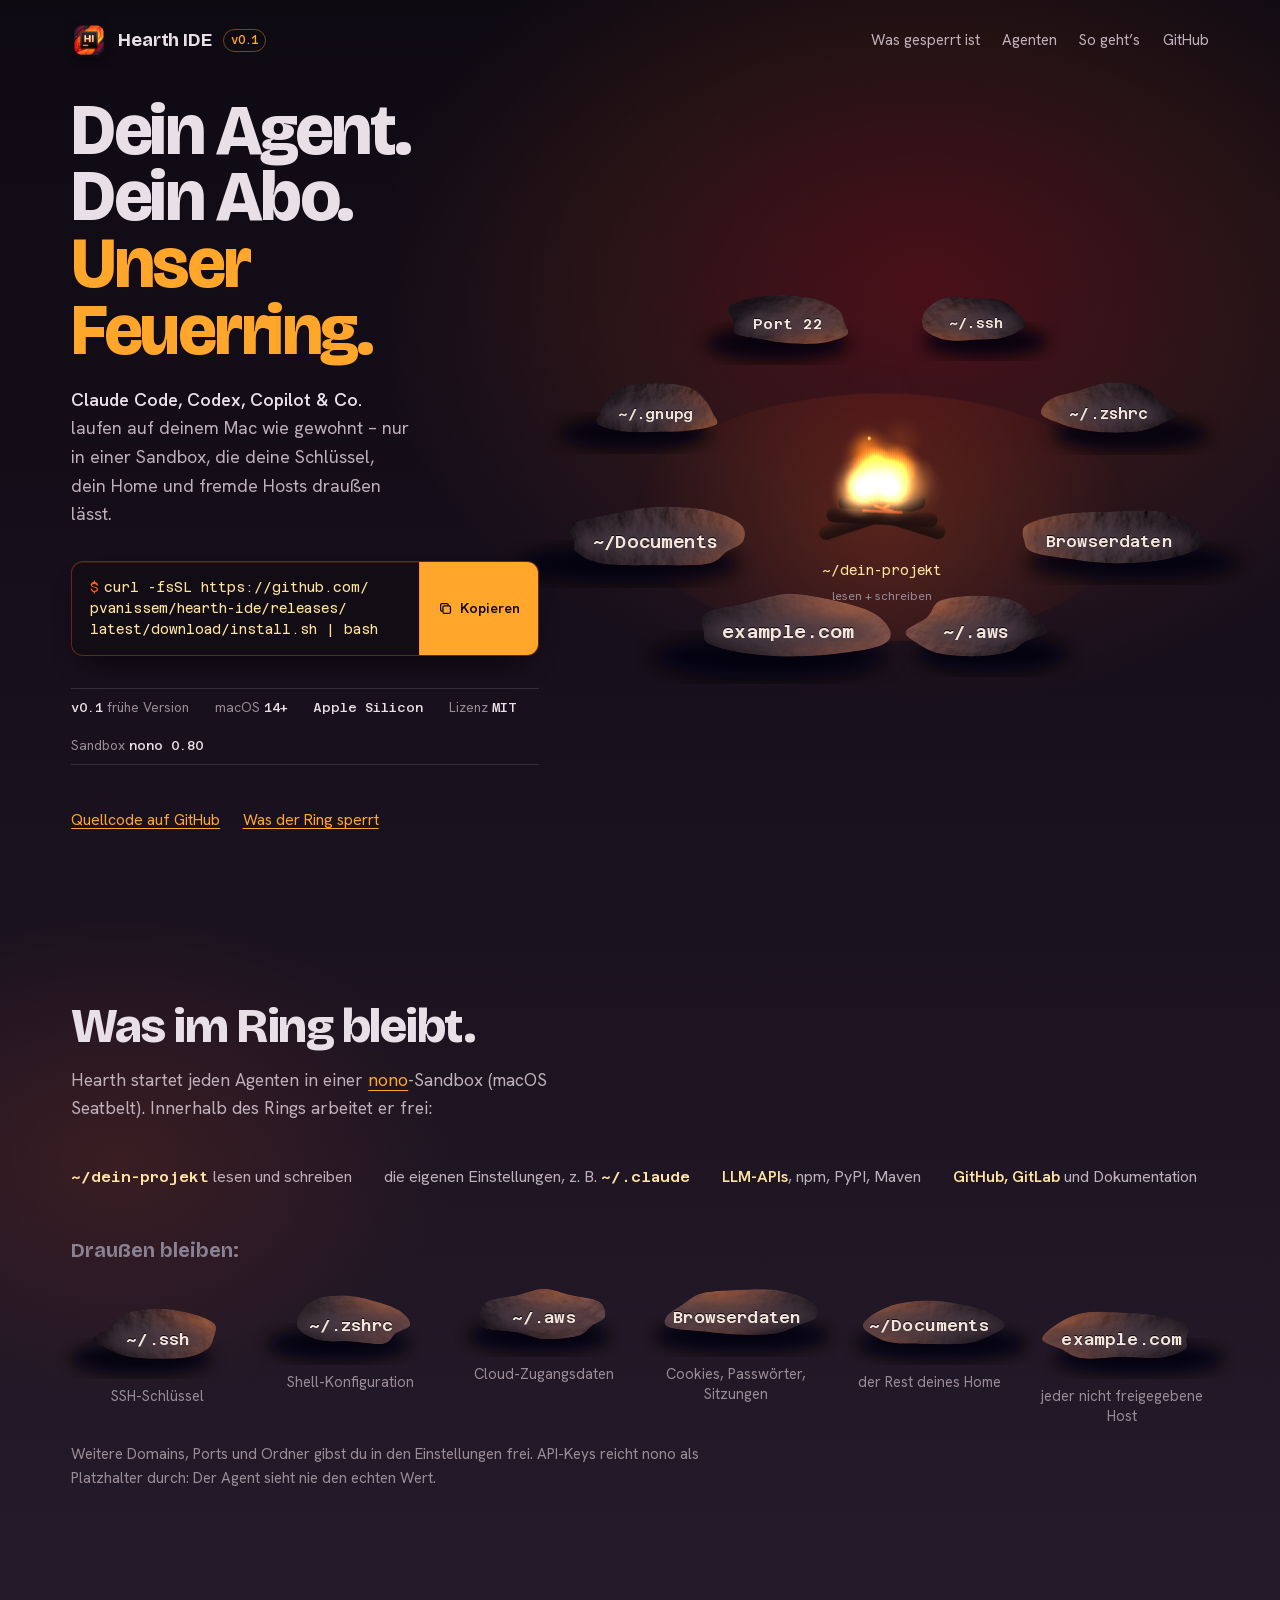
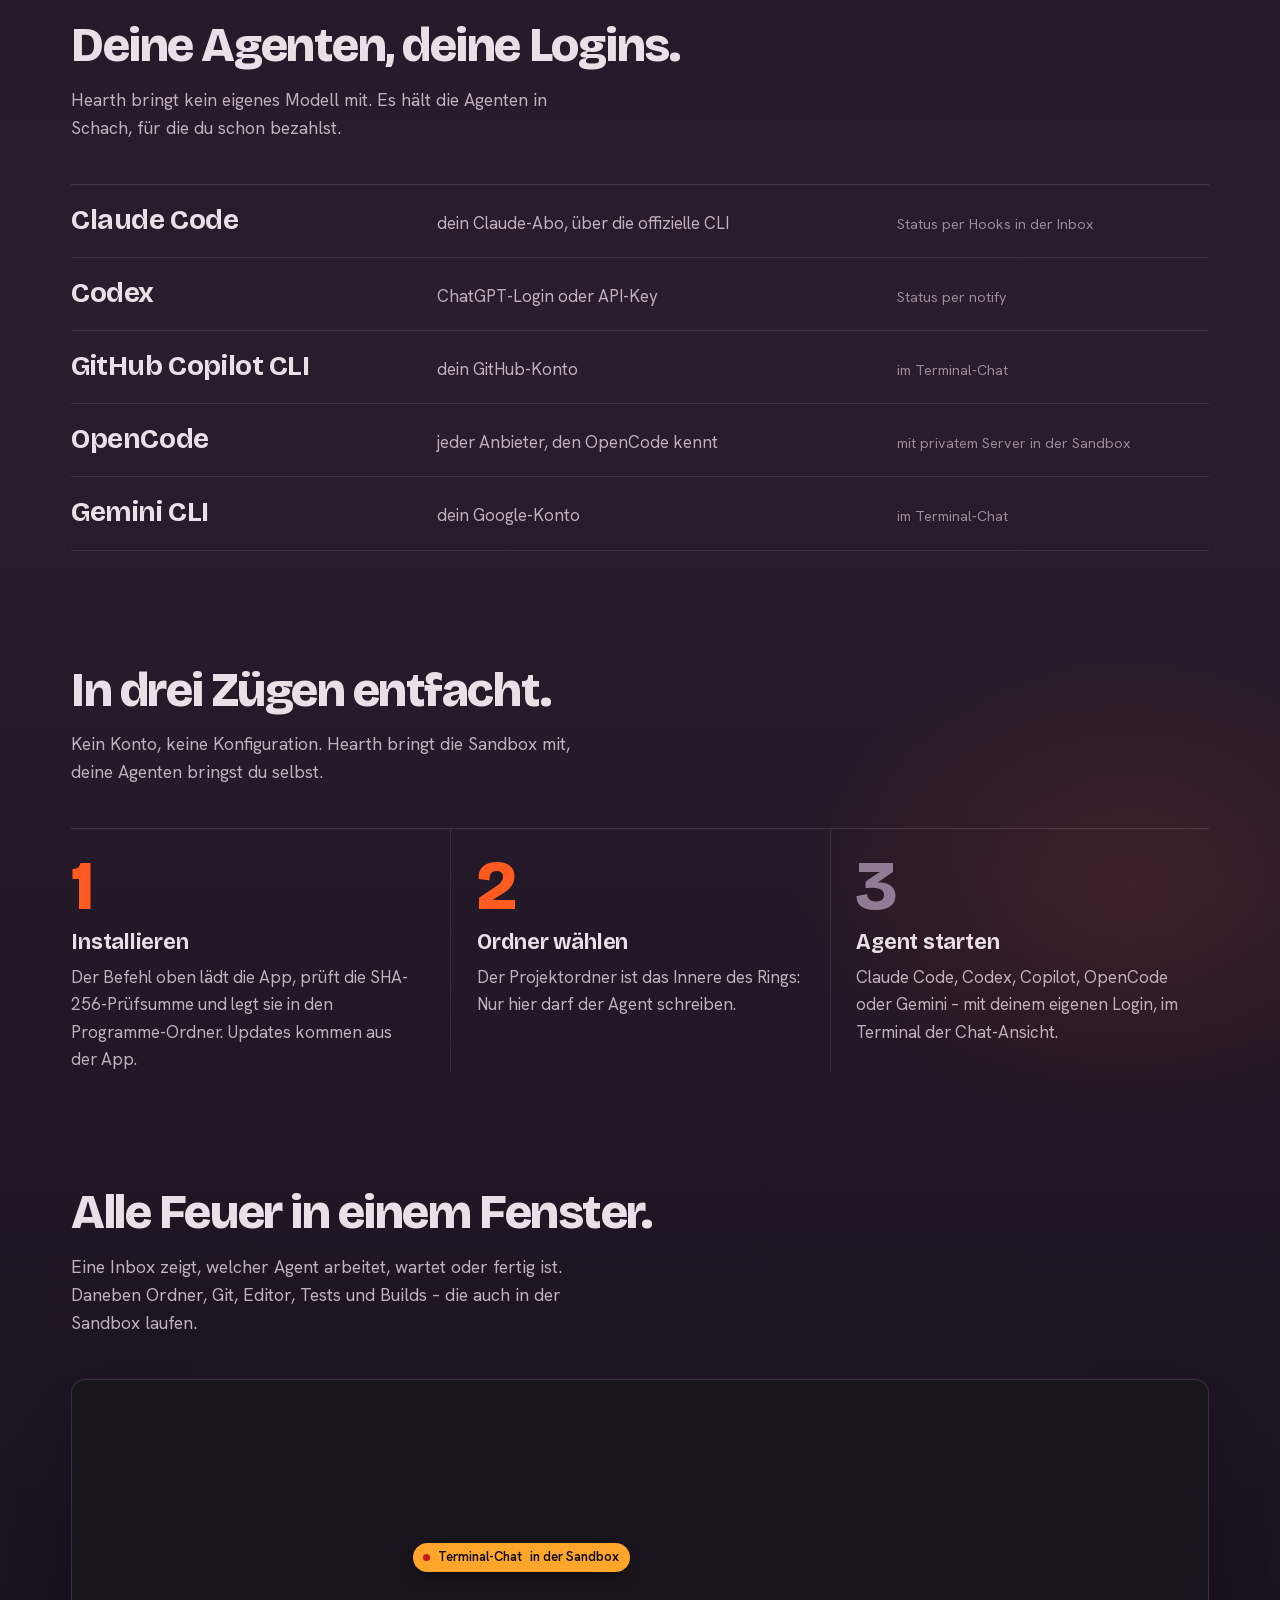
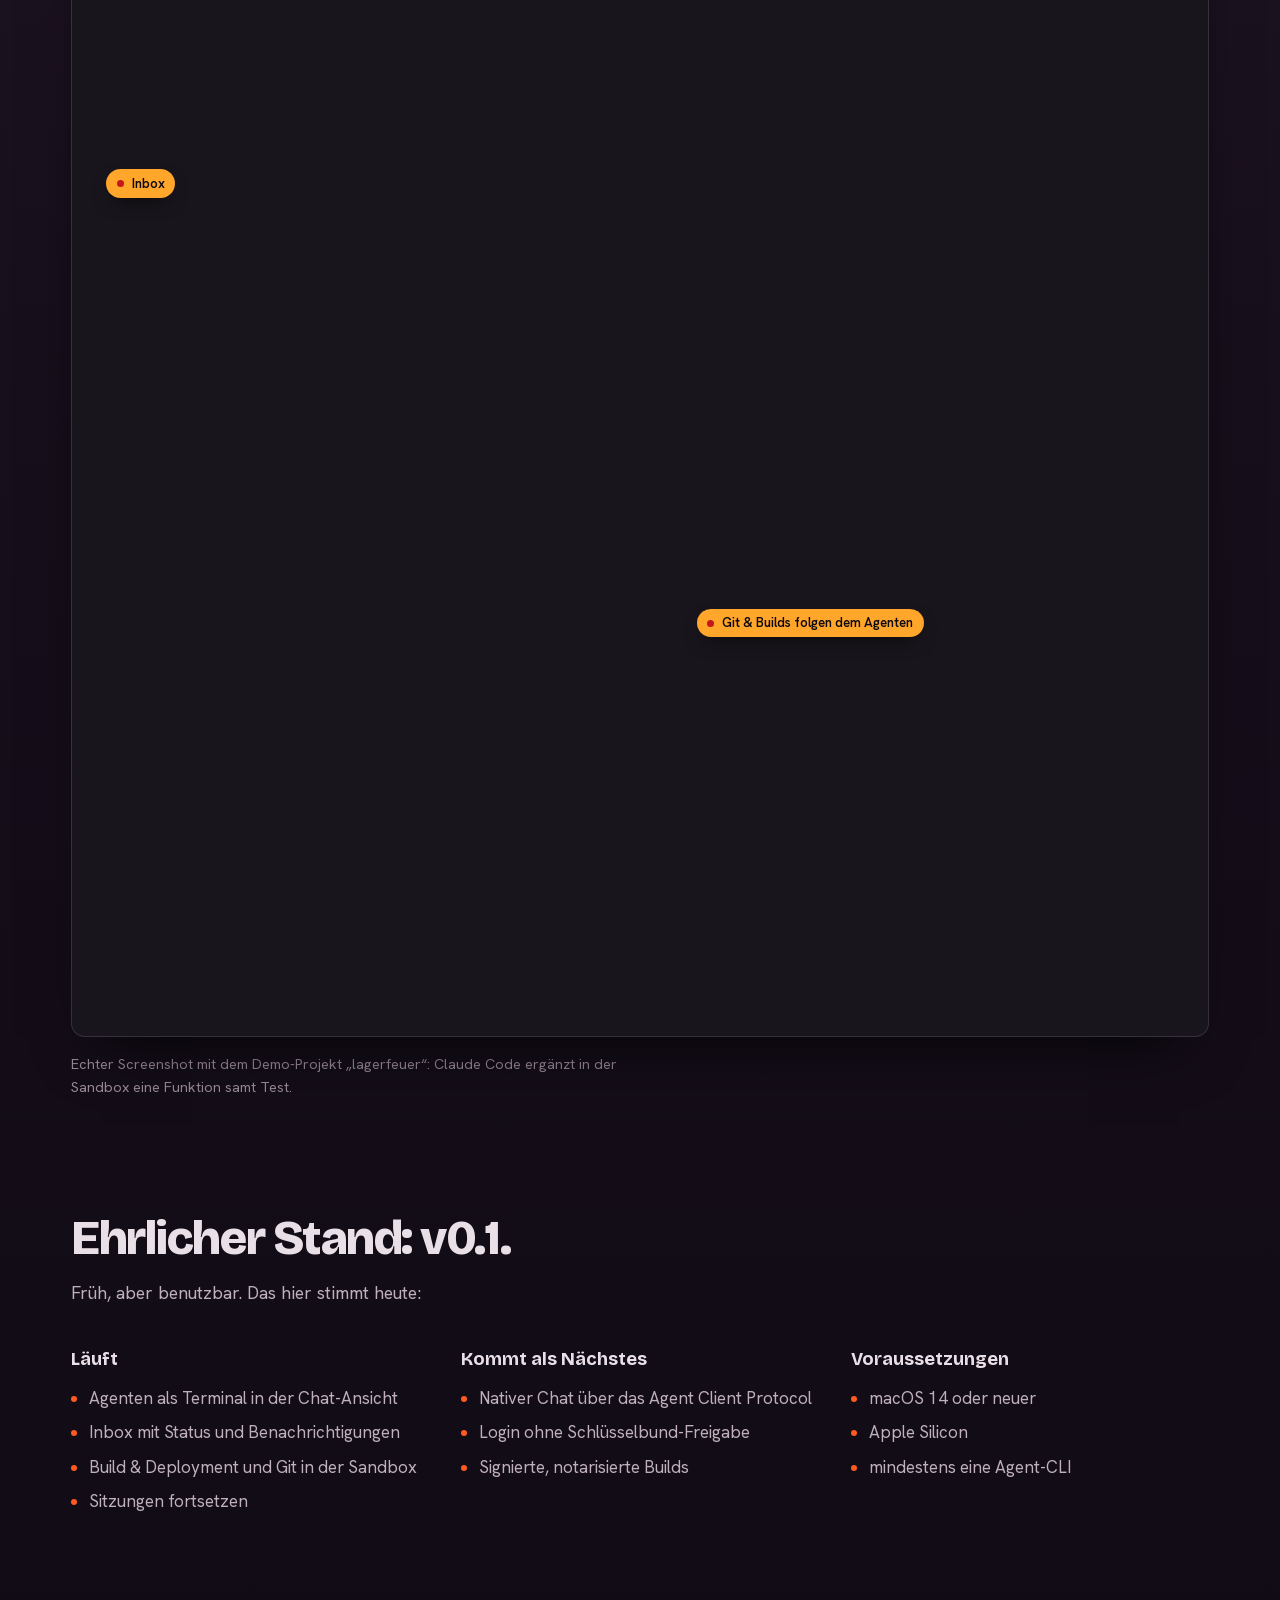
==== site/index.html @ e0c61519 "Landing page: DESIGN.md for the Feuerring world; real stone label weight, fact border without stray " ====
<!doctype html>
<html lang="de">
<head>
<meta charset="utf-8">
<meta name="viewport" content="width=device-width, initial-scale=1">
<title>Hearth IDE – Dein Agent. Dein Abo. Unser Feuerring.</title>
<meta name="description" content="Hearth IDE ist eine native macOS-App, die Claude Code, Codex, GitHub Copilot CLI, OpenCode und Gemini CLI in einer nono-Sandbox laufen lässt – mit einer Inbox für alle Sitzungen.">
<meta property="og:title" content="Hearth IDE">
<meta property="og:description" content="Dein Agent. Dein Abo. Unser Feuerring. Jede Agent-CLI in einer Sandbox auf deinem Mac.">
<meta property="og:image" content="https://pvanissem.github.io/hearth-ide/assets/hearth-app.webp">
<meta name="theme-color" content="#0e0a12">
<link rel="icon" type="image/png" href="assets/favicon.png">
<link rel="apple-touch-icon" href="assets/apple-touch-icon.png">
<link rel="preload" href="assets/fonts/bricolage-grotesque-latin.woff2" as="font" type="font/woff2" crossorigin>
<link rel="stylesheet" href="assets/fonts.css">
<style>
:root {
  --night: #0e0a12;
  --night-2: #170f1c;
  --plum: #2a1e2e;
  --crimson: #c4161c;
  --ember: #ff5a1f;
  --flame: #ffa62b;
  --core: #ffe3a1;
  --ash: #e9dfe6;
  --ash-2: #bfb0bb;
  --ash-3: #9a8b97;
  --cold: #8a8194;
  --flicker: 1;
  --display: "Bricolage Grotesque", "Avenir Next", sans-serif;
  --body: "Hanken Grotesk", "Avenir Next", sans-serif;
  --mono: "Azeret Mono", ui-monospace, "SF Mono", monospace;
  --gutter: clamp(1rem, 4vw, 3.5rem);
  --ease: cubic-bezier(.16, 1, .3, 1);
}
* { box-sizing: border-box; }
html { background: var(--night); color: var(--ash); scrollbar-color: #3b3140 var(--night); overflow-x: clip; }
body {
  margin: 0;
  font: 400 1.0625rem/1.6 var(--body);
  background: linear-gradient(var(--night), var(--night-2) 40rem, var(--plum) 120rem, var(--night-2) 220rem, var(--night));
  -webkit-font-smoothing: antialiased;
  text-rendering: optimizeLegibility;
  overflow-x: clip;
}
::selection { background: var(--ember); color: var(--night); }
:focus-visible { outline: 2px solid var(--flame); outline-offset: 3px; border-radius: 4px; }
a { color: var(--flame); text-decoration-thickness: 1px; text-underline-offset: .2em; }
a:hover { color: var(--core); }
code, kbd, .mono { font-family: var(--mono); font-variant-ligatures: none; }
code { font-size: .92em; }
img { max-width: 100%; display: block; }
.sr-only { position: absolute; width: 1px; height: 1px; overflow: hidden; clip: rect(0 0 0 0); white-space: nowrap; }
.wrap { position: relative; width: min(1240px, 100%); margin: 0 auto; padding: 0 var(--gutter); }

/* firelight: the only light source; its glow flickers with the fire (--flicker is set by the canvas loop) */
.firelight { position: absolute; pointer-events: none; z-index: 0; border-radius: 50%;
  background: radial-gradient(closest-side, rgba(196, 22, 28, .32), rgba(255, 90, 31, .1) 55%, transparent);
  opacity: calc(.75 + .25 * var(--flicker)); }
.firelight.hero-light { width: 70rem; height: 52rem; right: -14rem; top: -8rem; }
.ember-light { position: absolute; pointer-events: none; z-index: 0; width: 42rem; height: 30rem; border-radius: 50%;
  background: radial-gradient(closest-side, rgba(255, 90, 31, .12), transparent);
  animation: smoulder 5.5s ease-in-out infinite alternate; }
@keyframes smoulder { 0% { opacity: .55; } 40% { opacity: .9; } 55% { opacity: .7; } 100% { opacity: 1; } }

/* ---------- Top ---------- */
.top { position: relative; z-index: 2; display: flex; align-items: center; justify-content: space-between; padding-top: 1.4rem; }
.mark { display: flex; align-items: center; gap: .7rem; color: var(--ash); text-decoration: none; font: 700 1.15rem/1 var(--display); letter-spacing: -.01em; }
.mark img { width: 36px; height: 36px; border-radius: 9px; box-shadow: 0 4px 10px -4px rgba(0, 0, 0, .8); }
.version { font: 500 .72rem/1 var(--mono); color: var(--flame); border: 1px solid rgba(255, 166, 43, .4); padding: .3rem .45rem; border-radius: 999px; }
.top nav { display: flex; gap: 1.4rem; font-size: .95rem; }
.top nav a { color: var(--ash-2); text-decoration: none; }
.top nav a:hover { color: var(--ash); }

/* ---------- Hero ---------- */
.hero { position: relative; z-index: 1; display: grid; grid-template-columns: minmax(0, 5fr) minmax(0, 7fr); align-items: center; gap: 1rem; min-height: min(92vh, 860px); padding-block: 1.5rem 2.5rem; }
.pitch { position: relative; z-index: 2; }
h1 { font: 800 clamp(2.7rem, 5.6vw, 5.4rem)/.93 var(--display); font-variation-settings: "opsz" 96; letter-spacing: -.035em; margin: 0 0 1.4rem; text-wrap: balance; }
h1 .lit { color: var(--flame); }
.lede { font-size: clamp(1.05rem, 1.4vw, 1.2rem); color: var(--ash-2); max-width: 34ch; margin: 0 0 2rem; }
.lede strong { color: var(--ash); font-weight: 600; }

.install { position: relative; display: flex; align-items: stretch; max-width: 36rem; border-radius: 12px; background: #120c15; border: 1px solid rgba(255, 90, 31, .35); box-shadow: 0 16px 30px -16px rgba(0, 0, 0, .9), inset 0 1px 0 rgba(255, 166, 43, .12); }
.install code { flex: 1; min-width: 0; white-space: normal; overflow-wrap: break-word; padding: .95rem 1.1rem; color: var(--core); font-size: .84rem; line-height: 1.55; }
.install code .prompt { color: var(--ember); user-select: none; margin-right: .6ch; }
.copy { flex: none; display: inline-flex; align-items: center; gap: .45rem; cursor: pointer; border: 0; border-left: 1px solid rgba(255, 90, 31, .3); border-radius: 0 11px 11px 0; padding: 0 1.1rem; font: 600 .9rem var(--body); color: var(--night); background: var(--flame); transition: background .25s var(--ease); }
.copy:hover { background: var(--core); }
.copy svg { width: 1.05em; height: 1.05em; }
.copy[data-state="done"] { background: #ffd27a; }
.copy-status { position: absolute; left: 0; top: calc(100% + .55rem); font-size: .85rem; color: var(--ash-3); }
.pitch-links { display: flex; flex-wrap: wrap; gap: 1.4rem; margin-top: 2.6rem; font-size: .98rem; }

.facts { display: flex; flex-wrap: wrap; column-gap: 1.6rem; margin: 2rem 0 0; padding: 0; list-style: none; border-top: 1px solid rgba(233, 223, 230, .14); border-bottom: 1px solid rgba(233, 223, 230, .14); max-width: 36rem; }
.facts li { font: 400 .86rem/1 var(--body); color: var(--ash-3); padding: .75rem 0; white-space: nowrap; }
.facts b { font: 500 .8rem/1 var(--mono); font-variant-ligatures: none; color: var(--ash); }

/* ---------- The ring ---------- */
.ring { position: relative; width: 100%; aspect-ratio: 1 / .86; }
.ring canvas { position: absolute; inset: 0; width: 100%; height: 100%; -webkit-mask-image: linear-gradient(transparent 0, #000 22%); mask-image: linear-gradient(transparent 0, #000 22%); }
.ring svg.stones { position: absolute; inset: 0; width: 100%; height: 100%; overflow: visible; }
.stone { cursor: help; }
.stone .heat { opacity: calc(.35 + .4 * var(--flicker)); }
.stone .hitglow { opacity: 0; transition: opacity .7s var(--ease); }
.stone.hit .hitglow { opacity: 1; transition-duration: .08s; }
[data-stone-holder]:focus-visible .rock { stroke: var(--flame); stroke-width: 3; }
[data-stone-holder] { outline: none; }
.cut { font-family: var(--mono); font-weight: 600; font-variant-ligatures: none; letter-spacing: .01em; pointer-events: none; }
.cut .lip { fill: #f4e6dc; }
.cut .recess { fill: #0c0708; opacity: .9; }
.agent-name { position: absolute; left: 50%; top: 30%; transform: translate(-50%, -50%); font: 600 clamp(1.05rem, 1.9vw, 1.45rem)/1 var(--mono); font-variant-ligatures: none; color: var(--core); pointer-events: none; white-space: nowrap; transition: opacity .4s var(--ease), filter .4s var(--ease); }
.agent-name.swap { opacity: 0; filter: blur(6px); }
.inside-label { position: absolute; left: 50%; top: 67%; transform: translateX(-50%); text-align: center; pointer-events: none; }
.inside-label code { display: block; font-size: .82rem; color: var(--core); }
.inside-label span { font-size: .78rem; color: var(--ash-3); }
.rule-tip { position: absolute; z-index: 3; pointer-events: none; left: 50%; bottom: -1.6rem; transform: translateX(-50%); width: min(21rem, 92%); padding: .6rem .8rem; border-radius: 9px; font-size: .86rem; line-height: 1.4; color: var(--ash); background: #1d1420; border: 1px solid rgba(255, 90, 31, .45); box-shadow: 0 12px 30px -12px rgba(0, 0, 0, .8); opacity: 0; transition: opacity .25s var(--ease); }
.rule-tip.show { opacity: 1; }
.rule-tip b { display: block; color: var(--flame); font: 600 .74rem/1.3 var(--mono); font-variant-ligatures: none; margin-bottom: .25rem; }

/* ---------- Sections ---------- */
section { position: relative; padding-block: clamp(4rem, 9vw, 8rem) 0; }
section > * { position: relative; z-index: 1; }
h2 { font: 800 clamp(2rem, 3.8vw, 3.4rem)/1 var(--display); letter-spacing: -.03em; margin: 0 0 1rem; text-wrap: balance; }
.section-lede { color: var(--ash-2); max-width: 52ch; margin: 0 0 2.6rem; font-size: 1.1rem; }

/* inside the ring vs. the stones that keep things out */
.inside { display: flex; flex-wrap: wrap; gap: .6rem 2rem; margin: 0 0 3rem; padding: 0; list-style: none; }
.inside li { font-size: 1rem; color: var(--ash-2); }
.inside li code, .inside li strong { color: var(--core); font-weight: 600; }
.outside-title { font: 700 1.25rem/1.2 var(--display); color: var(--cold); margin: 0 0 1.2rem; }
.arc { list-style: none; margin: 0; padding: 0; display: grid; grid-template-columns: repeat(6, minmax(0, 1fr)); gap: 1rem 1.2rem; }
.arc li { text-align: center; transform: translateY(calc(var(--lift, 0) * 1rem)); }
.arc svg { width: 100%; height: auto; overflow: visible; }
.arc p { margin: 0; font-size: .92rem; color: var(--ash-3); line-height: 1.35; }
.side-note { margin-top: 2.4rem; color: var(--ash-3); font-size: .95rem; max-width: 70ch; }

/* agents roster */
.roster { list-style: none; margin: 0; padding: 0; border-top: 1px solid rgba(233, 223, 230, .14); }
.roster li { display: grid; grid-template-columns: minmax(10rem, 1.1fr) minmax(0, 1.4fr) minmax(0, 1fr); gap: 1.4rem; align-items: baseline; padding: 1.25rem 0; border-bottom: 1px solid rgba(233, 223, 230, .1); }
.roster .who { font: 700 clamp(1.3rem, 2.2vw, 1.8rem)/1.1 var(--display); letter-spacing: -.015em; transition: color .3s var(--ease); }
.roster .login { color: var(--ash-2); }
.roster .how { font-size: .9rem; color: var(--ash-3); }
.roster li:hover .who { color: var(--flame); }

/* three strokes: each number ignites in turn */
.strokes { list-style: none; margin: 0; padding: 0; display: grid; grid-template-columns: repeat(3, minmax(0, 1fr)); border-top: 1px solid rgba(233, 223, 230, .14); }
.strokes li { position: relative; padding: 1.8rem 1.6rem 0 0; }
.strokes li + li { padding-left: 1.6rem; border-left: 1px solid rgba(233, 223, 230, .1); }
.strokes .n { display: block; font: 800 4.4rem/.8 var(--display); color: #8f7d95; margin-bottom: 1rem; }
.strokes li.on .n { color: var(--ember); animation: ignite .9s steps(1, end); }
@keyframes ignite { 0% { color: #8f7d95; } 12% { color: var(--flame); } 22% { color: #8f7d95; } 34% { color: var(--core); } 46% { color: var(--crimson); } 60% { color: var(--flame); } 100% { color: var(--ember); } }
.strokes h3 { font: 700 1.35rem/1.2 var(--display); margin: 0 0 .5rem; letter-spacing: -.01em; }
.strokes p { margin: 0; color: var(--ash-2); max-width: 34ch; }

/* the app at work */
.shot { margin: 0; }
.shot-frame { position: relative; border-radius: 14px; overflow: hidden; border: 1px solid rgba(233, 223, 230, .14); box-shadow: 0 30px 60px -30px rgba(0, 0, 0, .95); background: #19151c; }
.shot-frame img { width: 100%; height: auto; }
.pin { position: absolute; display: flex; align-items: center; gap: .5rem; font: 600 .82rem/1.2 var(--body); color: var(--night); background: var(--flame); padding: .4rem .65rem; border-radius: 999px; box-shadow: 0 8px 20px -8px rgba(0, 0, 0, .8); white-space: nowrap; }
.pin::before { content: ""; width: 7px; height: 7px; border-radius: 50%; background: var(--crimson); }
.pin.inbox { left: 3%; top: 31%; }
.pin.chat { left: 30%; top: 13%; }
.pin.inspector { left: 55%; top: 66%; }
.shot figcaption { margin-top: 1rem; font-size: .9rem; color: var(--ash-3); max-width: 70ch; }

/* honest status */
.status { display: grid; grid-template-columns: repeat(3, minmax(0, 1fr)); gap: 2rem; }
.status h3 { font: 700 1.15rem/1.2 var(--display); margin: 0 0 .9rem; }
.status ul { margin: 0; padding-left: 1.1rem; color: var(--ash-2); }
.status li { margin-bottom: .45rem; }
.status li::marker { color: var(--ember); }

/* close: the last fire */
.close { text-align: center; padding-block: clamp(5rem, 10vw, 9rem) clamp(3rem, 6vw, 5rem); }
.embers { position: relative; width: 132px; height: 132px; margin: 0 auto 1.6rem; }
.embers::before { content: ""; position: absolute; inset: -40px; border-radius: 50%; background: radial-gradient(closest-side, rgba(255, 90, 31, .45), rgba(196, 22, 28, .15) 60%, transparent); animation: smoulder 2.6s ease-in-out infinite alternate; }
.embers.flare::before { animation: flare 1.2s var(--ease); }
@keyframes flare { 0% { opacity: 1; transform: scale(1); } 25% { opacity: 1; transform: scale(1.45); } 100% { opacity: .8; transform: scale(1); } }
.embers img { position: relative; width: 96px; height: 96px; margin: 18px; border-radius: 22px; box-shadow: 0 14px 30px -12px rgba(0, 0, 0, .9); }
.close h2 { margin-bottom: 1.6rem; }
.close .install { margin: 0 auto; text-align: left; }
.close .pitch-links { justify-content: center; }
footer { border-top: 1px solid rgba(233, 223, 230, .1); padding-block: 2rem 3rem; font-size: .88rem; color: var(--ash-3); display: flex; flex-wrap: wrap; gap: .4rem 1.6rem; justify-content: space-between; }
footer a { color: var(--ash-2); }

@media (max-width: 960px) {
  .hero { grid-template-columns: minmax(0, 1fr); min-height: 0; padding-top: .5rem; }
  .ring { order: -1; width: 100%; max-width: 560px; margin: 0 auto 4.5rem; }
  .rule-tip { bottom: -4.2rem; }
  .lede { max-width: 46ch; }
  .arc { grid-template-columns: repeat(3, minmax(0, 1fr)); }
  .arc li { transform: none; }
  .strokes { grid-template-columns: 1fr; }
  .strokes li, .strokes li + li { padding: 1.6rem 0; border-left: 0; border-bottom: 1px solid rgba(233, 223, 230, .1); }
  .status { grid-template-columns: 1fr; }
  .roster li { grid-template-columns: 1fr; gap: .3rem; }
}
@media (max-width: 560px) {
  .top nav a:not(.gh) { display: none; }
  .copy .copy-text { display: none; }
  .inside-label span { display: none; }
  .arc { grid-template-columns: repeat(2, minmax(0, 1fr)); }
  .pin.inspector { display: none; }
  .pin.inbox { left: 4%; top: 30%; }
  .pin.chat { left: 50%; top: 9%; }
  .pin .long { display: none; }
}
@media (prefers-reduced-motion: reduce) {
  *, *::before, *::after { transition-duration: .01ms !important; animation: none !important; }
}
</style>
</head>
<body>
<div class="wrap">
  <div class="firelight hero-light" aria-hidden="true"></div>
  <header class="top">
    <a class="mark" href="./" aria-label="Hearth IDE – Startseite">
      <img src="assets/hearth-icon.webp" alt="" width="36" height="36">
      Hearth IDE <span class="version">v0.1</span>
    </a>
    <nav aria-label="Seitenbereiche">
      <a href="#ring">Was gesperrt ist</a>
      <a href="#agenten">Agenten</a>
      <a href="#so-gehts">So geht’s</a>
      <a class="gh" href="https://github.com/pvanissem/hearth-ide">GitHub</a>
    </nav>
  </header>

  <main>
    <div class="hero">
      <div class="pitch">
        <h1>Dein Agent. Dein Abo. <span class="lit">Unser Feuerring.</span></h1>
        <p class="lede"><strong>Claude Code, Codex, Copilot &amp; Co.</strong> laufen auf deinem Mac wie gewohnt – nur in einer Sandbox, die deine Schlüssel, dein Home und fremde Hosts draußen lässt.</p>

        <div class="install" data-install>
          <code><span class="prompt">$</span><span data-cmd>curl -fsSL https://<wbr>github.com/<wbr>pvanissem/<wbr>hearth-ide/<wbr>releases/<wbr>latest/<wbr>download/<wbr>install.sh <wbr>| bash</span></code>
          <button class="copy" type="button" data-copy aria-label="Installationsbefehl kopieren">
            <svg viewBox="0 0 20 20" fill="none" stroke="currentColor" stroke-width="1.7" aria-hidden="true"><rect x="6.5" y="6.5" width="10" height="10" rx="2"/><path d="M13.5 6.5V5a1.5 1.5 0 0 0-1.5-1.5H5A1.5 1.5 0 0 0 3.5 5v7A1.5 1.5 0 0 0 5 13.5h1.5"/></svg>
            <span class="copy-text">Kopieren</span>
          </button>
          <span class="copy-status" role="status" aria-live="polite"></span>
        </div>

        <ul class="facts" aria-label="Eckdaten">
          <li><b>v0.1</b> frühe Version</li>
          <li>macOS <b>14+</b></li>
          <li><b>Apple Silicon</b></li>
          <li>Lizenz <b>MIT</b></li>
          <li>Sandbox <b>nono 0.80</b></li>
        </ul>

        <div class="pitch-links">
          <a href="https://github.com/pvanissem/hearth-ide">Quellcode auf GitHub</a>
          <a href="#ring">Was der Ring sperrt</a>
        </div>
      </div>

      <div class="ring" data-ring aria-label="Ein Steinring aus Sandbox-Regeln um das Feuer des Agenten. Jeder Stein ist eine Sperre.">
        <canvas data-fire aria-hidden="true"></canvas>
        <svg class="stones" data-stones viewBox="0 0 1000 860" role="list"></svg>
        <div class="agent-name" data-agent aria-hidden="true">claude</div>
        <div class="inside-label"><code>~/dein-projekt</code><span>lesen + schreiben</span></div>
        <div class="rule-tip" data-tip aria-hidden="true"></div>
      </div>
    </div>

    <section id="ring" aria-labelledby="ring-h">
      <div class="ember-light" style="left:-18rem;top:2rem" aria-hidden="true"></div>
      <h2 id="ring-h">Was im Ring bleibt.</h2>
      <p class="section-lede">Hearth startet jeden Agenten in einer <a href="https://nono.sh">nono</a>-Sandbox (macOS Seatbelt). Innerhalb des Rings arbeitet er frei:</p>
      <ul class="inside">
        <li><code>~/dein-projekt</code> lesen und schreiben</li>
        <li>die eigenen Einstellungen, z. B. <code>~/.claude</code></li>
        <li><strong>LLM-APIs</strong>, npm, PyPI, Maven</li>
        <li><strong>GitHub, GitLab</strong> und Dokumentation</li>
      </ul>
      <h3 class="outside-title">Draußen bleiben:</h3>
      <ul class="arc" data-arc>
        <li style="--lift:1.4" data-stone="~/.ssh"><p>SSH-Schlüssel</p></li>
        <li style="--lift:.5" data-stone="~/.zshrc"><p>Shell-Konfiguration</p></li>
        <li style="--lift:0" data-stone="~/.aws"><p>Cloud-Zugangsdaten</p></li>
        <li style="--lift:0" data-stone="Browserdaten"><p>Cookies, Passwörter, Sitzungen</p></li>
        <li style="--lift:.5" data-stone="~/Documents"><p>der Rest deines Home</p></li>
        <li style="--lift:1.4" data-stone="example.com"><p>jeder nicht freigegebene Host</p></li>
      </ul>
      <p class="side-note">Weitere Domains, Ports und Ordner gibst du in den Einstellungen frei. API-Keys reicht nono als Platzhalter durch: Der Agent sieht nie den echten Wert.</p>
    </section>

    <section id="agenten" aria-labelledby="agenten-h">
      <h2 id="agenten-h">Deine Agenten, deine Logins.</h2>
      <p class="section-lede">Hearth bringt kein eigenes Modell mit. Es hält die Agenten in Schach, für die du schon bezahlst.</p>
      <ul class="roster">
        <li><span class="who">Claude Code</span><span class="login">dein Claude-Abo, über die offizielle CLI</span><span class="how">Status per Hooks in der Inbox</span></li>
        <li><span class="who">Codex</span><span class="login">ChatGPT-Login oder API-Key</span><span class="how">Status per notify</span></li>
        <li><span class="who">GitHub Copilot CLI</span><span class="login">dein GitHub-Konto</span><span class="how">im Terminal-Chat</span></li>
        <li><span class="who">OpenCode</span><span class="login">jeder Anbieter, den OpenCode kennt</span><span class="how">mit privatem Server in der Sandbox</span></li>
        <li><span class="who">Gemini CLI</span><span class="login">dein Google-Konto</span><span class="how">im Terminal-Chat</span></li>
      </ul>
    </section>

    <section id="so-gehts" aria-labelledby="so-gehts-h">
      <div class="ember-light" style="right:-16rem;top:6rem" aria-hidden="true"></div>
      <h2 id="so-gehts-h">In drei Zügen entfacht.</h2>
      <p class="section-lede">Kein Konto, keine Konfiguration. Hearth bringt die Sandbox mit, deine Agenten bringst du selbst.</p>
      <ol class="strokes" data-strokes>
        <li><span class="n" aria-hidden="true">1</span><h3>Installieren</h3><p>Der Befehl oben lädt die App, prüft die SHA-256-Prüfsumme und legt sie in den Programme-Ordner. Updates kommen aus der App.</p></li>
        <li><span class="n" aria-hidden="true">2</span><h3>Ordner wählen</h3><p>Der Projektordner ist das Innere des Rings: Nur hier darf der Agent schreiben.</p></li>
        <li><span class="n" aria-hidden="true">3</span><h3>Agent starten</h3><p>Claude Code, Codex, Copilot, OpenCode oder Gemini – mit deinem eigenen Login, im Terminal der Chat-Ansicht.</p></li>
      </ol>
    </section>

    <section aria-labelledby="app-h">
      <h2 id="app-h">Alle Feuer in einem Fenster.</h2>
      <p class="section-lede">Eine Inbox zeigt, welcher Agent arbeitet, wartet oder fertig ist. Daneben Ordner, Git, Editor, Tests und Builds – die auch in der Sandbox laufen.</p>
      <figure class="shot">
        <div class="shot-frame">
          <picture>
            <source media="(max-width: 560px)" srcset="assets/hearth-app-phone.webp" width="1000" height="1106">
            <img src="assets/hearth-app.webp" width="2400" height="1326" loading="lazy" decoding="async"
                 alt="Hearth IDE: links die Inbox mit einer fertigen Claude-Code-Sitzung, daneben der Terminal-Chat mit Sandbox-Abzeichen, rechts Verzeichnis, Git mit zwei Änderungen und Build &amp; Deployment.">
          </picture>
          <span class="pin inbox">Inbox</span>
          <span class="pin chat">Terminal-Chat<span class="long"> in der Sandbox</span></span>
          <span class="pin inspector">Git &amp; Builds folgen dem Agenten</span>
        </div>
        <figcaption>Echter Screenshot mit dem Demo-Projekt „lagerfeuer“: Claude Code ergänzt in der Sandbox eine Funktion samt Test.</figcaption>
      </figure>
    </section>

    <section aria-labelledby="stand-h">
      <h2 id="stand-h">Ehrlicher Stand: v0.1.</h2>
      <p class="section-lede">Früh, aber benutzbar. Das hier stimmt heute:</p>
      <div class="status">
        <div>
          <h3>Läuft</h3>
          <ul>
            <li>Agenten als Terminal in der Chat-Ansicht</li>
            <li>Inbox mit Status und Benachrichtigungen</li>
            <li>Build &amp; Deployment und Git in der Sandbox</li>
            <li>Sitzungen fortsetzen</li>
          </ul>
        </div>
        <div>
          <h3>Kommt als Nächstes</h3>
          <ul>
            <li>Nativer Chat über das Agent Client Protocol</li>
            <li>Login ohne Schlüsselbund-Freigabe</li>
            <li>Signierte, notarisierte Builds</li>
          </ul>
        </div>
        <div>
          <h3>Voraussetzungen</h3>
          <ul>
            <li>macOS 14 oder neuer</li>
            <li>Apple Silicon</li>
            <li>mindestens eine Agent-CLI</li>
          </ul>
        </div>
      </div>
    </section>

    <section class="close" aria-labelledby="close-h">
      <div class="embers"><img src="assets/hearth-icon.webp" alt="" width="96" height="96" loading="lazy"></div>
      <h2 id="close-h">Zünd ihn an.</h2>
      <div class="install" data-install>
        <code><span class="prompt">$</span><span data-cmd>curl -fsSL https://<wbr>github.com/<wbr>pvanissem/<wbr>hearth-ide/<wbr>releases/<wbr>latest/<wbr>download/<wbr>install.sh <wbr>| bash</span></code>
        <button class="copy" type="button" data-copy aria-label="Installationsbefehl kopieren">
          <svg viewBox="0 0 20 20" fill="none" stroke="currentColor" stroke-width="1.7" aria-hidden="true"><rect x="6.5" y="6.5" width="10" height="10" rx="2"/><path d="M13.5 6.5V5a1.5 1.5 0 0 0-1.5-1.5H5A1.5 1.5 0 0 0 3.5 5v7A1.5 1.5 0 0 0 5 13.5h1.5"/></svg>
          <span class="copy-text">Kopieren</span>
        </button>
        <span class="copy-status" role="status" aria-live="polite"></span>
      </div>
      <div class="pitch-links">
        <a href="https://github.com/pvanissem/hearth-ide/releases/latest">Release-Notizen</a>
        <a href="https://github.com/pvanissem/hearth-ide">Quellcode</a>
      </div>
    </section>
  </main>

  <footer>
    <span>Hearth IDE · MIT-Lizenz · kein Konto, keine Telemetrie</span>
    <span>Sandbox: <a href="https://github.com/nolabs-ai/nono">nono</a> (Apache-2.0)</span>
  </footer>
</div>

<script>
(() => {
  const reduce = matchMedia("(prefers-reduced-motion: reduce)").matches;
  const NS = "http://www.w3.org/2000/svg";
  const root = document.documentElement;

  /* ---------- copy install command ---------- */
  document.querySelectorAll("[data-install]").forEach((box) => {
    const btn = box.querySelector("[data-copy]");
    const cmd = box.querySelector("[data-cmd]");
    const text = cmd.textContent;
    const status = box.querySelector(".copy-status");
    const label = btn.querySelector(".copy-text");
    btn.addEventListener("click", async () => {
      let ok = false;
      try { await navigator.clipboard.writeText(text); ok = true; }
      catch {
        const range = document.createRange(); range.selectNodeContents(cmd);
        const sel = getSelection(); sel.removeAllRanges(); sel.addRange(range);
        try { ok = document.execCommand("copy"); } catch { ok = false; }
      }
      btn.dataset.state = ok ? "done" : "";
      const embers = box.closest(".close")?.querySelector(".embers");
      if (ok && embers && !reduce) { embers.classList.remove("flare"); void embers.offsetWidth; embers.classList.add("flare"); }
      label.textContent = ok ? "Kopiert" : "Kopieren";
      status.textContent = ok ? "Im Terminal einfügen und Enter drücken." : "Kopieren nicht möglich – der Befehl ist markiert, mit ⌘C kopieren.";
      clearTimeout(btn._t);
      btn._t = setTimeout(() => { btn.dataset.state = ""; label.textContent = "Kopieren"; status.textContent = ""; }, 3200);
    });
  });

  /* ---------- field stones: a noise surface lit only by the fire ---------- */
  let stoneId = 0;
  const rand = (seed, i) => ((Math.sin(seed * 91.7 + i * 37.3) * 43758.5453) % 1 + 1) % 1;
  function outline(w, h, seed) {
    const n = 12, pts = [];
    for (let i = 0; i < n; i++) {
      const a = (i / n) * Math.PI * 2;
      const j = 0.74 + 0.26 * rand(seed, i);
      const flat = Math.sin(a) > 0.25 ? 0.7 : 1;            // flat resting underside
      pts.push([Math.cos(a) * w / 2 * j, Math.sin(a) * h / 2 * j * flat]);
    }
    let d = `M${pts[0][0].toFixed(1)},${pts[0][1].toFixed(1)}`;
    for (let i = 0; i < n; i++) {
      const p0 = pts[(i - 1 + n) % n], p1 = pts[i], p2 = pts[(i + 1) % n], p3 = pts[(i + 2) % n];
      d += ` C${(p1[0] + (p2[0] - p0[0]) / 6).toFixed(1)},${(p1[1] + (p2[1] - p0[1]) / 6).toFixed(1)} ${(p2[0] - (p3[0] - p1[0]) / 6).toFixed(1)},${(p2[1] - (p3[1] - p1[1]) / 6).toFixed(1)} ${p2[0].toFixed(1)},${p2[1].toFixed(1)}`;
    }
    return d + "Z";
  }
  // (lx, ly): the fire's position relative to the stone's centre
  function stone(parent, { w, h, seed, label, lx, ly, font }) {
    const id = "st" + (stoneId++);
    const d = outline(w, h, seed);
    const len = Math.hypot(lx, ly) || 1, ux = lx / len, uy = ly / len;
    const g = document.createElementNS(NS, "g");
    g.setAttribute("class", "stone");
    g.innerHTML = `
      <defs>
        <filter id="${id}f" x="-10%" y="-20%" width="120%" height="140%" primitiveUnits="userSpaceOnUse">
          <feTurbulence type="fractalNoise" baseFrequency="${(0.03 + rand(seed, 3) * .015).toFixed(3)}" numOctaves="5" seed="${seed}" result="n"/>
          <feDiffuseLighting in="n" surfaceScale="${(1.4 + rand(seed, 5) * .8).toFixed(1)}" diffuseConstant="1.15" lighting-color="#efe0d6" result="lit">
            <fePointLight x="${lx.toFixed(0)}" y="${ly.toFixed(0)}" z="${(h * .9).toFixed(0)}"/>
          </feDiffuseLighting>
          <feComposite in="lit" in2="SourceGraphic" operator="arithmetic" k1="1.15" k2="0" k3="0" k4="0" result="tex"/>
          <feComposite in="tex" in2="SourceAlpha" operator="in"/>
        </filter>
        <linearGradient id="${id}shade" gradientUnits="userSpaceOnUse" x1="${(ux * w * .5).toFixed(0)}" y1="${(uy * h * .5).toFixed(0)}" x2="${(-ux * w * .5).toFixed(0)}" y2="${(-uy * h * .5).toFixed(0)}">
          <stop offset="0" stop-color="#0e0a12" stop-opacity="0"/><stop offset=".55" stop-color="#0e0a12" stop-opacity=".25"/><stop offset="1" stop-color="#0e0a12" stop-opacity=".78"/>
        </linearGradient>
        <radialGradient id="${id}heat" gradientUnits="userSpaceOnUse" cx="${(ux * w * .45).toFixed(0)}" cy="${(uy * h * .45).toFixed(0)}" r="${(w * .6).toFixed(0)}">
          <stop offset="0" stop-color="#ff7a2a" stop-opacity=".5"/><stop offset=".7" stop-color="#ff5a1f" stop-opacity="0"/>
        </radialGradient>
        <radialGradient id="${id}hit"><stop offset="0" stop-color="#ffa62b" stop-opacity=".9"/><stop offset=".6" stop-color="#ff5a1f" stop-opacity=".3"/><stop offset="1" stop-color="#c4161c" stop-opacity="0"/></radialGradient>
        <filter id="${id}blur"><feGaussianBlur stdDeviation="${(h * .12).toFixed(1)}"/></filter>
        <filter id="${id}soft" x="-30%" y="-60%" width="160%" height="220%"><feGaussianBlur stdDeviation="${(font * .45).toFixed(1)}"/></filter>
        <clipPath id="${id}clip"><path d="${d}"/></clipPath>
      </defs>
      <ellipse class="hitglow" rx="${(w * .72).toFixed(0)}" ry="${(h * .9).toFixed(0)}" fill="url(#${id}hit)"/>
      <ellipse cx="${(-ux * h * .35).toFixed(1)}" cy="${(h * .3).toFixed(1)}" rx="${(w * .52).toFixed(0)}" ry="${(h * .26).toFixed(0)}" fill="#050307" opacity=".85" filter="url(#${id}blur)"/>
      <path class="rock" d="${d}" fill="#7a6470" filter="url(#${id}f)"/>
      <g clip-path="url(#${id}clip)">
        <rect x="${-w}" y="${-h}" width="${w * 2}" height="${h * 2}" fill="url(#${id}shade)"/>
        <rect class="heat" x="${-w}" y="${-h}" width="${w * 2}" height="${h * 2}" fill="url(#${id}heat)"/>
      </g>
      <ellipse clip-path="url(#${id}clip)" rx="${(label.length * font * .36 + font).toFixed(1)}" ry="${(font * .85).toFixed(1)}" fill="#4a3a44" opacity=".82" filter="url(#${id}soft)"/>
      <g class="cut" font-size="${font.toFixed(1)}" text-anchor="middle">
        <text class="recess" y="${(font * .36 - 1.4).toFixed(1)}">${label}</text>
        <text class="lip" y="${(font * .36).toFixed(1)}">${label}</text>
      </g>`;
    parent.appendChild(g);
    return g;
  }

  /* ---------- the ring (real sandbox rules) ---------- */
  const STONES = [
    ["~/.ssh", "filesystem deny: ~/.ssh", "Deine SSH-Schlüssel bleiben draußen."],
    ["~/.zshrc", "filesystem deny: Shell-Configs", "Deine Shell-Konfiguration bleibt draußen."],
    ["Browserdaten", "filesystem deny: Browser-Profile", "Cookies, Passwörter und Sitzungen bleiben draußen."],
    ["~/.aws", "filesystem deny: Credentials", "Deine Cloud-Zugangsdaten bleiben draußen."],
    ["example.com", "network: nur Allowlist", "Nicht freigegebene Hosts bleiben unerreichbar."],
    ["~/Documents", "kein Lese- oder Schreibrecht", "Der Rest deines Home bleibt draußen."],
    ["~/.gnupg", "filesystem deny: Schlüssel", "Deine GPG-Schlüssel bleiben draußen."],
    ["Port 22", "network: nur über den Proxy", "Direkte Verbindungen sind gesperrt."],
  ];
  const ring = document.querySelector("[data-ring]");
  const svg = document.querySelector("[data-stones]");
  const tip = document.querySelector("[data-tip]");
  const cx = 500, cy = 450, rx = 375, ry = 255, fireX = 500, fireY = 450 + 860 * .05;

  const ringStones = STONES.map(([label, rule, line], i) => {
    const a = -Math.PI / 2 + (i + .5) / STONES.length * Math.PI * 2;
    const x = cx + Math.cos(a) * rx, y = cy + Math.sin(a) * ry;
    const depth = (Math.sin(a) + 1) / 2;
    const s = (0.84 + depth * 0.3) * (0.92 + rand(i + 11, 1) * .16);
    const w = Math.max(210, label.length * 18.5 + 104) * s, h = (100 + rand(i + 3, 2) * 18) * s;
    const holder = document.createElementNS(NS, "g");
    holder.setAttribute("transform", `translate(${x.toFixed(1)} ${y.toFixed(1)})`);
    holder.setAttribute("tabindex", "0");
    holder.setAttribute("role", "listitem");
    holder.setAttribute("aria-label", `${label}: ${line}`);
    holder.setAttribute("data-stone-holder", "");
    const g = stone(holder, { w, h, seed: i + 2, label, lx: fireX - x, ly: fireY - y, font: 25 * s });
    const st = { holder, g, x, y, w, h, label, rule, line, depth };
    holder.addEventListener("mouseenter", () => { g.classList.add("hit"); showTip(st, true); });
    holder.addEventListener("focus", () => { g.classList.add("hit"); showTip(st, true); });
    holder.addEventListener("mouseleave", () => { g.classList.remove("hit"); hideTip(); });
    holder.addEventListener("blur", () => { g.classList.remove("hit"); hideTip(); });
    return st;
  });
  ringStones.slice().sort((a, b) => a.depth - b.depth).forEach((s) => svg.appendChild(s.holder));

  let tipTimer;
  function showTip(st, sticky) {
    tip.innerHTML = `<b>${st.rule}</b>${st.line}`;
    tip.classList.add("show");
    clearTimeout(tipTimer);
    if (!sticky) tipTimer = setTimeout(hideTip, 1700);
  }
  function hideTip() { tip.classList.remove("show"); }

  /* ---------- the stones that stay outside (below the hero) ---------- */
  document.querySelectorAll("[data-arc] li").forEach((li, i, all) => {
    const label = li.dataset.stone;
    const w = Math.min(312, Math.max(250, label.length * 19 + 92)), h = 118;
    const v = document.createElementNS(NS, "svg");
    v.setAttribute("viewBox", "-160 -66 320 138");
    v.setAttribute("aria-hidden", "true");
    // the fire sits above the middle of the arc: light falls in from that side
    const mid = (all.length - 1) / 2, off = (i - mid) / mid;
    stone(v, { w, h, seed: i + 21, label, lx: -off * 260, ly: -220, font: 30 });
    li.prepend(v);
    li.querySelector("p").insertAdjacentHTML("afterbegin", `<span class="sr-only">${label}: </span>`);
  });

  /* ---------- agent names in the fire ---------- */
  const agentEl = document.querySelector("[data-agent]");
  const AGENTS = ["claude", "codex", "copilot", "opencode", "gemini"];
  let ai = 0;
  if (!reduce) setInterval(() => {
    agentEl.classList.add("swap");
    setTimeout(() => { ai = (ai + 1) % AGENTS.length; agentEl.textContent = AGENTS[ai]; agentEl.classList.remove("swap"); }, 400);
  }, 2600);

  /* ---------- fire, smoke and sparks ---------- */
  const canvas = document.querySelector("[data-fire]");
  const ctx = canvas.getContext("2d");
  let W = 0, H = 0, visible = true, raf = 0;
  function resize() {
    const r = canvas.getBoundingClientRect(), dpr = Math.min(devicePixelRatio || 1, 2);
    W = r.width; H = r.height; canvas.width = W * dpr; canvas.height = H * dpr;
    ctx.setTransform(dpr, 0, 0, dpr, 0, 0);
  }
  resize();
  addEventListener("resize", resize);

  const flames = [], sparks = [], smoke = [];
  const fx = () => W * 0.5, fy = () => H * (fireY / 860);
  function drawLogs() {
    const x = fx(), y = fy() + H * .02, L = W * .17, T = W * .022;
    [[-0.32, -1], [0.3, 1], [0.05, 0]].forEach(([rot, side]) => {
      ctx.save(); ctx.translate(x + side * W * .015, y); ctx.rotate(rot);
      const g = ctx.createLinearGradient(0, -T, 0, T);
      g.addColorStop(0, "#5a2a1c"); g.addColorStop(.5, "#2a1512"); g.addColorStop(1, "#120a0c");
      ctx.fillStyle = g; ctx.beginPath(); ctx.roundRect(-L / 2, -T / 2, L, T, T / 2); ctx.fill();
      ctx.fillStyle = "rgba(255,90,31,.55)"; ctx.fillRect(-L * .18, -T * .5, L * .36, T * .18);
      ctx.restore();
    });
  }
  function spawnFlame() {
    // tongues: particles born along a few wandering columns, drawn together into a tip
    const column = (Math.random() * 5 | 0) - 2;
    flames.push({ x: fx() + column * W * .018 + (Math.random() - .5) * W * .03, y: fy() - H * .01,
      vx: -column * .06 + (Math.random() - .5) * .25, vy: -(1.6 + Math.random() * 2.2), life: 0,
      max: 40 + Math.random() * 42, r: W * (0.02 + Math.random() * 0.03), wob: Math.random() * 6 });
  }
  function spawnSpark(target) {
    const s = { x: fx() + (Math.random() - .5) * W * .05, y: fy() - H * .08, life: 0, max: 140 + Math.random() * 80, target: null };
    if (target) {
      s.target = target;
      const k = W / 1000, dx = target.x * k - s.x, dy = target.y * k - s.y, t = 60 + Math.random() * 30;
      s.vx = dx / t; s.vy = dy / t - 1.2; s.g = 2.4 / t;
    } else { s.vx = (Math.random() - .5) * 1.2; s.vy = -(1.5 + Math.random() * 1.8); s.g = 0; }
    sparks.push(s);
  }
  function drawStatic() {
    ctx.clearRect(0, 0, W, H); drawLogs();
    const g = ctx.createRadialGradient(fx(), fy() - H * .06, 0, fx(), fy() - H * .06, W * .14);
    g.addColorStop(0, "rgba(255,190,110,.7)"); g.addColorStop(.4, "rgba(255,110,35,.45)"); g.addColorStop(1, "rgba(196,22,28,0)");
    ctx.fillStyle = g; ctx.beginPath(); ctx.arc(fx(), fy() - H * .06, W * .14, 0, Math.PI * 2); ctx.fill();
  }

  let frame = 0, flick = 1;
  function tick() {
    raf = 0;
    if (!visible) return;
    frame++;
    ctx.clearRect(0, 0, W, H);
    // the fire's light wanders; the page's firelight and the stones' heat follow it
    flick += ((0.75 + Math.random() * .5) - flick) * .18;
    if (frame % 3 === 0) root.style.setProperty("--flicker", flick.toFixed(2));
    const floor = ctx.createRadialGradient(fx(), fy() + H * .02, 0, fx(), fy() + H * .02, W * .38);
    floor.addColorStop(0, `rgba(255,90,31,${(.22 * flick).toFixed(3)})`); floor.addColorStop(1, "rgba(255,90,31,0)");
    ctx.fillStyle = floor; ctx.beginPath(); ctx.ellipse(fx(), fy() + H * .02, W * .38, H * .22, 0, 0, Math.PI * 2); ctx.fill();

    for (let i = 0; i < 6; i++) spawnFlame();
    if (frame % 4 === 0) smoke.push({ x: fx() + (Math.random() - .5) * W * .04, y: fy() - H * .2, vx: (Math.random() - .5) * .3, vy: -(.5 + Math.random() * .5), life: 0, max: 160, r: W * .03 });
    if (frame % 9 === 0) spawnSpark(null);
    if (frame % 70 === 0) spawnSpark(ringStones[(Math.random() * ringStones.length) | 0]);

    // smoke drifts up and fades into the night
    for (let i = smoke.length - 1; i >= 0; i--) {
      const p = smoke[i]; p.life++; p.x += p.vx + Math.sin(p.life * .03) * .25; p.y += p.vy; p.r += .25;
      const t = p.life / p.max; if (t >= 1) { smoke.splice(i, 1); continue; }
      const g = ctx.createRadialGradient(p.x, p.y, 0, p.x, p.y, p.r);
      const fade = Math.min(1, Math.max(0, (p.y - H * .12) / (H * .25)));
      g.addColorStop(0, `rgba(104,70,74,${(.12 * Math.sin(t * Math.PI) * fade).toFixed(3)})`); g.addColorStop(1, "rgba(104,70,74,0)");
      ctx.fillStyle = g; ctx.beginPath(); ctx.arc(p.x, p.y, p.r, 0, Math.PI * 2); ctx.fill();
    }
    drawLogs();
    ctx.globalCompositeOperation = "lighter";
    for (let i = flames.length - 1; i >= 0; i--) {
      const p = flames[i];
      p.life++; p.x += p.vx + Math.sin((p.life + p.wob) * .2) * .45; p.y += p.vy;
      p.vx += (fx() - p.x) * .0016;
      const t = p.life / p.max;
      if (t >= 1) { flames.splice(i, 1); continue; }
      const rad = p.r * (1 - t * .8);
      const col = t < .15 ? [255, 200, 120] : t < .4 ? [255, 140, 38] : t < .7 ? [240, 72, 26] : [150, 18, 32];
      const g = ctx.createRadialGradient(p.x, p.y, 0, p.x, p.y, rad);
      g.addColorStop(0, `rgba(${col},${((1 - t) * .19).toFixed(3)})`); g.addColorStop(1, `rgba(${col},0)`);
      ctx.fillStyle = g; ctx.beginPath(); ctx.arc(p.x, p.y, rad, 0, Math.PI * 2); ctx.fill();
    }
    for (let i = sparks.length - 1; i >= 0; i--) {
      const s = sparks[i];
      s.life++; s.vy += s.g; s.x += s.vx + (s.target ? 0 : Math.sin(s.life * .08) * .4); s.y += s.vy;
      let dead = s.life > s.max;
      if (s.target) {
        const k = W / 1000, dx = s.target.x * k - s.x, dy = s.target.y * k - s.y;
        if (dx * dx + dy * dy < (22 * k) ** 2 || s.life > 120) {
          dead = true;
          s.target.g.classList.add("hit"); showTip(s.target, false);
          const tg = s.target.g; setTimeout(() => tg.classList.remove("hit"), 700);
          for (let j = 0; j < 7; j++) sparks.push({ x: s.x, y: s.y, vx: (Math.random() - .5) * 2.4, vy: -Math.random() * 1.6, g: .06, life: 0, max: 22 + Math.random() * 12, target: null, ember: true });
        }
      }
      if (dead) { sparks.splice(i, 1); continue; }
      const t = s.life / s.max;
      ctx.fillStyle = `rgba(255,${s.ember ? 120 : 190},${s.ember ? 40 : 90},${s.target ? .95 : (1 - t) * .9})`;
      ctx.beginPath(); ctx.arc(s.x, s.y, s.target ? 2.4 : 1.6, 0, Math.PI * 2); ctx.fill();
    }
    ctx.globalCompositeOperation = "source-over";
    raf = requestAnimationFrame(tick);
  }

  if (reduce) drawStatic();
  else {
    new IntersectionObserver(([e]) => { visible = e.isIntersecting; if (visible && !raf) raf = requestAnimationFrame(tick); }).observe(ring);
    document.addEventListener("visibilitychange", () => { visible = !document.hidden; if (visible && !raf) raf = requestAnimationFrame(tick); });
    raf = requestAnimationFrame(tick);
  }

  /* ---------- three strokes ignite in order ---------- */
  const strokes = [...document.querySelectorAll("[data-strokes] li")];
  if (reduce) strokes.forEach((li) => li.classList.add("on"));
  else new IntersectionObserver((entries, obs) => {
    if (!entries.some((e) => e.isIntersecting)) return;
    strokes.forEach((li, i) => setTimeout(() => li.classList.add("on"), 250 + i * 750));
    obs.disconnect();
  }, { threshold: .4 }).observe(document.querySelector("[data-strokes]"));
})();
</script>
</body>
</html>
---- site/assets/fonts.css ----
/* Self-hosted Google Fonts (SIL Open Font License): Bricolage Grotesque, Hanken Grotesk, Azeret Mono */
@font-face {
  font-family: 'Bricolage Grotesque';
  font-style: normal;
  font-weight: 400 800;
  font-stretch: 100%;
  font-display: swap;
  src: url(fonts/bricolage-grotesque-latin-ext.woff2) format('woff2');
  unicode-range: U+0100-02BA, U+02BD-02C5, U+02C7-02CC, U+02CE-02D7, U+02DD-02FF, U+0304, U+0308, U+0329, U+1D00-1DBF, U+1E00-1E9F, U+1EF2-1EFF, U+2020, U+20A0-20AB, U+20AD-20C4, U+2113, U+2C60-2C7F, U+A720-A7FF;
}
@font-face {
  font-family: 'Bricolage Grotesque';
  font-style: normal;
  font-weight: 400 800;
  font-stretch: 100%;
  font-display: swap;
  src: url(fonts/bricolage-grotesque-latin.woff2) format('woff2');
  unicode-range: U+0000-00FF, U+0131, U+0152-0153, U+02BB-02BC, U+02C6, U+02DA, U+02DC, U+0304, U+0308, U+0329, U+2000-206F, U+20AC, U+2122, U+2191, U+2193, U+2212, U+2215, U+FEFF, U+FFFD;
}
@font-face {
  font-family: 'Hanken Grotesk';
  font-style: normal;
  font-weight: 400 600;
  font-display: swap;
  src: url(fonts/hanken-grotesk-latin-ext.woff2) format('woff2');
  unicode-range: U+0100-02BA, U+02BD-02C5, U+02C7-02CC, U+02CE-02D7, U+02DD-02FF, U+0304, U+0308, U+0329, U+1D00-1DBF, U+1E00-1E9F, U+1EF2-1EFF, U+2020, U+20A0-20AB, U+20AD-20C4, U+2113, U+2C60-2C7F, U+A720-A7FF;
}
@font-face {
  font-family: 'Hanken Grotesk';
  font-style: normal;
  font-weight: 400 600;
  font-display: swap;
  src: url(fonts/hanken-grotesk-latin.woff2) format('woff2');
  unicode-range: U+0000-00FF, U+0131, U+0152-0153, U+02BB-02BC, U+02C6, U+02DA, U+02DC, U+0304, U+0308, U+0329, U+2000-206F, U+20AC, U+2122, U+2191, U+2193, U+2212, U+2215, U+FEFF, U+FFFD;
}
@font-face {
  font-family: 'Azeret Mono';
  font-style: normal;
  font-weight: 400 600;
  font-display: swap;
  src: url(fonts/azeret-mono-latin-ext.woff2) format('woff2');
  unicode-range: U+0100-02BA, U+02BD-02C5, U+02C7-02CC, U+02CE-02D7, U+02DD-02FF, U+0304, U+0308, U+0329, U+1D00-1DBF, U+1E00-1E9F, U+1EF2-1EFF, U+2020, U+20A0-20AB, U+20AD-20C4, U+2113, U+2C60-2C7F, U+A720-A7FF;
}
@font-face {
  font-family: 'Azeret Mono';
  font-style: normal;
  font-weight: 400 600;
  font-display: swap;
  src: url(fonts/azeret-mono-latin.woff2) format('woff2');
  unicode-range: U+0000-00FF, U+0131, U+0152-0153, U+02BB-02BC, U+02C6, U+02DA, U+02DC, U+0304, U+0308, U+0329, U+2000-206F, U+20AC, U+2122, U+2191, U+2193, U+2212, U+2215, U+FEFF, U+FFFD;
}
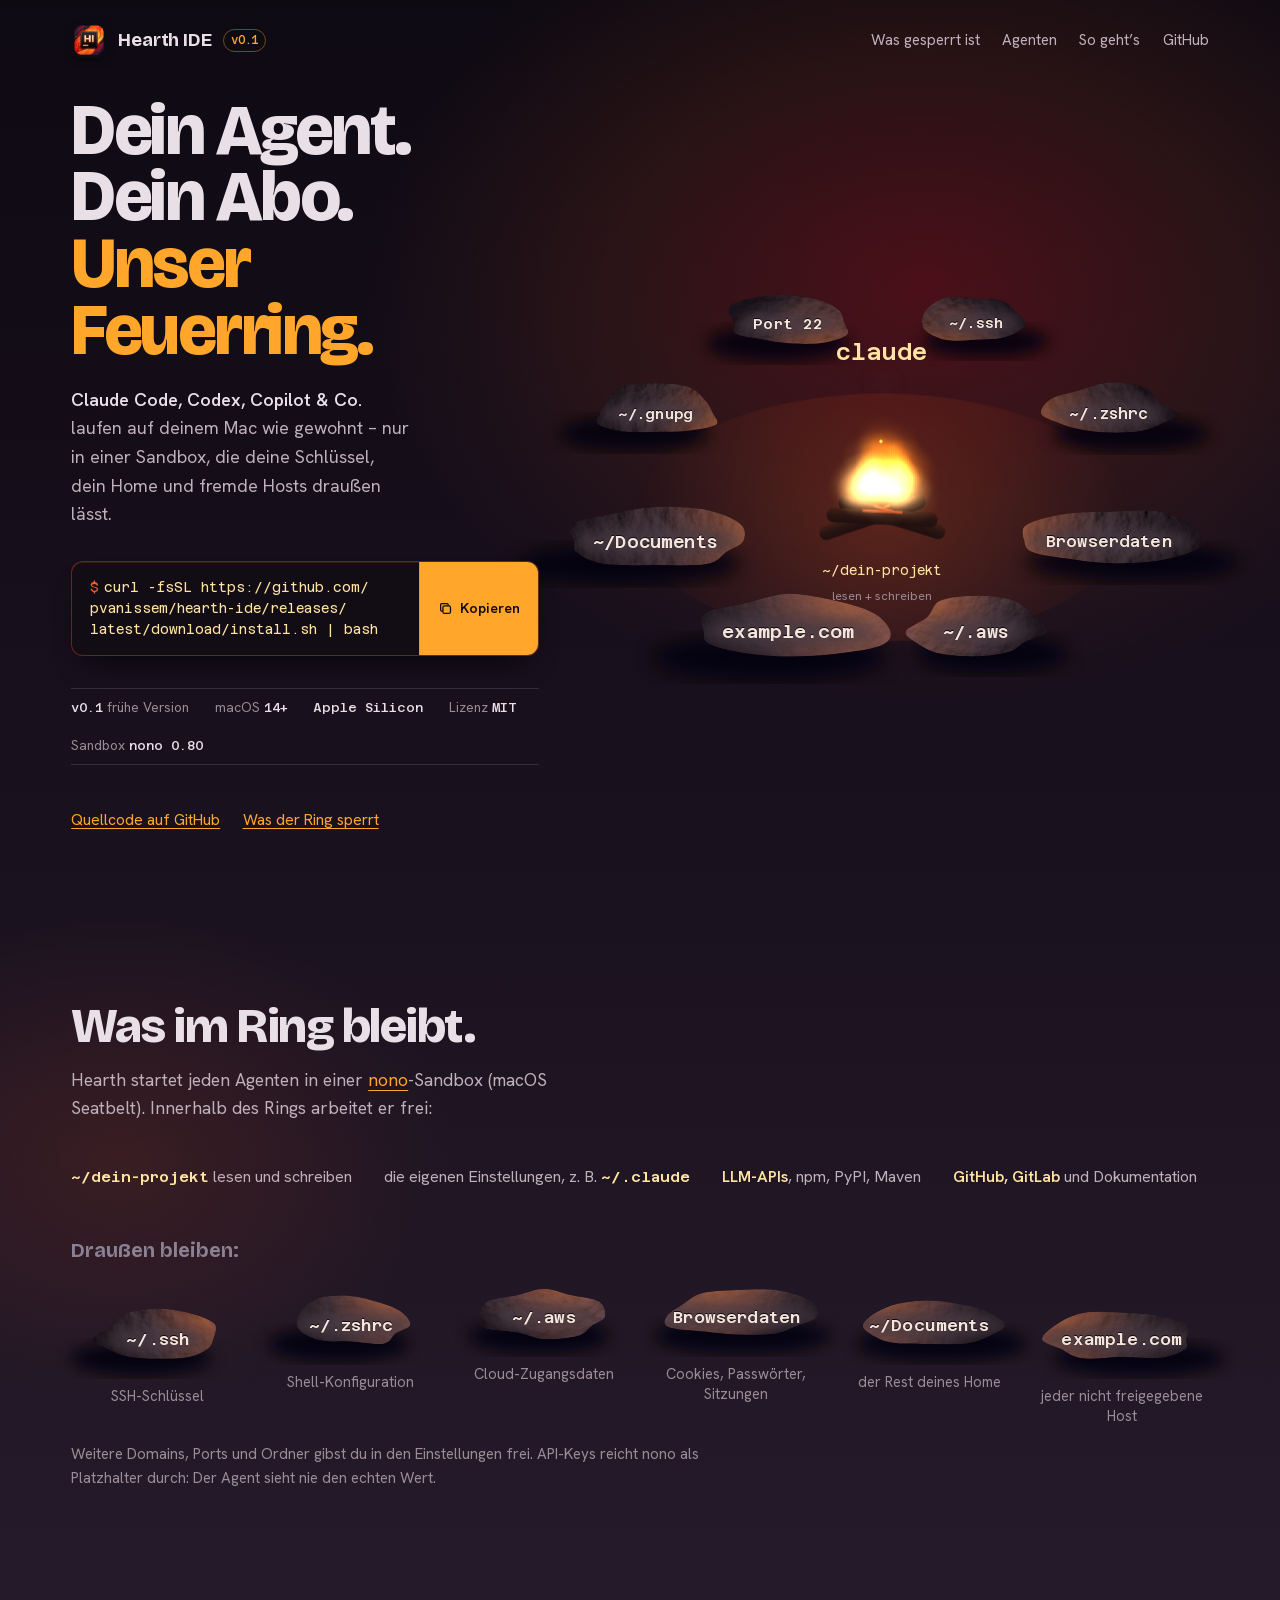
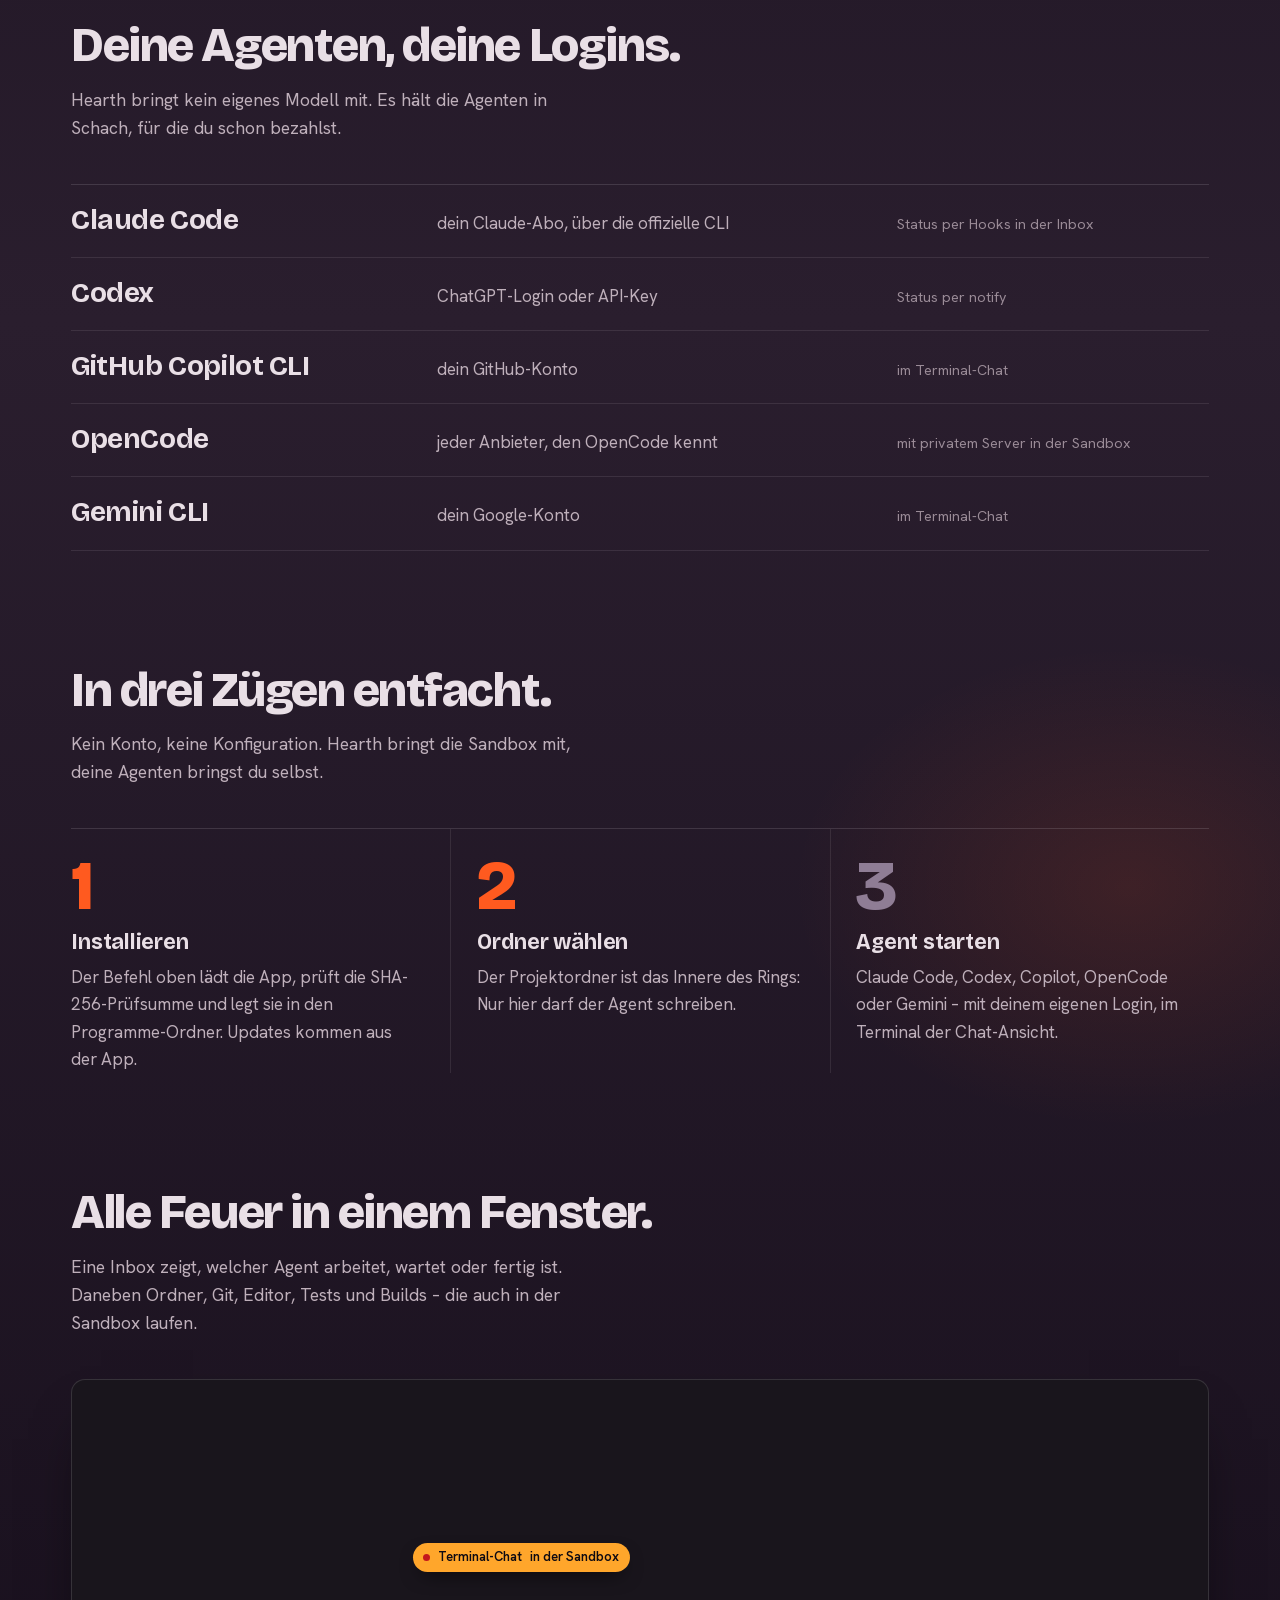
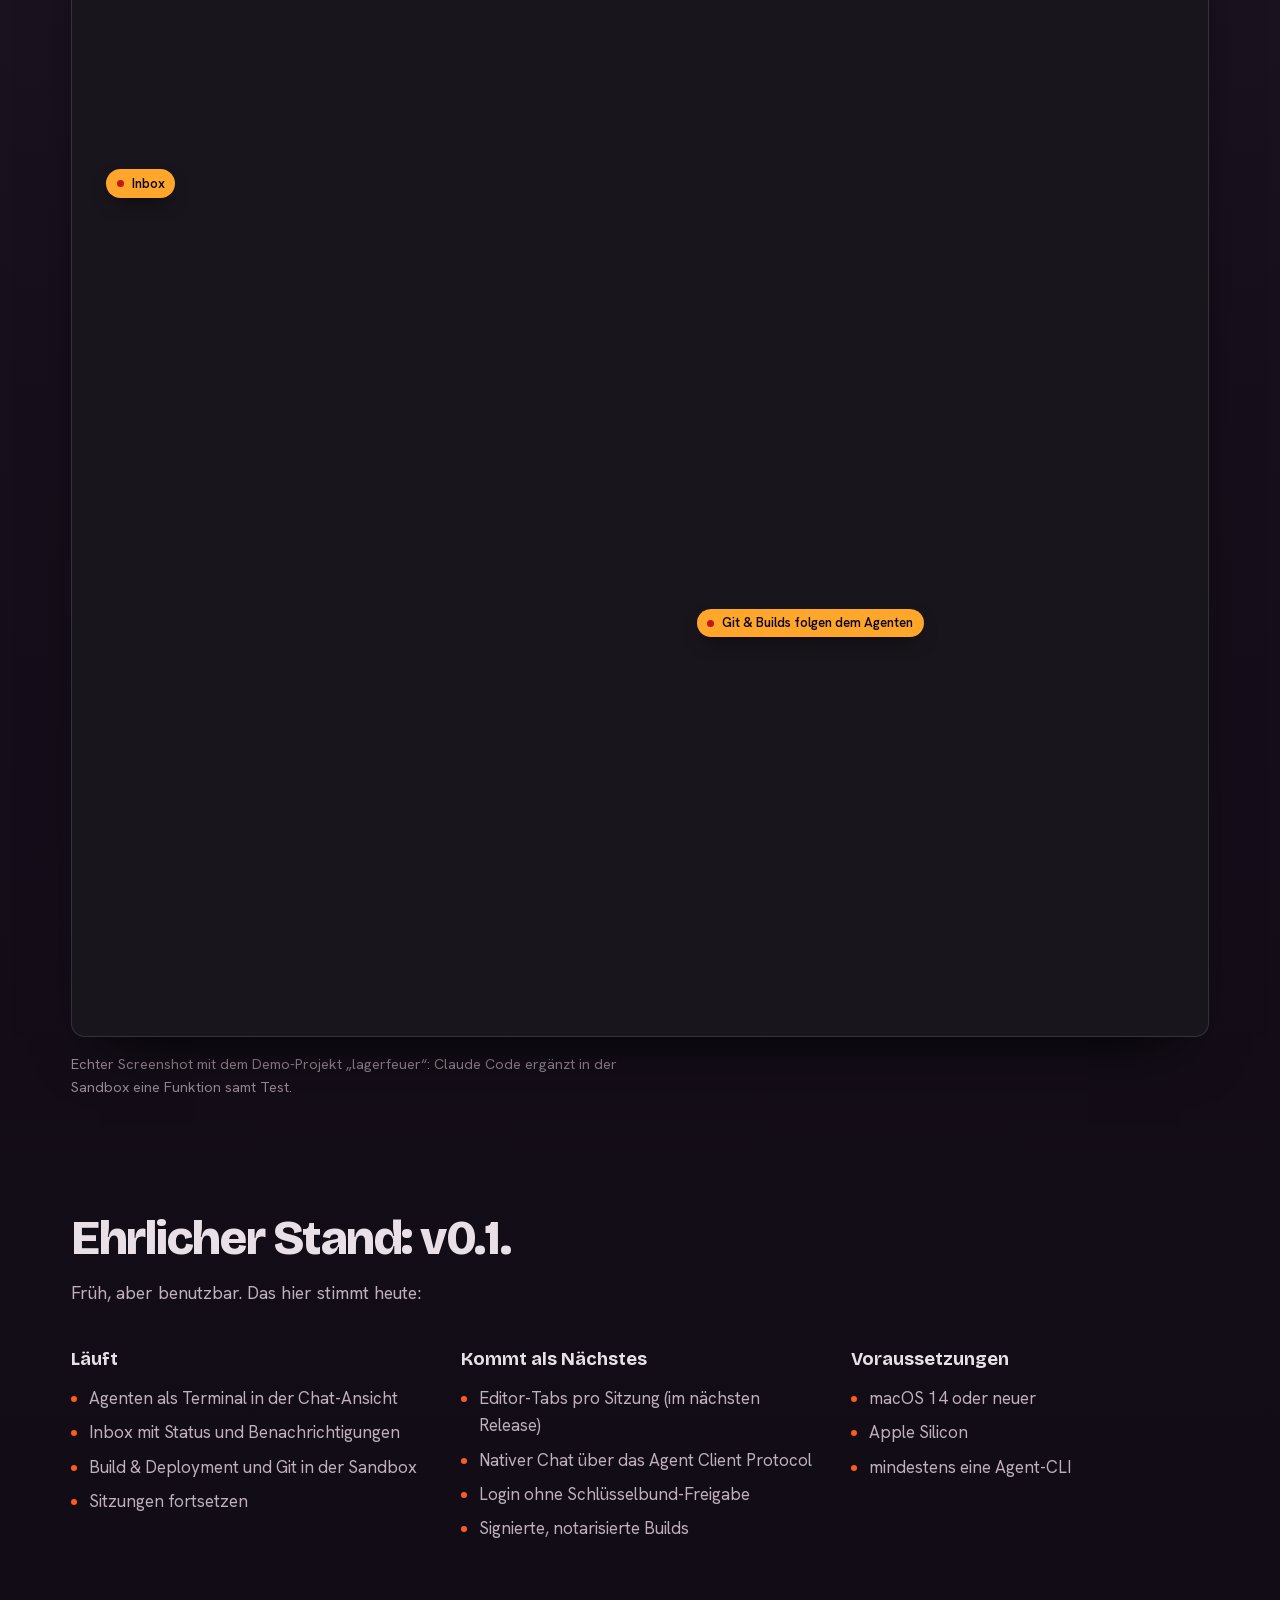
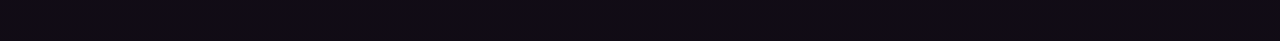
==== commit acb1477c: "Landing page: Changelog verlinken, Editor-Tabs pro Sitzung als nächstes Release Co-Authored-By: Clau" ====
--- a/site/index.html
+++ b/site/index.html
@@ -342,6 +342,7 @@
         <div>
           <h3>Kommt als Nächstes</h3>
           <ul>
+            <li>Editor-Tabs pro Sitzung (im nächsten Release)</li>
             <li>Nativer Chat über das Agent Client Protocol</li>
             <li>Login ohne Schlüsselbund-Freigabe</li>
             <li>Signierte, notarisierte Builds</li>
@@ -371,6 +372,7 @@
       </div>
       <div class="pitch-links">
         <a href="https://github.com/pvanissem/hearth-ide/releases/latest">Release-Notizen</a>
+        <a href="https://github.com/pvanissem/hearth-ide/blob/main/CHANGELOG.md">Änderungen</a>
         <a href="https://github.com/pvanissem/hearth-ide">Quellcode</a>
       </div>
     </section>
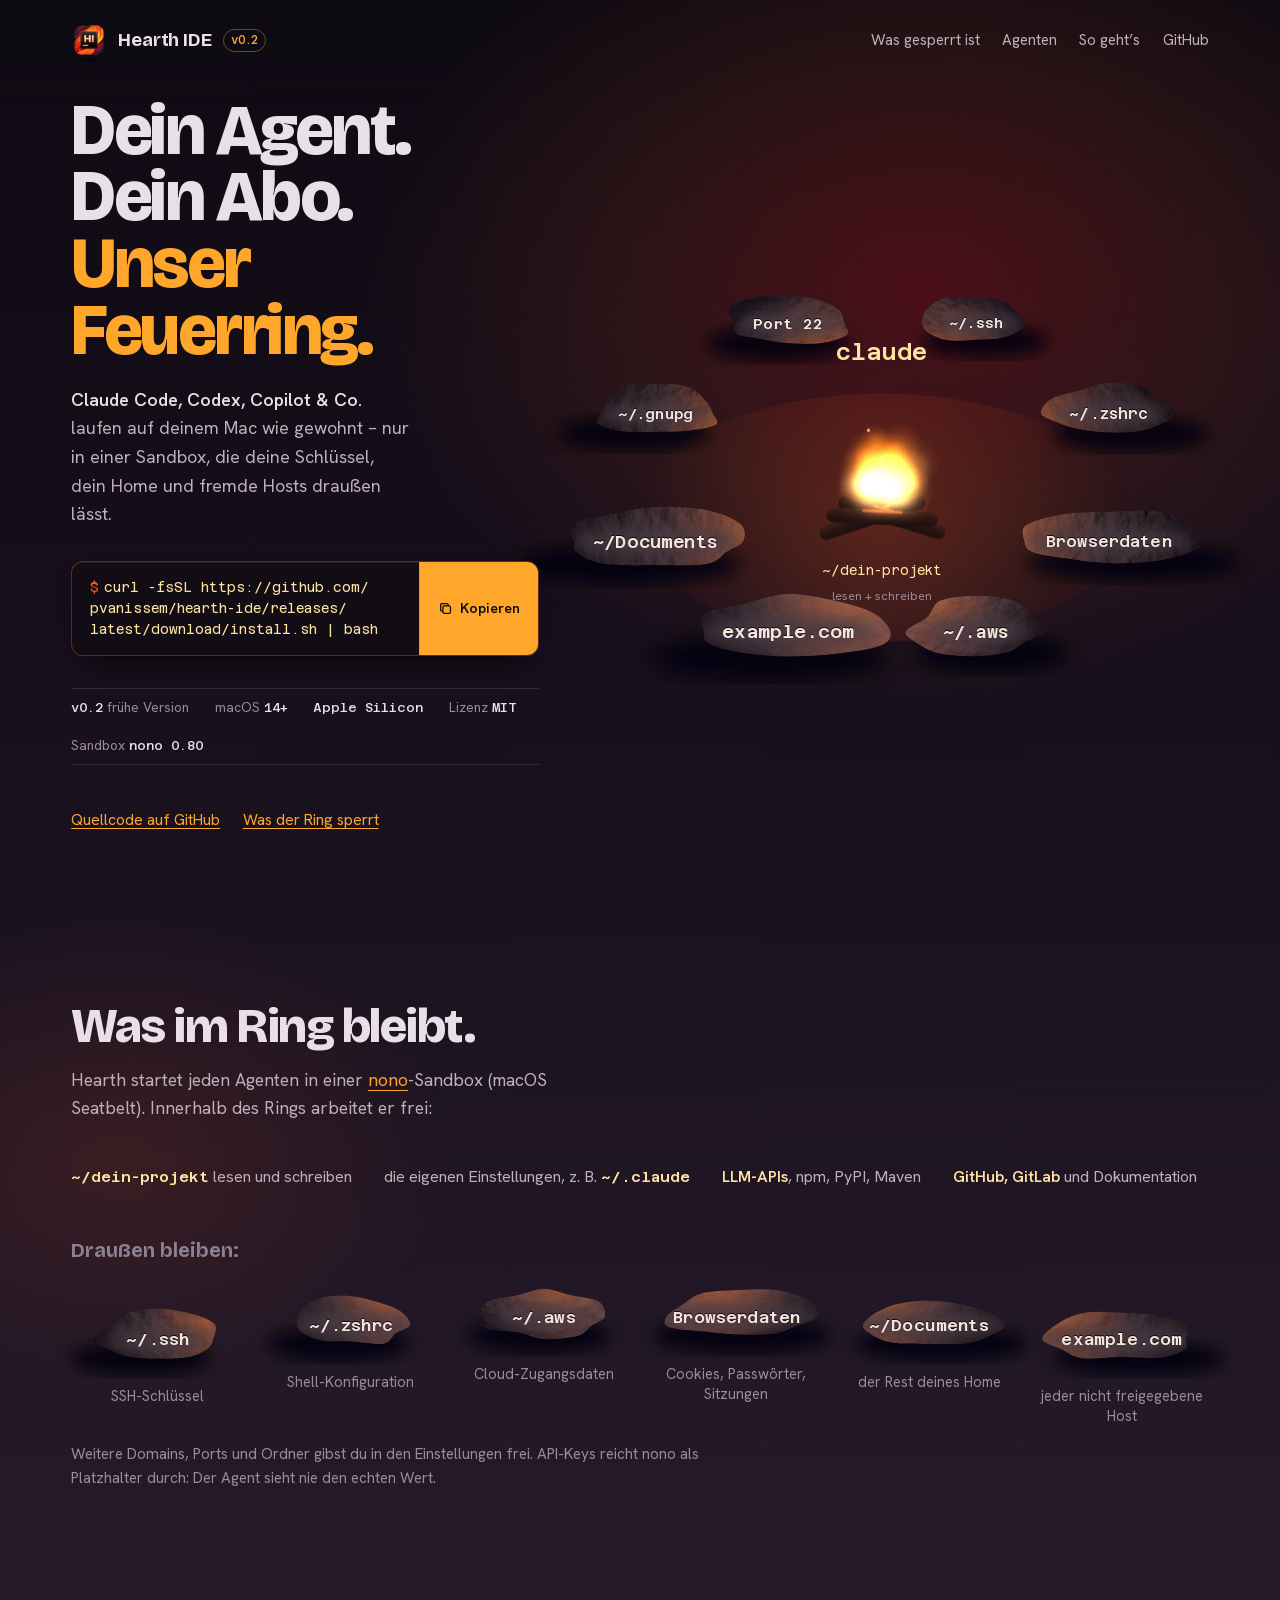
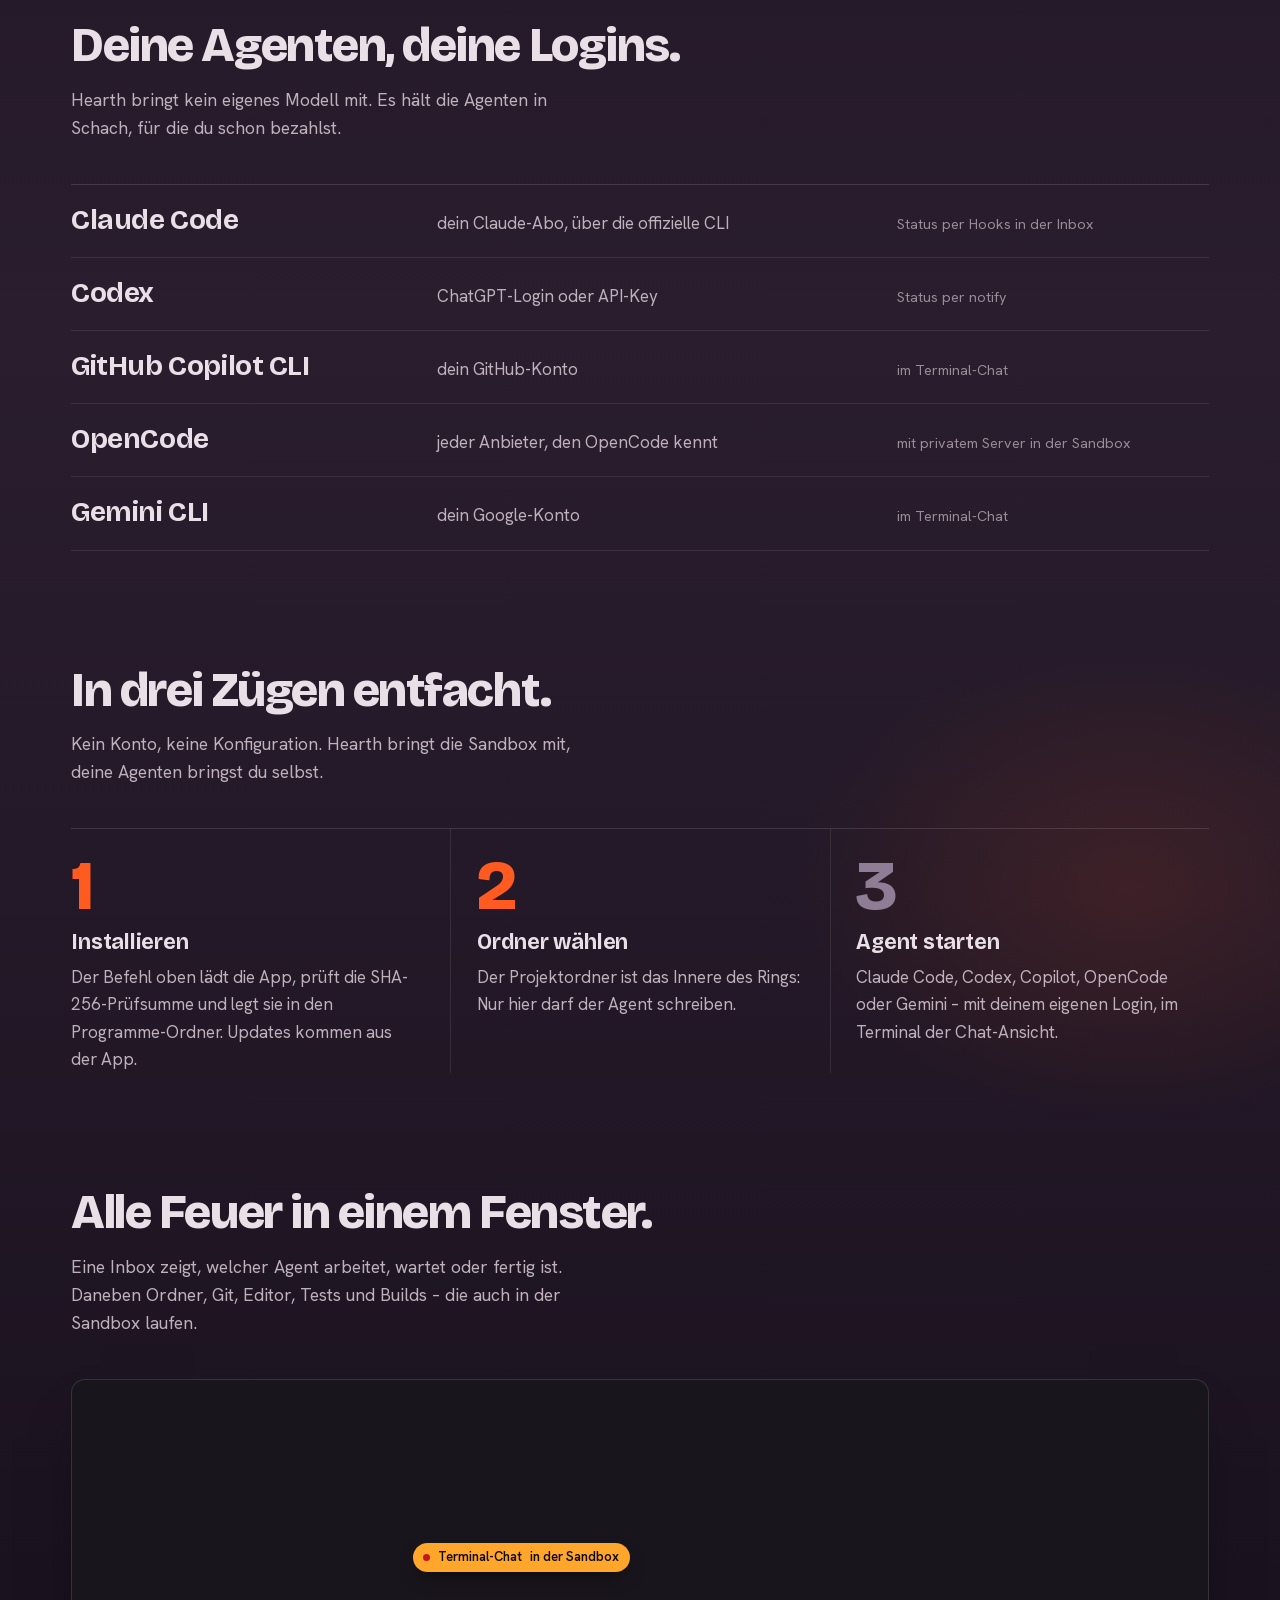
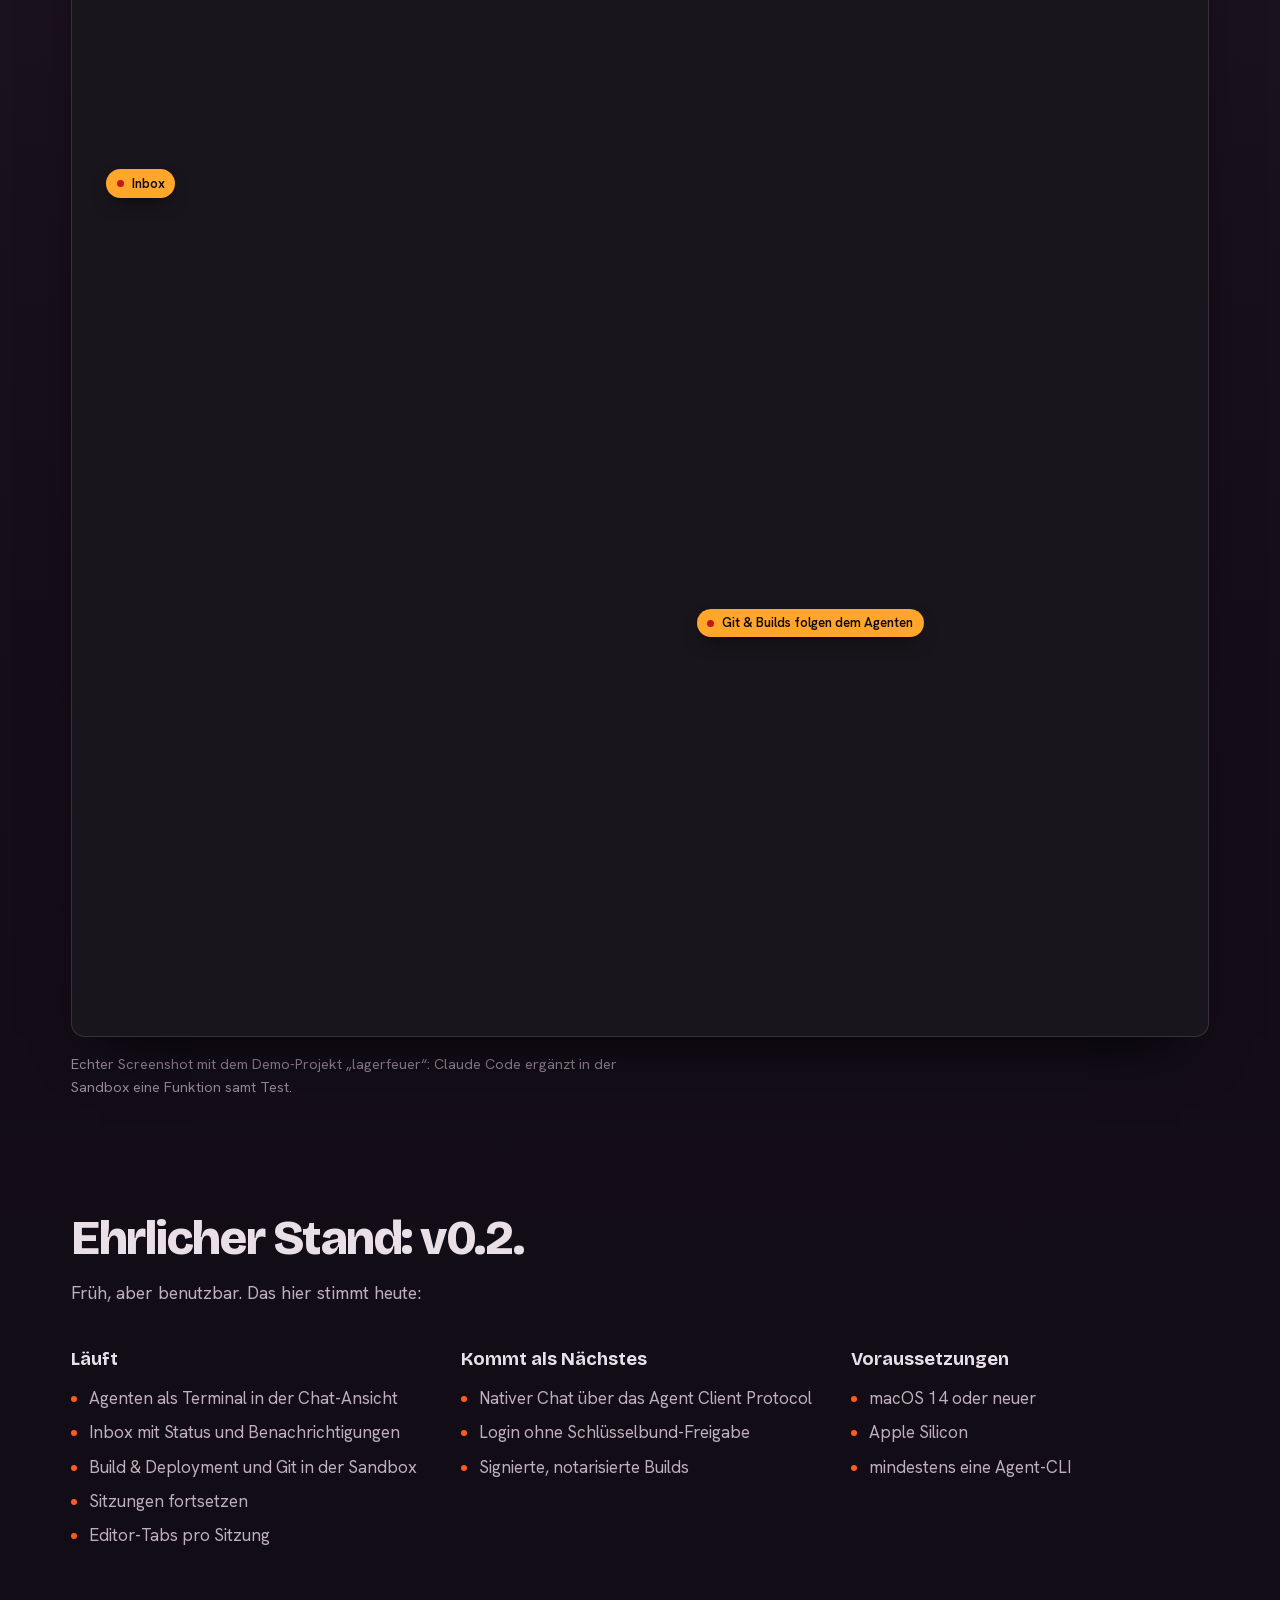
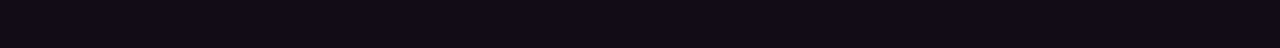
==== commit 4afe1cf1: "Landing page: Stand v0.2, Editor-Tabs pro Sitzung unter Läuft Co-Authored-By: Claude Opus 5.5 <norep" ====
--- a/site/index.html
+++ b/site/index.html
@@ -215,7 +215,7 @@
   <header class="top">
     <a class="mark" href="./" aria-label="Hearth IDE – Startseite">
       <img src="assets/hearth-icon.webp" alt="" width="36" height="36">
-      Hearth IDE <span class="version">v0.1</span>
+      Hearth IDE <span class="version">v0.2</span>
     </a>
     <nav aria-label="Seitenbereiche">
       <a href="#ring">Was gesperrt ist</a>
@@ -241,7 +241,7 @@
         </div>
 
         <ul class="facts" aria-label="Eckdaten">
-          <li><b>v0.1</b> frühe Version</li>
+          <li><b>v0.2</b> frühe Version</li>
           <li>macOS <b>14+</b></li>
           <li><b>Apple Silicon</b></li>
           <li>Lizenz <b>MIT</b></li>
@@ -327,7 +327,7 @@
     </section>
 
     <section aria-labelledby="stand-h">
-      <h2 id="stand-h">Ehrlicher Stand: v0.1.</h2>
+      <h2 id="stand-h">Ehrlicher Stand: v0.2.</h2>
       <p class="section-lede">Früh, aber benutzbar. Das hier stimmt heute:</p>
       <div class="status">
         <div>
@@ -337,12 +337,12 @@
             <li>Inbox mit Status und Benachrichtigungen</li>
             <li>Build &amp; Deployment und Git in der Sandbox</li>
             <li>Sitzungen fortsetzen</li>
+            <li>Editor-Tabs pro Sitzung</li>
           </ul>
         </div>
         <div>
           <h3>Kommt als Nächstes</h3>
           <ul>
-            <li>Editor-Tabs pro Sitzung (im nächsten Release)</li>
             <li>Nativer Chat über das Agent Client Protocol</li>
             <li>Login ohne Schlüsselbund-Freigabe</li>
             <li>Signierte, notarisierte Builds</li>
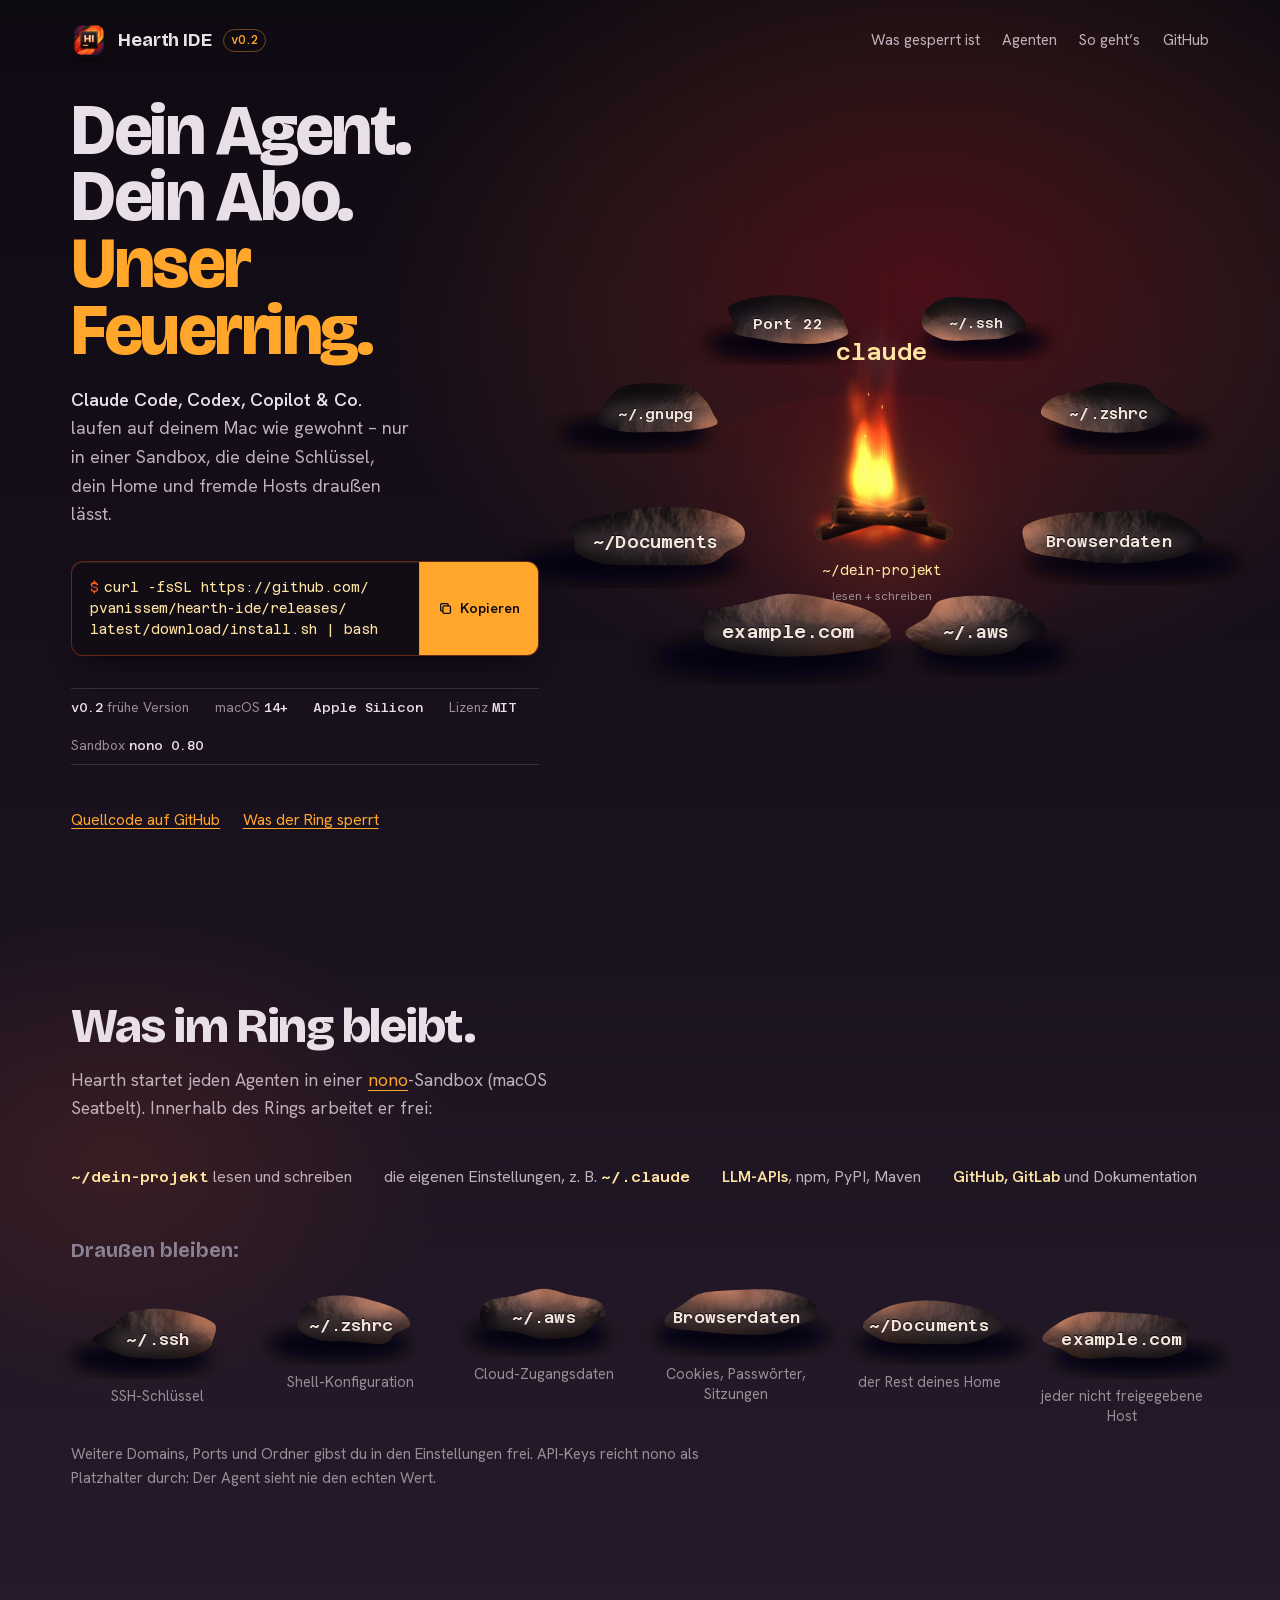
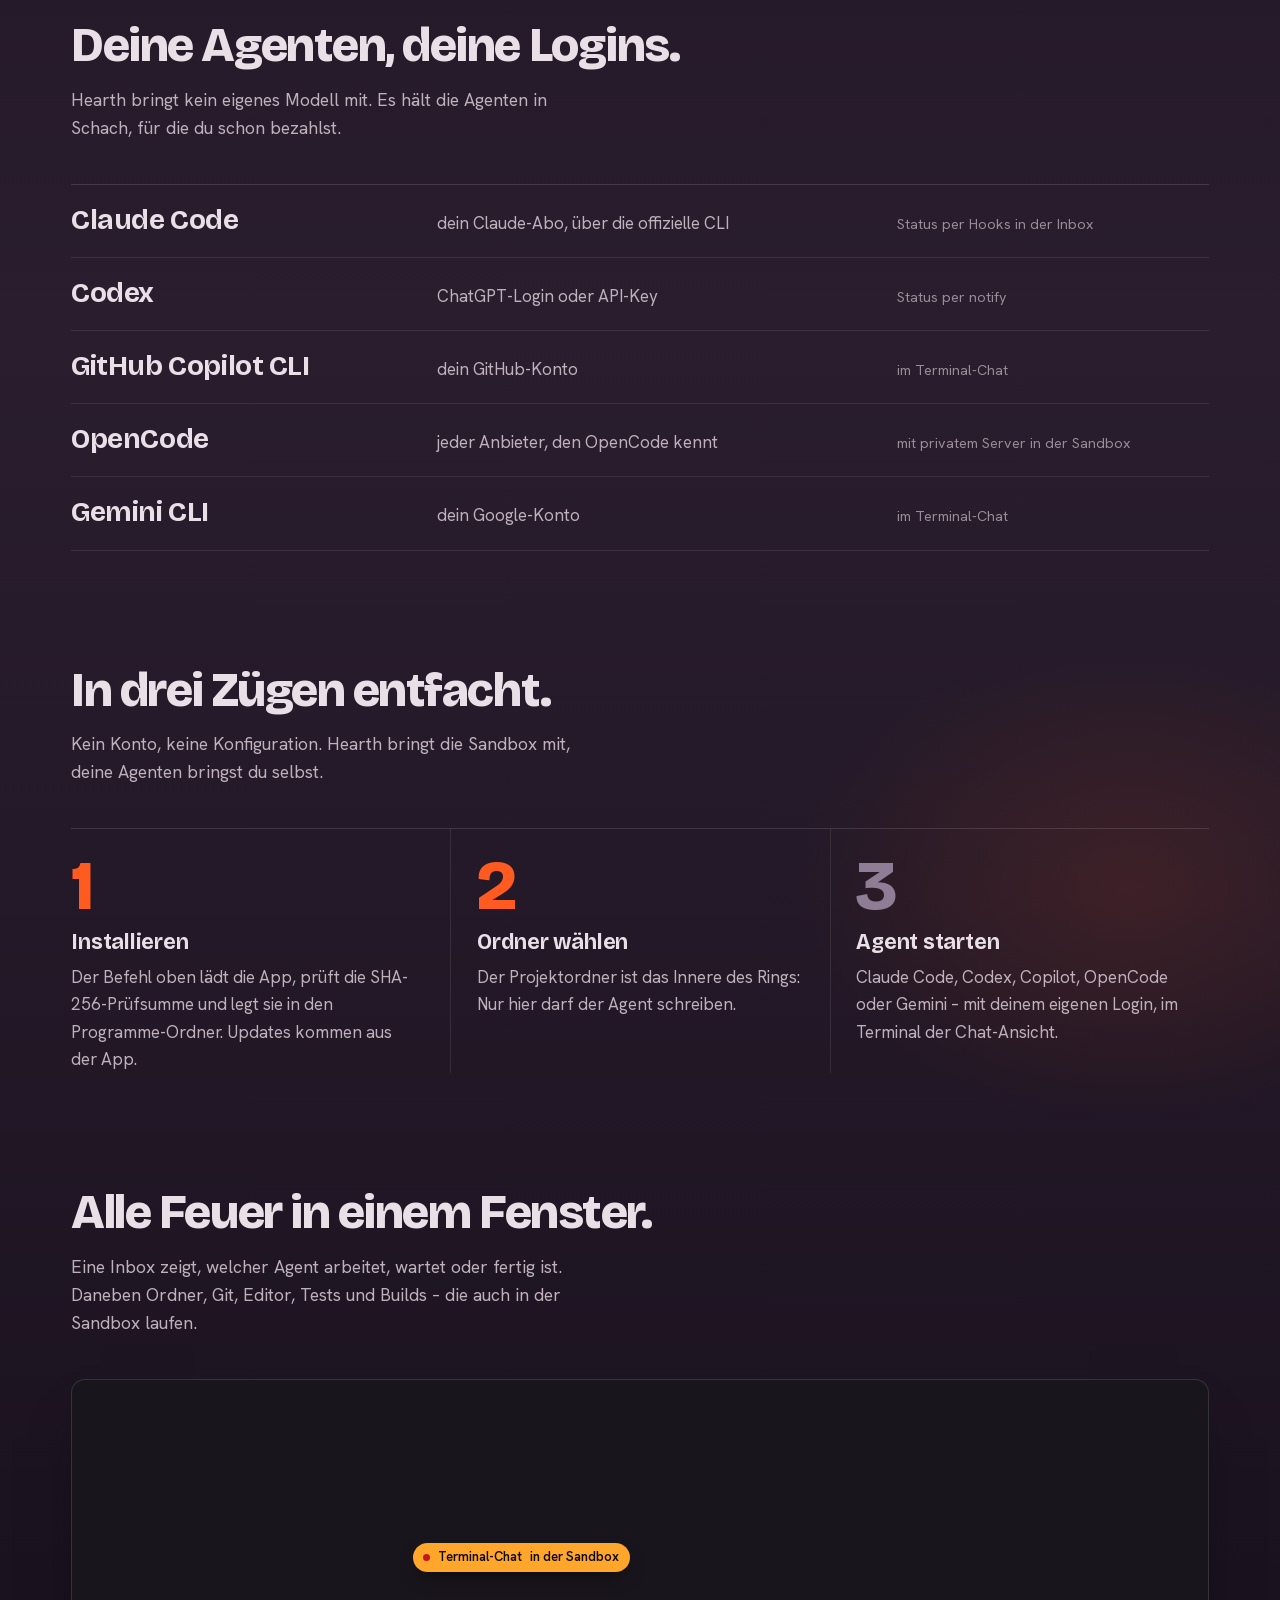
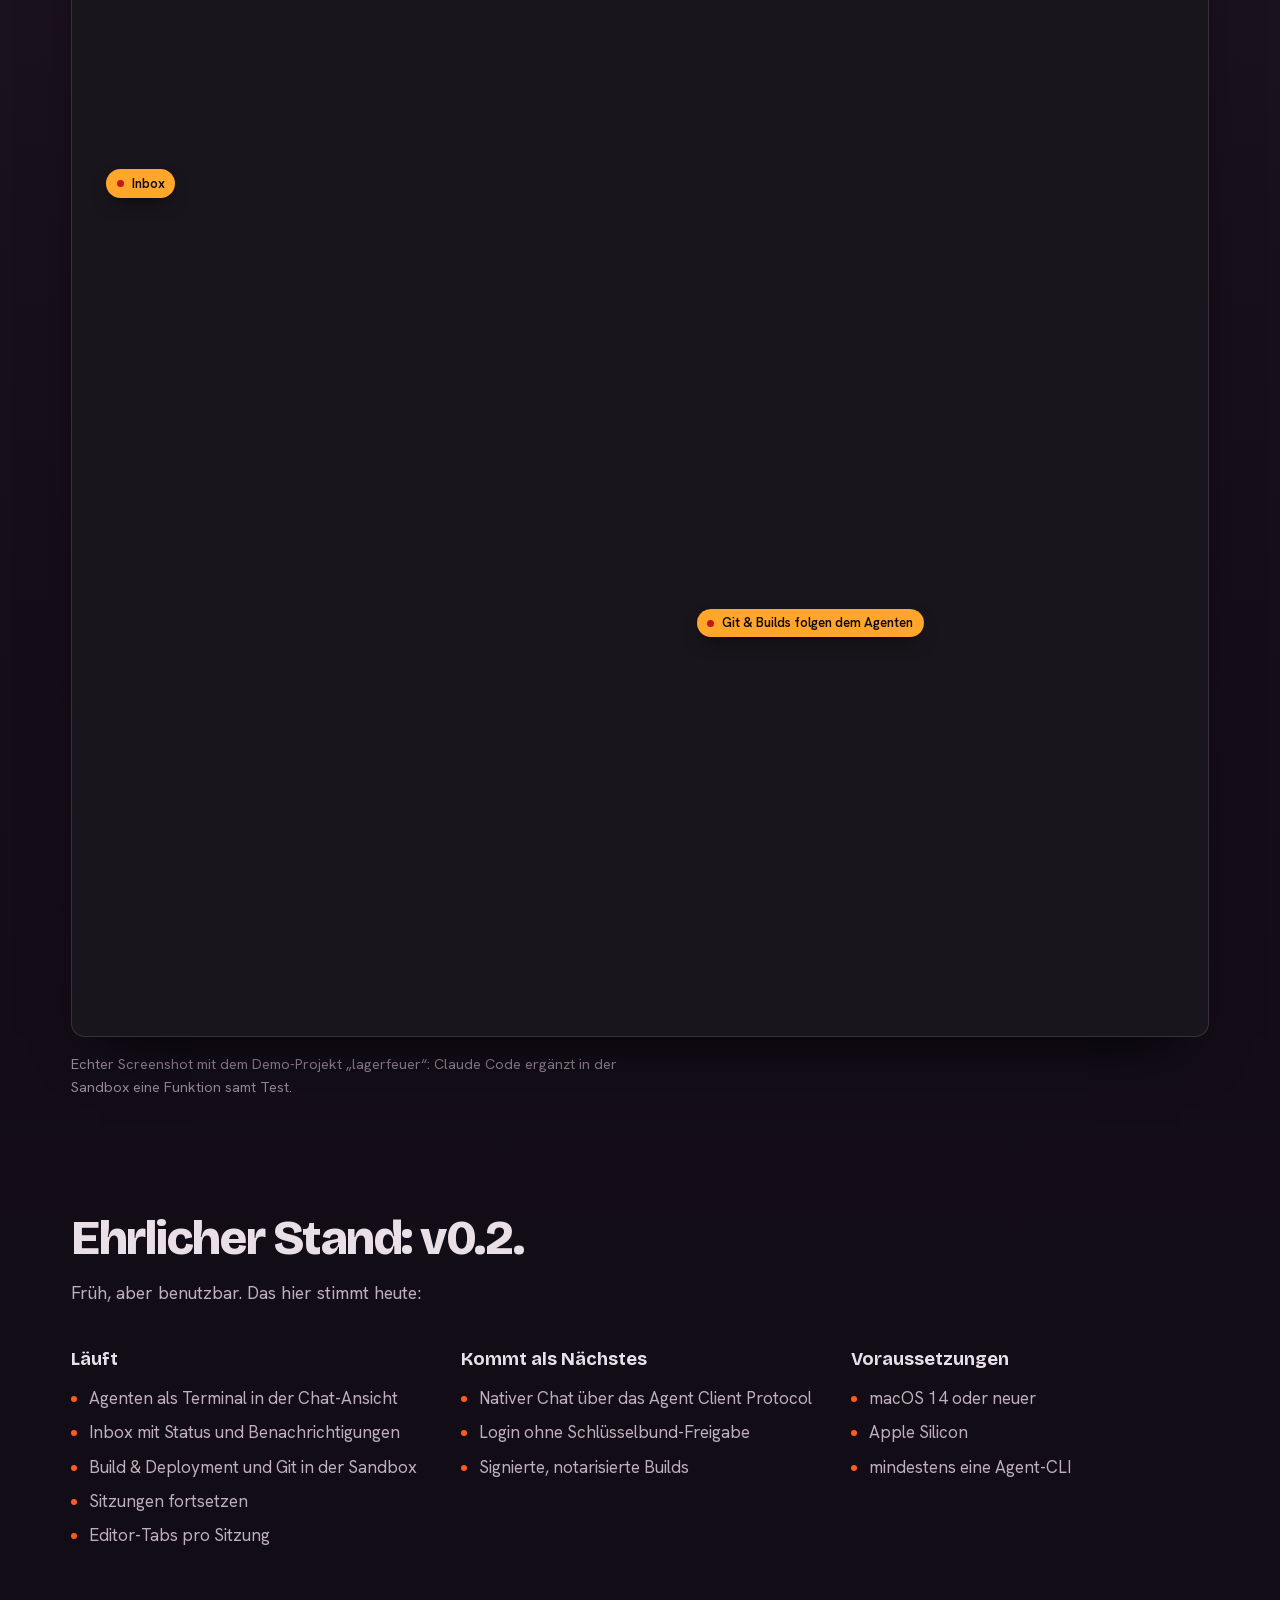
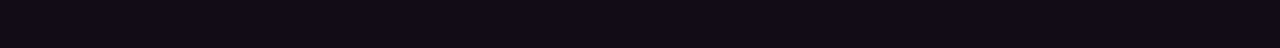
==== commit 294297a1: "Landing page: ruhigere Hinweise, realistischeres Feuer und Steine Funken treffen die Steine nur noch" ====
--- a/site/index.html
+++ b/site/index.html
@@ -438,23 +438,35 @@
     const id = "st" + (stoneId++);
     const d = outline(w, h, seed);
     const len = Math.hypot(lx, ly) || 1, ux = lx / len, uy = ly / len;
+    const relief = (h * (.42 + rand(seed, 5) * .08)).toFixed(1);
+    const light = `<fePointLight x="${lx.toFixed(0)}" y="${ly.toFixed(0)}" z="${(h * 1.25).toFixed(0)}"/>`;
     const g = document.createElementNS(NS, "g");
     g.setAttribute("class", "stone");
     g.innerHTML = `
       <defs>
-        <filter id="${id}f" x="-10%" y="-20%" width="120%" height="140%" primitiveUnits="userSpaceOnUse">
-          <feTurbulence type="fractalNoise" baseFrequency="${(0.03 + rand(seed, 3) * .015).toFixed(3)}" numOctaves="5" seed="${seed}" result="n"/>
-          <feDiffuseLighting in="n" surfaceScale="${(1.4 + rand(seed, 5) * .8).toFixed(1)}" diffuseConstant="1.15" lighting-color="#efe0d6" result="lit">
-            <fePointLight x="${lx.toFixed(0)}" y="${ly.toFixed(0)}" z="${(h * .9).toFixed(0)}"/>
-          </feDiffuseLighting>
-          <feComposite in="lit" in2="SourceGraphic" operator="arithmetic" k1="1.15" k2="0" k3="0" k4="0" result="tex"/>
-          <feComposite in="tex" in2="SourceAlpha" operator="in"/>
+        <filter id="${id}f" x="-15%" y="-25%" width="130%" height="150%" primitiveUnits="userSpaceOnUse" color-interpolation-filters="sRGB">
+          <!-- height map: a rounded body (blurred outline) roughened by noise -->
+          <feGaussianBlur in="SourceAlpha" stdDeviation="${(h * .22).toFixed(1)}" result="body"/>
+          <feTurbulence type="fractalNoise" baseFrequency="${(0.028 + rand(seed, 3) * .014).toFixed(3)}" numOctaves="4" seed="${seed}" result="rough"/>
+          <feComposite in="body" in2="rough" operator="arithmetic" k2="1" k3=".09" k4="-.045" result="height"/>
+          <!-- colour: mottled stone with fine dark grains -->
+          <feTurbulence type="fractalNoise" baseFrequency="${(0.011 + rand(seed, 7) * .006).toFixed(3)}" numOctaves="3" seed="${seed + 40}" result="mott"/>
+          <feColorMatrix in="mott" type="matrix" values=".42 0 0 0 .26  .36 0 0 0 .22  .36 0 0 0 .24  0 0 0 0 1" result="tone"/>
+          <feTurbulence type="fractalNoise" baseFrequency=".42" numOctaves="1" seed="${seed + 90}" result="grain"/>
+          <feComponentTransfer in="grain" result="specks"><feFuncR type="discrete" tableValues=".5 1 1 1 1 1 1 .78"/><feFuncG type="discrete" tableValues=".5 1 1 1 1 1 1 .78"/><feFuncB type="discrete" tableValues=".5 1 1 1 1 1 1 .78"/><feFuncA type="linear" slope="0" intercept="1"/></feComponentTransfer>
+          <feComposite in="tone" in2="specks" operator="arithmetic" k1="1" result="albedo"/>
+          <!-- firelight: diffuse plus a soft sheen on the side facing the flames -->
+          <feDiffuseLighting in="height" surfaceScale="${relief}" diffuseConstant="1" lighting-color="#ffd8b4" result="diff">${light}</feDiffuseLighting>
+          <feSpecularLighting in="height" surfaceScale="${relief}" specularConstant=".32" specularExponent="18" lighting-color="#ffae70" result="spec">${light}</feSpecularLighting>
+          <feComposite in="albedo" in2="diff" operator="arithmetic" k1="1.12" k2=".17" result="lit"/>
+          <feComposite in="spec" in2="lit" operator="arithmetic" k2=".38" k3="1" result="sheen"/>
+          <feComposite in="sheen" in2="SourceAlpha" operator="in"/>
         </filter>
         <linearGradient id="${id}shade" gradientUnits="userSpaceOnUse" x1="${(ux * w * .5).toFixed(0)}" y1="${(uy * h * .5).toFixed(0)}" x2="${(-ux * w * .5).toFixed(0)}" y2="${(-uy * h * .5).toFixed(0)}">
-          <stop offset="0" stop-color="#0e0a12" stop-opacity="0"/><stop offset=".55" stop-color="#0e0a12" stop-opacity=".25"/><stop offset="1" stop-color="#0e0a12" stop-opacity=".78"/>
+          <stop offset="0" stop-color="#0e0a12" stop-opacity="0"/><stop offset=".6" stop-color="#0e0a12" stop-opacity=".15"/><stop offset="1" stop-color="#0e0a12" stop-opacity=".55"/>
         </linearGradient>
-        <radialGradient id="${id}heat" gradientUnits="userSpaceOnUse" cx="${(ux * w * .45).toFixed(0)}" cy="${(uy * h * .45).toFixed(0)}" r="${(w * .6).toFixed(0)}">
-          <stop offset="0" stop-color="#ff7a2a" stop-opacity=".5"/><stop offset=".7" stop-color="#ff5a1f" stop-opacity="0"/>
+        <radialGradient id="${id}heat" gradientUnits="userSpaceOnUse" cx="${(ux * w * .45).toFixed(0)}" cy="${(uy * h * .45).toFixed(0)}" r="${(w * .55).toFixed(0)}">
+          <stop offset="0" stop-color="#ff7a2a" stop-opacity=".34"/><stop offset=".7" stop-color="#ff5a1f" stop-opacity="0"/>
         </radialGradient>
         <radialGradient id="${id}hit"><stop offset="0" stop-color="#ffa62b" stop-opacity=".9"/><stop offset=".6" stop-color="#ff5a1f" stop-opacity=".3"/><stop offset="1" stop-color="#c4161c" stop-opacity="0"/></radialGradient>
         <filter id="${id}blur"><feGaussianBlur stdDeviation="${(h * .12).toFixed(1)}"/></filter>
@@ -468,7 +480,7 @@
         <rect x="${-w}" y="${-h}" width="${w * 2}" height="${h * 2}" fill="url(#${id}shade)"/>
         <rect class="heat" x="${-w}" y="${-h}" width="${w * 2}" height="${h * 2}" fill="url(#${id}heat)"/>
       </g>
-      <ellipse clip-path="url(#${id}clip)" rx="${(label.length * font * .36 + font).toFixed(1)}" ry="${(font * .85).toFixed(1)}" fill="#4a3a44" opacity=".82" filter="url(#${id}soft)"/>
+      <ellipse clip-path="url(#${id}clip)" rx="${(label.length * font * .36 + font).toFixed(1)}" ry="${(font * .85).toFixed(1)}" fill="#3f3439" opacity=".78" filter="url(#${id}soft)"/>
       <g class="cut" font-size="${font.toFixed(1)}" text-anchor="middle">
         <text class="recess" y="${(font * .36 - 1.4).toFixed(1)}">${label}</text>
         <text class="lip" y="${(font * .36).toFixed(1)}">${label}</text>
@@ -492,6 +504,7 @@
   const svg = document.querySelector("[data-stones]");
   const tip = document.querySelector("[data-tip]");
   const cx = 500, cy = 450, rx = 375, ry = 255, fireX = 500, fireY = 450 + 860 * .05;
+  let pinned = null;
 
   const ringStones = STONES.map(([label, rule, line], i) => {
     const a = -Math.PI / 2 + (i + .5) / STONES.length * Math.PI * 2;
@@ -507,10 +520,13 @@
     holder.setAttribute("data-stone-holder", "");
     const g = stone(holder, { w, h, seed: i + 2, label, lx: fireX - x, ly: fireY - y, font: 25 * s });
     const st = { holder, g, x, y, w, h, label, rule, line, depth };
-    holder.addEventListener("mouseenter", () => { g.classList.add("hit"); showTip(st, true); });
-    holder.addEventListener("focus", () => { g.classList.add("hit"); showTip(st, true); });
-    holder.addEventListener("mouseleave", () => { g.classList.remove("hit"); hideTip(); });
-    holder.addEventListener("blur", () => { g.classList.remove("hit"); hideTip(); });
+    // While a stone is hovered or focused it owns the tip; sparks leave the ring alone.
+    const hold = () => { pinned = st; g.classList.add("hit"); showTip(st, true); };
+    const release = () => { if (pinned === st) pinned = null; g.classList.remove("hit"); hideTip(); };
+    holder.addEventListener("mouseenter", hold);
+    holder.addEventListener("focus", hold);
+    holder.addEventListener("mouseleave", release);
+    holder.addEventListener("blur", release);
     return st;
   });
   ringStones.slice().sort((a, b) => a.depth - b.depth).forEach((s) => svg.appendChild(s.holder));
@@ -520,7 +536,7 @@
     tip.innerHTML = `<b>${st.rule}</b>${st.line}`;
     tip.classList.add("show");
     clearTimeout(tipTimer);
-    if (!sticky) tipTimer = setTimeout(hideTip, 1700);
+    if (!sticky) tipTimer = setTimeout(hideTip, 4000);
   }
   function hideTip() { tip.classList.remove("show"); }
 
@@ -545,39 +561,98 @@
   if (!reduce) setInterval(() => {
     agentEl.classList.add("swap");
     setTimeout(() => { ai = (ai + 1) % AGENTS.length; agentEl.textContent = AGENTS[ai]; agentEl.classList.remove("swap"); }, 400);
-  }, 2600);
+  }, 4200);
 
   /* ---------- fire, smoke and sparks ---------- */
+  // The simulation runs in fixed 60 Hz steps, so it burns at the same pace on 60 and 120 Hz screens.
   const canvas = document.querySelector("[data-fire]");
   const ctx = canvas.getContext("2d");
+  const buf = document.createElement("canvas"), bctx = buf.getContext("2d");   // flames are summed here first
   let W = 0, H = 0, visible = true, raf = 0;
   function resize() {
     const r = canvas.getBoundingClientRect(), dpr = Math.min(devicePixelRatio || 1, 2);
     W = r.width; H = r.height; canvas.width = W * dpr; canvas.height = H * dpr;
     ctx.setTransform(dpr, 0, 0, dpr, 0, 0);
-  }
-  resize();
-  addEventListener("resize", resize);
+    buf.width = Math.max(1, Math.round(W * dpr)); buf.height = Math.max(1, Math.round(H * dpr));
+    bctx.setTransform(dpr, 0, 0, dpr, 0, 0);
+    if (reduce) drawStatic();
+  }
 
   const flames = [], sparks = [], smoke = [];
   const fx = () => W * 0.5, fy = () => H * (fireY / 860);
-  function drawLogs() {
-    const x = fx(), y = fy() + H * .02, L = W * .17, T = W * .022;
-    [[-0.32, -1], [0.3, 1], [0.05, 0]].forEach(([rot, side]) => {
-      ctx.save(); ctx.translate(x + side * W * .015, y); ctx.rotate(rot);
-      const g = ctx.createLinearGradient(0, -T, 0, T);
-      g.addColorStop(0, "#5a2a1c"); g.addColorStop(.5, "#2a1512"); g.addColorStop(1, "#120a0c");
-      ctx.fillStyle = g; ctx.beginPath(); ctx.roundRect(-L / 2, -T / 2, L, T, T / 2); ctx.fill();
-      ctx.fillStyle = "rgba(255,90,31,.55)"; ctx.fillRect(-L * .18, -T * .5, L * .36, T * .18);
+
+  // Logs and coals keep their shape; only their glow moves.
+  const R = (i) => rand(77, i);
+  const LOGS = [[-0.3, -1, .95], [0.28, 1, 1], [0.04, 0, .82]].map(([rot, side, len], k) => ({
+    rot, side, len,
+    cracks: Array.from({ length: 4 }, (_, i) => ({ at: -.36 + i * .2 + R(k * 9 + i) * .1, w: .05 + R(k * 9 + i + 4) * .05, ph: R(k * 9 + i + 7) * 6 })),
+  }));
+  const COALS = Array.from({ length: 18 }, (_, i) => ({ x: (R(i + 40) - .5) * .2, y: R(i + 60) * .028, r: .007 + R(i + 80) * .009, ph: R(i + 100) * 6 }));
+
+  function heatColor(h, a) {
+    // h: 1 = white-hot base, 0 = dark red tip
+    const stops = [[0, 120, 16, 24], [.3, 214, 52, 22], [.55, 255, 112, 26], [.8, 255, 170, 58], [1, 255, 222, 150]];
+    let i = 1; while (i < stops.length - 1 && h > stops[i][0]) i++;
+    const [p0, r0, g0, b0] = stops[i - 1], [p1, r1, g1, b1] = stops[i], t = Math.min(1, Math.max(0, (h - p0) / (p1 - p0)));
+    return `rgba(${(r0 + (r1 - r0) * t) | 0},${(g0 + (g1 - g0) * t) | 0},${(b0 + (b1 - b0) * t) | 0},${a.toFixed(3)})`;
+  }
+
+  function drawBed(time) {
+    const x = fx(), y = fy() + H * .025;
+    ctx.globalCompositeOperation = "lighter";
+    COALS.forEach((c) => {
+      const glow = .45 + .35 * Math.sin(time * .0021 + c.ph) * flick;
+      const r = c.r * W;
+      const g = ctx.createRadialGradient(x + c.x * W, y + c.y * W, 0, x + c.x * W, y + c.y * W, r * 2.2);
+      g.addColorStop(0, heatColor(.55 + glow * .3, .9 * glow)); g.addColorStop(.45, heatColor(.3, .45 * glow)); g.addColorStop(1, "rgba(120,16,24,0)");
+      ctx.fillStyle = g; ctx.beginPath(); ctx.arc(x + c.x * W, y + c.y * W, r * 2.2, 0, Math.PI * 2); ctx.fill();
+    });
+    ctx.globalCompositeOperation = "source-over";
+  }
+
+  function drawLogs(time) {
+    const x = fx(), y = fy() + H * .02, T = W * .024;
+    LOGS.forEach((log) => {
+      const L = W * .18 * log.len;
+      ctx.save(); ctx.translate(x + log.side * W * .016, y); ctx.rotate(log.rot);
+      // bark: lit from the flames above, charred underneath
+      const g = ctx.createLinearGradient(0, -T / 2, 0, T / 2);
+      g.addColorStop(0, "#6a3524"); g.addColorStop(.25, "#3b1c15"); g.addColorStop(.7, "#1a0d0d"); g.addColorStop(1, "#0b0608");
+      ctx.fillStyle = g; ctx.beginPath(); ctx.roundRect(-L / 2, -T / 2, L, T, T * .42); ctx.fill();
+      // bark grain
+      ctx.strokeStyle = "rgba(0,0,0,.35)"; ctx.lineWidth = Math.max(.6, T * .06);
+      for (let i = 0; i < 3; i++) {
+        const yy = -T * .25 + i * T * .22;
+        ctx.beginPath(); ctx.moveTo(-L * .46, yy); ctx.bezierCurveTo(-L * .15, yy - T * .08, L * .15, yy + T * .08, L * .46, yy); ctx.stroke();
+      }
+      // sawn ends with rings
+      [-1, 1].forEach((e) => {
+        ctx.fillStyle = "#4a2a1e"; ctx.beginPath(); ctx.ellipse(e * L / 2, 0, T * .2, T * .48, 0, 0, Math.PI * 2); ctx.fill();
+        ctx.strokeStyle = "rgba(20,8,8,.6)"; ctx.lineWidth = .7; ctx.beginPath(); ctx.ellipse(e * L / 2, 0, T * .1, T * .26, 0, 0, Math.PI * 2); ctx.stroke();
+      });
+      // glowing cracks in the charcoal
+      ctx.globalCompositeOperation = "lighter";
+      log.cracks.forEach((c) => {
+        const a = (.35 + .4 * Math.sin(time * .0017 + c.ph)) * flick;
+        const cx0 = c.at * L, cw = c.w * L;
+        const cg = ctx.createLinearGradient(cx0 - cw, 0, cx0 + cw, 0);
+        cg.addColorStop(0, "rgba(255,90,31,0)"); cg.addColorStop(.5, heatColor(.62, Math.max(0, a))); cg.addColorStop(1, "rgba(255,90,31,0)");
+        ctx.strokeStyle = cg; ctx.lineWidth = Math.max(1, T * .12);
+        ctx.beginPath(); ctx.moveTo(cx0 - cw, -T * .3); ctx.lineTo(cx0 - cw * .3, -T * .12); ctx.lineTo(cx0 + cw * .2, -T * .28); ctx.lineTo(cx0 + cw, -T * .1); ctx.stroke();
+      });
+      ctx.globalCompositeOperation = "source-over";
       ctx.restore();
     });
   }
+
   function spawnFlame() {
-    // tongues: particles born along a few wandering columns, drawn together into a tip
-    const column = (Math.random() * 5 | 0) - 2;
-    flames.push({ x: fx() + column * W * .018 + (Math.random() - .5) * W * .03, y: fy() - H * .01,
-      vx: -column * .06 + (Math.random() - .5) * .25, vy: -(1.6 + Math.random() * 2.2), life: 0,
-      max: 40 + Math.random() * 42, r: W * (0.02 + Math.random() * 0.03), wob: Math.random() * 6 });
+    // tongues: particles born on a few wandering columns; hotter in the middle
+    const column = (Math.random() * 7 | 0) - 3;
+    const centre = 1 - Math.abs(column) / 4;
+    flames.push({ x: fx() + column * W * .012 + (Math.random() - .5) * W * .014, y: fy() - H * .005,
+      vx: -column * .05 + (Math.random() - .5) * .2, vy: -(1.3 + Math.random() * 1.6) * (.8 + centre * .4), life: 0,
+      max: 30 + Math.random() * 36 * (.6 + centre * .6), r: W * (0.009 + Math.random() * 0.014) * (.8 + centre * .4),
+      heat: .62 + centre * .3 + Math.random() * .08, col: column, wob: Math.random() * 6 });
   }
   function spawnSpark(target) {
     const s = { x: fx() + (Math.random() - .5) * W * .05, y: fy() - H * .08, life: 0, max: 140 + Math.random() * 80, target: null };
@@ -588,53 +663,33 @@
     } else { s.vx = (Math.random() - .5) * 1.2; s.vy = -(1.5 + Math.random() * 1.8); s.g = 0; }
     sparks.push(s);
   }
-  function drawStatic() {
-    ctx.clearRect(0, 0, W, H); drawLogs();
-    const g = ctx.createRadialGradient(fx(), fy() - H * .06, 0, fx(), fy() - H * .06, W * .14);
-    g.addColorStop(0, "rgba(255,190,110,.7)"); g.addColorStop(.4, "rgba(255,110,35,.45)"); g.addColorStop(1, "rgba(196,22,28,0)");
-    ctx.fillStyle = g; ctx.beginPath(); ctx.arc(fx(), fy() - H * .06, W * .14, 0, Math.PI * 2); ctx.fill();
-  }
-
-  let frame = 0, flick = 1;
-  function tick() {
-    raf = 0;
-    if (!visible) return;
-    frame++;
-    ctx.clearRect(0, 0, W, H);
-    // the fire's light wanders; the page's firelight and the stones' heat follow it
-    flick += ((0.75 + Math.random() * .5) - flick) * .18;
-    if (frame % 3 === 0) root.style.setProperty("--flicker", flick.toFixed(2));
-    const floor = ctx.createRadialGradient(fx(), fy() + H * .02, 0, fx(), fy() + H * .02, W * .38);
-    floor.addColorStop(0, `rgba(255,90,31,${(.22 * flick).toFixed(3)})`); floor.addColorStop(1, "rgba(255,90,31,0)");
-    ctx.fillStyle = floor; ctx.beginPath(); ctx.ellipse(fx(), fy() + H * .02, W * .38, H * .22, 0, 0, Math.PI * 2); ctx.fill();
-
-    for (let i = 0; i < 6; i++) spawnFlame();
-    if (frame % 4 === 0) smoke.push({ x: fx() + (Math.random() - .5) * W * .04, y: fy() - H * .2, vx: (Math.random() - .5) * .3, vy: -(.5 + Math.random() * .5), life: 0, max: 160, r: W * .03 });
-    if (frame % 9 === 0) spawnSpark(null);
-    if (frame % 70 === 0) spawnSpark(ringStones[(Math.random() * ringStones.length) | 0]);
-
-    // smoke drifts up and fades into the night
+
+  let step = 0, flick = 1, nextHit = 1500, simTime = 0;
+  // one 60 Hz simulation step
+  function simulate() {
+    step++; simTime += 1000 / 60;
+    flick += ((0.75 + Math.random() * .5) - flick) * .14;
+    for (let i = 0; i < 10; i++) spawnFlame();
+    if (step % 4 === 0) smoke.push({ x: fx() + (Math.random() - .5) * W * .04, y: fy() - H * .22, vx: (Math.random() - .5) * .3, vy: -(.45 + Math.random() * .45), life: 0, max: 170, r: W * .03 });
+    if (step % 10 === 0) spawnSpark(null);
+    if (simTime > nextHit) {
+      nextHit = simTime + 5000 + Math.random() * 2000;
+      if (!pinned) spawnSpark(ringStones[(Math.random() * ringStones.length) | 0]);
+    }
+    const t0 = simTime * .004;
+    for (let i = flames.length - 1; i >= 0; i--) {
+      const p = flames[i];
+      p.life++;
+      // a shared draught bends whole tongues, not single particles
+      const age = p.life / p.max;
+      const draught = (Math.sin(p.y * .03 + t0 + p.col * 1.9) * .5 + Math.sin(t0 * .7 + p.wob) * .15) * (1 + age * 1.6);
+      p.x += p.vx + draught; p.y += p.vy; p.vy *= 1.008;
+      p.vx += (fx() - p.x) * .0018;
+      if (p.life >= p.max) flames.splice(i, 1);
+    }
     for (let i = smoke.length - 1; i >= 0; i--) {
       const p = smoke[i]; p.life++; p.x += p.vx + Math.sin(p.life * .03) * .25; p.y += p.vy; p.r += .25;
-      const t = p.life / p.max; if (t >= 1) { smoke.splice(i, 1); continue; }
-      const g = ctx.createRadialGradient(p.x, p.y, 0, p.x, p.y, p.r);
-      const fade = Math.min(1, Math.max(0, (p.y - H * .12) / (H * .25)));
-      g.addColorStop(0, `rgba(104,70,74,${(.12 * Math.sin(t * Math.PI) * fade).toFixed(3)})`); g.addColorStop(1, "rgba(104,70,74,0)");
-      ctx.fillStyle = g; ctx.beginPath(); ctx.arc(p.x, p.y, p.r, 0, Math.PI * 2); ctx.fill();
-    }
-    drawLogs();
-    ctx.globalCompositeOperation = "lighter";
-    for (let i = flames.length - 1; i >= 0; i--) {
-      const p = flames[i];
-      p.life++; p.x += p.vx + Math.sin((p.life + p.wob) * .2) * .45; p.y += p.vy;
-      p.vx += (fx() - p.x) * .0016;
-      const t = p.life / p.max;
-      if (t >= 1) { flames.splice(i, 1); continue; }
-      const rad = p.r * (1 - t * .8);
-      const col = t < .15 ? [255, 200, 120] : t < .4 ? [255, 140, 38] : t < .7 ? [240, 72, 26] : [150, 18, 32];
-      const g = ctx.createRadialGradient(p.x, p.y, 0, p.x, p.y, rad);
-      g.addColorStop(0, `rgba(${col},${((1 - t) * .19).toFixed(3)})`); g.addColorStop(1, `rgba(${col},0)`);
-      ctx.fillStyle = g; ctx.beginPath(); ctx.arc(p.x, p.y, rad, 0, Math.PI * 2); ctx.fill();
+      if (p.life >= p.max) smoke.splice(i, 1);
     }
     for (let i = sparks.length - 1; i >= 0; i--) {
       const s = sparks[i];
@@ -644,22 +699,97 @@
         const k = W / 1000, dx = s.target.x * k - s.x, dy = s.target.y * k - s.y;
         if (dx * dx + dy * dy < (22 * k) ** 2 || s.life > 120) {
           dead = true;
-          s.target.g.classList.add("hit"); showTip(s.target, false);
-          const tg = s.target.g; setTimeout(() => tg.classList.remove("hit"), 700);
+          const tg = s.target.g;
+          tg.classList.add("hit"); setTimeout(() => { if (pinned?.g !== tg) tg.classList.remove("hit"); }, 700);
+          if (!pinned) showTip(s.target, false);
           for (let j = 0; j < 7; j++) sparks.push({ x: s.x, y: s.y, vx: (Math.random() - .5) * 2.4, vy: -Math.random() * 1.6, g: .06, life: 0, max: 22 + Math.random() * 12, target: null, ember: true });
         }
       }
-      if (dead) { sparks.splice(i, 1); continue; }
+      if (dead) sparks.splice(i, 1);
+    }
+  }
+
+  function render() {
+    ctx.clearRect(0, 0, W, H);
+    root.style.setProperty("--flicker", flick.toFixed(2));
+    const floor = ctx.createRadialGradient(fx(), fy() + H * .02, 0, fx(), fy() + H * .02, W * .38);
+    floor.addColorStop(0, `rgba(255,90,31,${(.24 * flick).toFixed(3)})`); floor.addColorStop(.5, `rgba(196,22,28,${(.08 * flick).toFixed(3)})`); floor.addColorStop(1, "rgba(196,22,28,0)");
+    ctx.fillStyle = floor; ctx.beginPath(); ctx.ellipse(fx(), fy() + H * .02, W * .38, H * .22, 0, 0, Math.PI * 2); ctx.fill();
+
+    // smoke drifts up and fades into the night
+    smoke.forEach((p) => {
+      const t = p.life / p.max;
+      const g = ctx.createRadialGradient(p.x, p.y, 0, p.x, p.y, p.r);
+      const fade = Math.min(1, Math.max(0, (p.y - H * .12) / (H * .25)));
+      g.addColorStop(0, `rgba(96,68,72,${(.11 * Math.sin(t * Math.PI) * fade).toFixed(3)})`); g.addColorStop(1, "rgba(96,68,72,0)");
+      ctx.fillStyle = g; ctx.beginPath(); ctx.arc(p.x, p.y, p.r, 0, Math.PI * 2); ctx.fill();
+    });
+
+    drawBed(simTime);
+    drawLogs(simTime);
+
+    // flames: stretched tongues summed into a buffer, then laid on twice:
+    // blurred for the glow, sharp for the licks
+    bctx.clearRect(0, 0, W, H);
+    bctx.globalCompositeOperation = "lighter";
+    flames.forEach((p) => {
+      const t = p.life / p.max;
+      const rad = p.r * (1 - t * .75);
+      const stretch = 1.9 + t * 2.6;
+      const heat = Math.max(0, p.heat * (1 - t * 1.05));
+      const a = Math.sin(Math.min(1, t * 6) * Math.PI / 2) * (1 - t) * .15;
+      bctx.save(); bctx.translate(p.x, p.y); bctx.scale(1, stretch);
+      const g = bctx.createRadialGradient(0, 0, 0, 0, 0, rad);
+      g.addColorStop(0, heatColor(heat, a)); g.addColorStop(.6, heatColor(heat * .8, a * .45)); g.addColorStop(1, heatColor(heat * .6, 0));
+      bctx.fillStyle = g; bctx.beginPath(); bctx.arc(0, 0, rad, 0, Math.PI * 2); bctx.fill();
+      bctx.restore();
+    });
+    // white-hot heart at the base
+    const core = bctx.createRadialGradient(fx(), fy() - H * .03, 0, fx(), fy() - H * .03, W * .05);
+    core.addColorStop(0, `rgba(255,226,170,${(.13 * flick).toFixed(3)})`); core.addColorStop(1, "rgba(255,170,60,0)");
+    bctx.fillStyle = core; bctx.beginPath(); bctx.ellipse(fx(), fy() - H * .03, W * .05, W * .07, 0, 0, Math.PI * 2); bctx.fill();
+    bctx.globalCompositeOperation = "source-over";
+
+    ctx.globalCompositeOperation = "lighter";
+    ctx.save();
+    ctx.filter = `blur(${Math.max(4, W * .014).toFixed(1)}px)`;
+    ctx.globalAlpha = .7; ctx.drawImage(buf, 0, 0, W, H);
+    ctx.filter = "none"; ctx.globalAlpha = 1; ctx.drawImage(buf, 0, 0, W, H);
+    ctx.restore();
+
+    sparks.forEach((s) => {
       const t = s.life / s.max;
-      ctx.fillStyle = `rgba(255,${s.ember ? 120 : 190},${s.ember ? 40 : 90},${s.target ? .95 : (1 - t) * .9})`;
-      ctx.beginPath(); ctx.arc(s.x, s.y, s.target ? 2.4 : 1.6, 0, Math.PI * 2); ctx.fill();
-    }
+      const a = s.target ? .95 : (1 - t) * .9;
+      ctx.strokeStyle = `rgba(255,${s.ember ? 120 : 196},${s.ember ? 40 : 96},${a.toFixed(3)})`;
+      ctx.lineWidth = s.target ? 2.2 : 1.3; ctx.lineCap = "round";
+      // a short tail along the flight path: a glowing spark, not a dot
+      ctx.beginPath(); ctx.moveTo(s.x, s.y); ctx.lineTo(s.x - s.vx * .9, s.y - s.vy * .9); ctx.stroke();
+    });
     ctx.globalCompositeOperation = "source-over";
+  }
+
+  function drawStatic() {
+    flames.length = sparks.length = smoke.length = 0; step = 0; simTime = 0;
+    for (let i = 0; i < 120; i++) simulate();
+    sparks.length = 0;
+    render();
+  }
+
+  let last = 0, acc = 0;
+  function tick(now) {
+    raf = 0;
+    if (!visible) { last = 0; return; }
+    acc += last ? Math.min(now - last, 100) : 1000 / 60; last = now;
+    let n = 0;
+    while (acc >= 1000 / 60 && n < 4) { simulate(); acc -= 1000 / 60; n++; }
+    if (n === 4) acc = 0;
+    render();
     raf = requestAnimationFrame(tick);
   }
 
-  if (reduce) drawStatic();
-  else {
+  resize();
+  addEventListener("resize", resize);
+  if (!reduce) {
     new IntersectionObserver(([e]) => { visible = e.isIntersecting; if (visible && !raf) raf = requestAnimationFrame(tick); }).observe(ring);
     document.addEventListener("visibilitychange", () => { visible = !document.hidden; if (visible && !raf) raf = requestAnimationFrame(tick); });
     raf = requestAnimationFrame(tick);
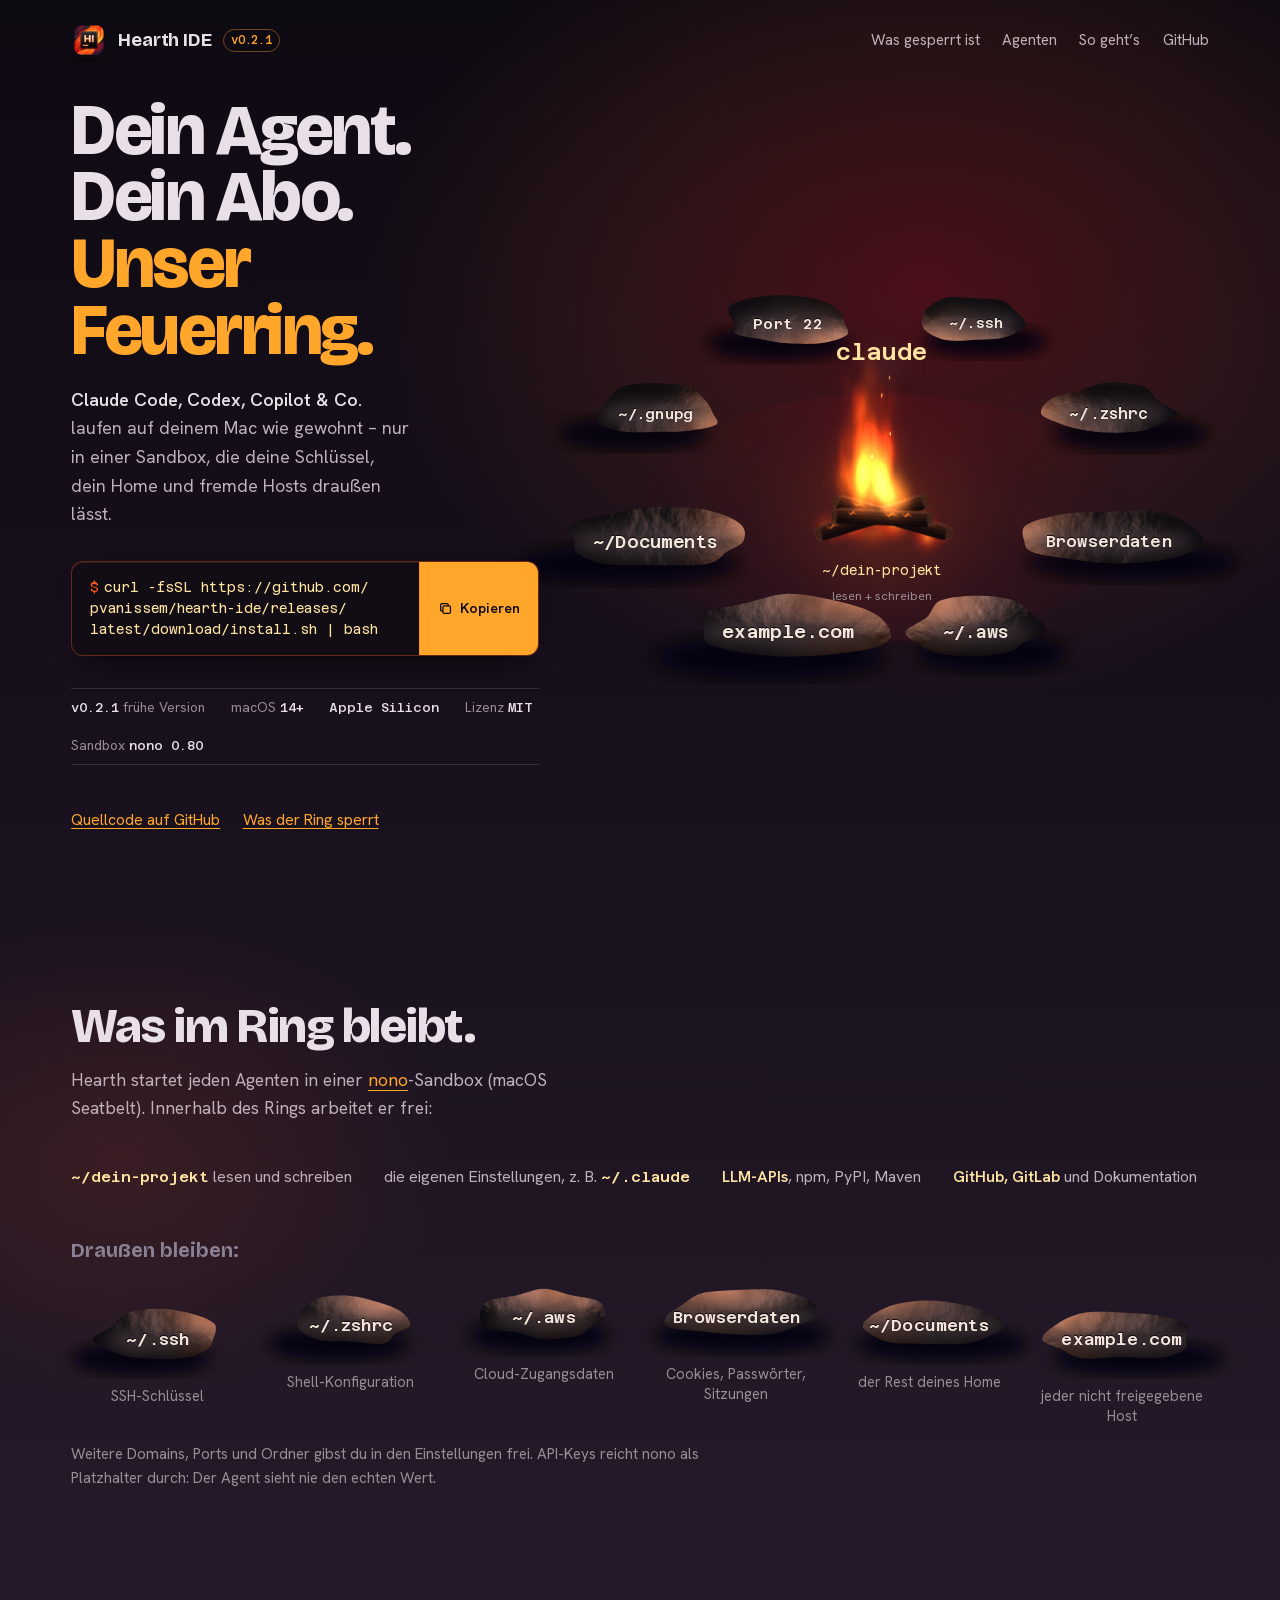
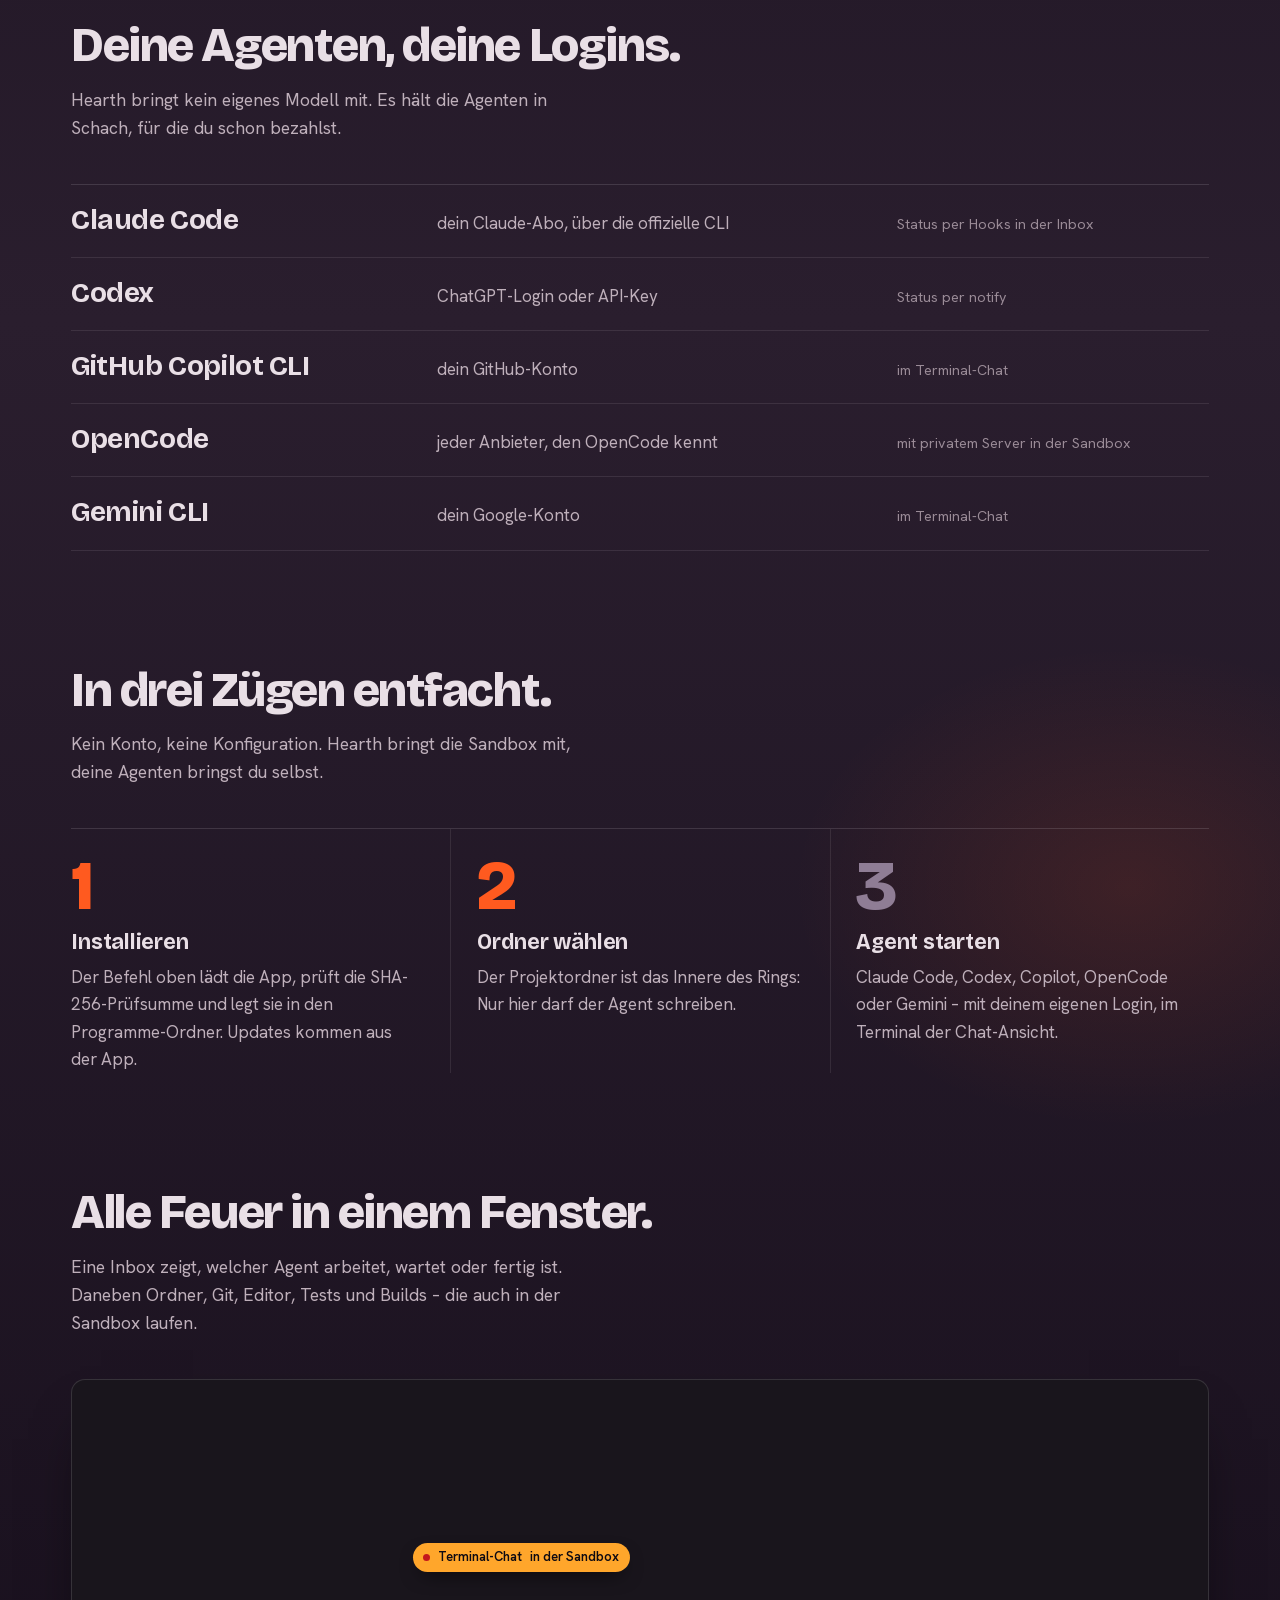
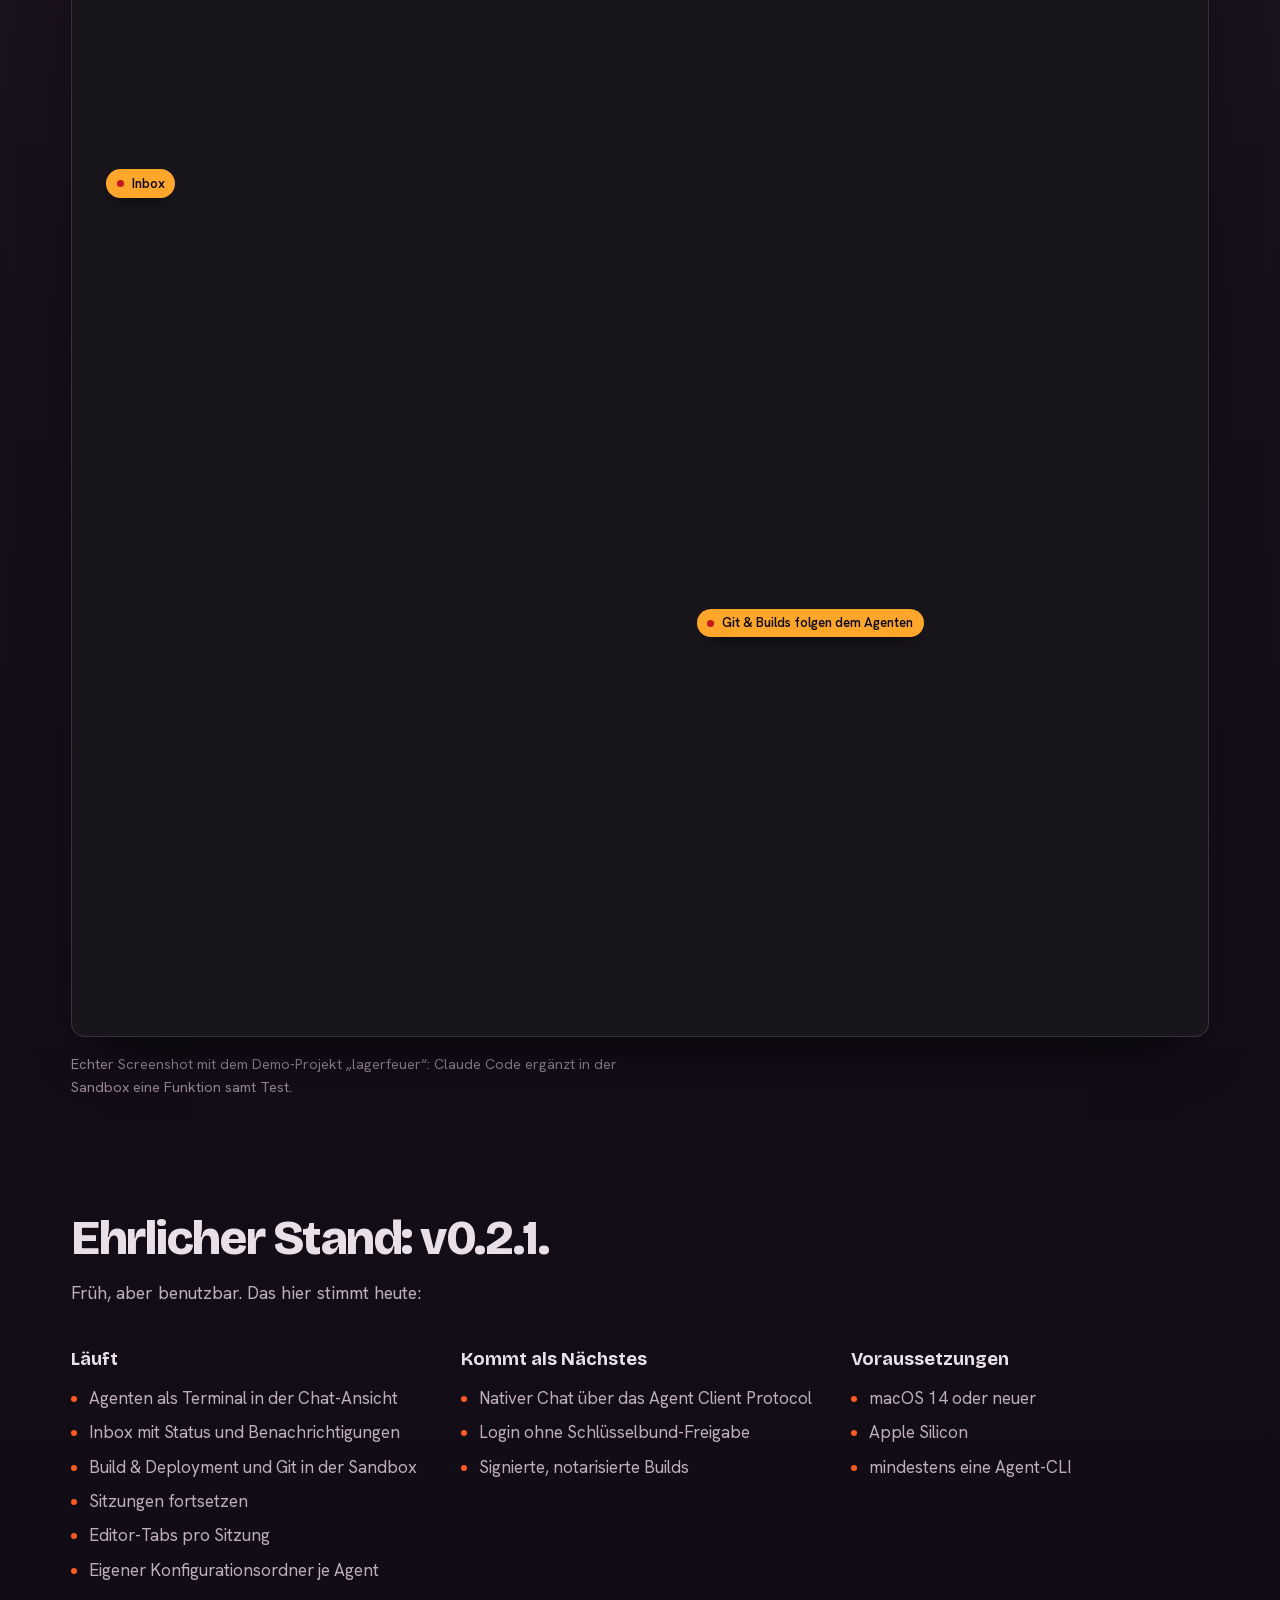
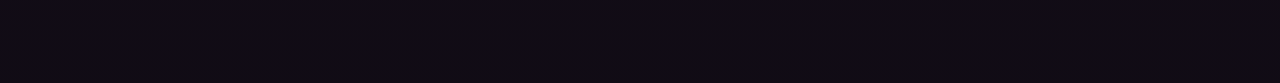
==== commit fb90869e: "Landing page: Stand v0.2.1, eigener Konfigurationsordner je Agent Co-Authored-By: Claude Opus 5.5 <n" ====
--- a/site/index.html
+++ b/site/index.html
@@ -215,7 +215,7 @@
   <header class="top">
     <a class="mark" href="./" aria-label="Hearth IDE – Startseite">
       <img src="assets/hearth-icon.webp" alt="" width="36" height="36">
-      Hearth IDE <span class="version">v0.2</span>
+      Hearth IDE <span class="version">v0.2.1</span>
     </a>
     <nav aria-label="Seitenbereiche">
       <a href="#ring">Was gesperrt ist</a>
@@ -241,7 +241,7 @@
         </div>
 
         <ul class="facts" aria-label="Eckdaten">
-          <li><b>v0.2</b> frühe Version</li>
+          <li><b>v0.2.1</b> frühe Version</li>
           <li>macOS <b>14+</b></li>
           <li><b>Apple Silicon</b></li>
           <li>Lizenz <b>MIT</b></li>
@@ -327,7 +327,7 @@
     </section>
 
     <section aria-labelledby="stand-h">
-      <h2 id="stand-h">Ehrlicher Stand: v0.2.</h2>
+      <h2 id="stand-h">Ehrlicher Stand: v0.2.1.</h2>
       <p class="section-lede">Früh, aber benutzbar. Das hier stimmt heute:</p>
       <div class="status">
         <div>
@@ -338,6 +338,7 @@
             <li>Build &amp; Deployment und Git in der Sandbox</li>
             <li>Sitzungen fortsetzen</li>
             <li>Editor-Tabs pro Sitzung</li>
+            <li>Eigener Konfigurationsordner je Agent</li>
           </ul>
         </div>
         <div>
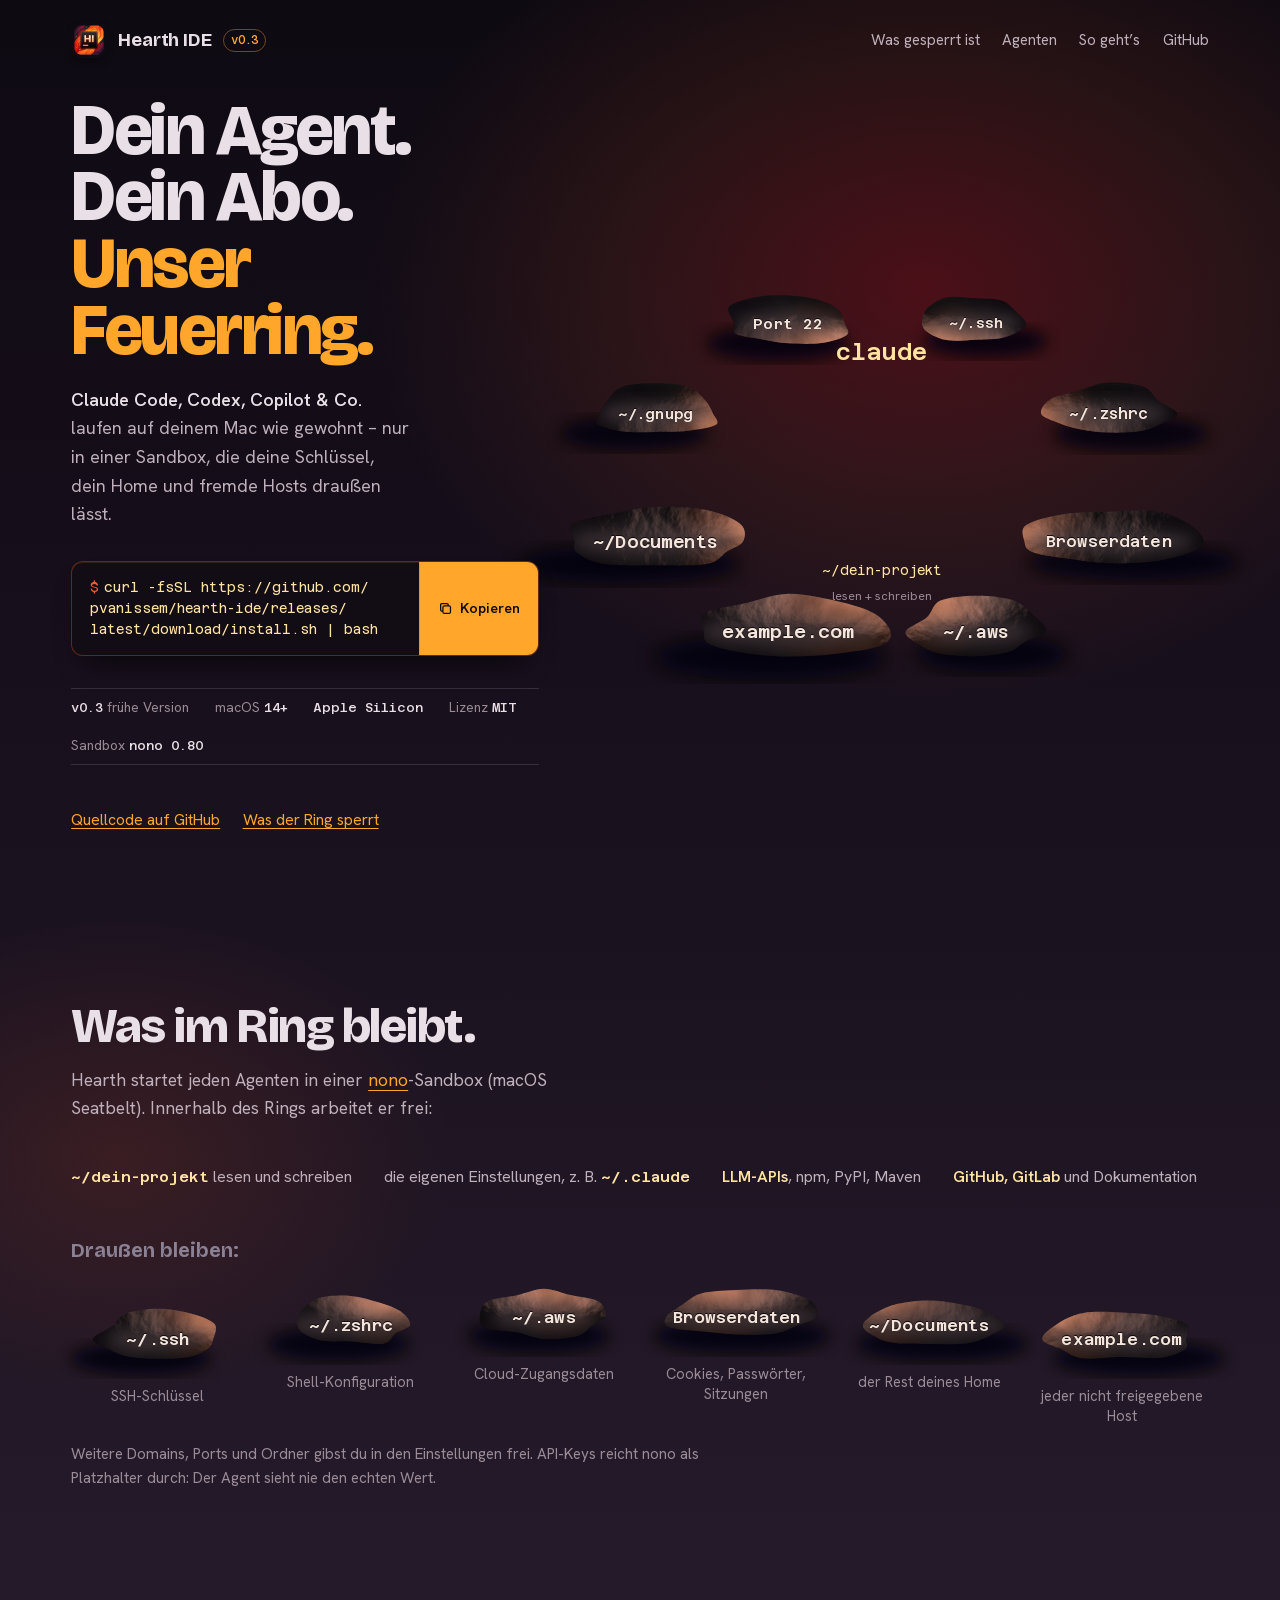
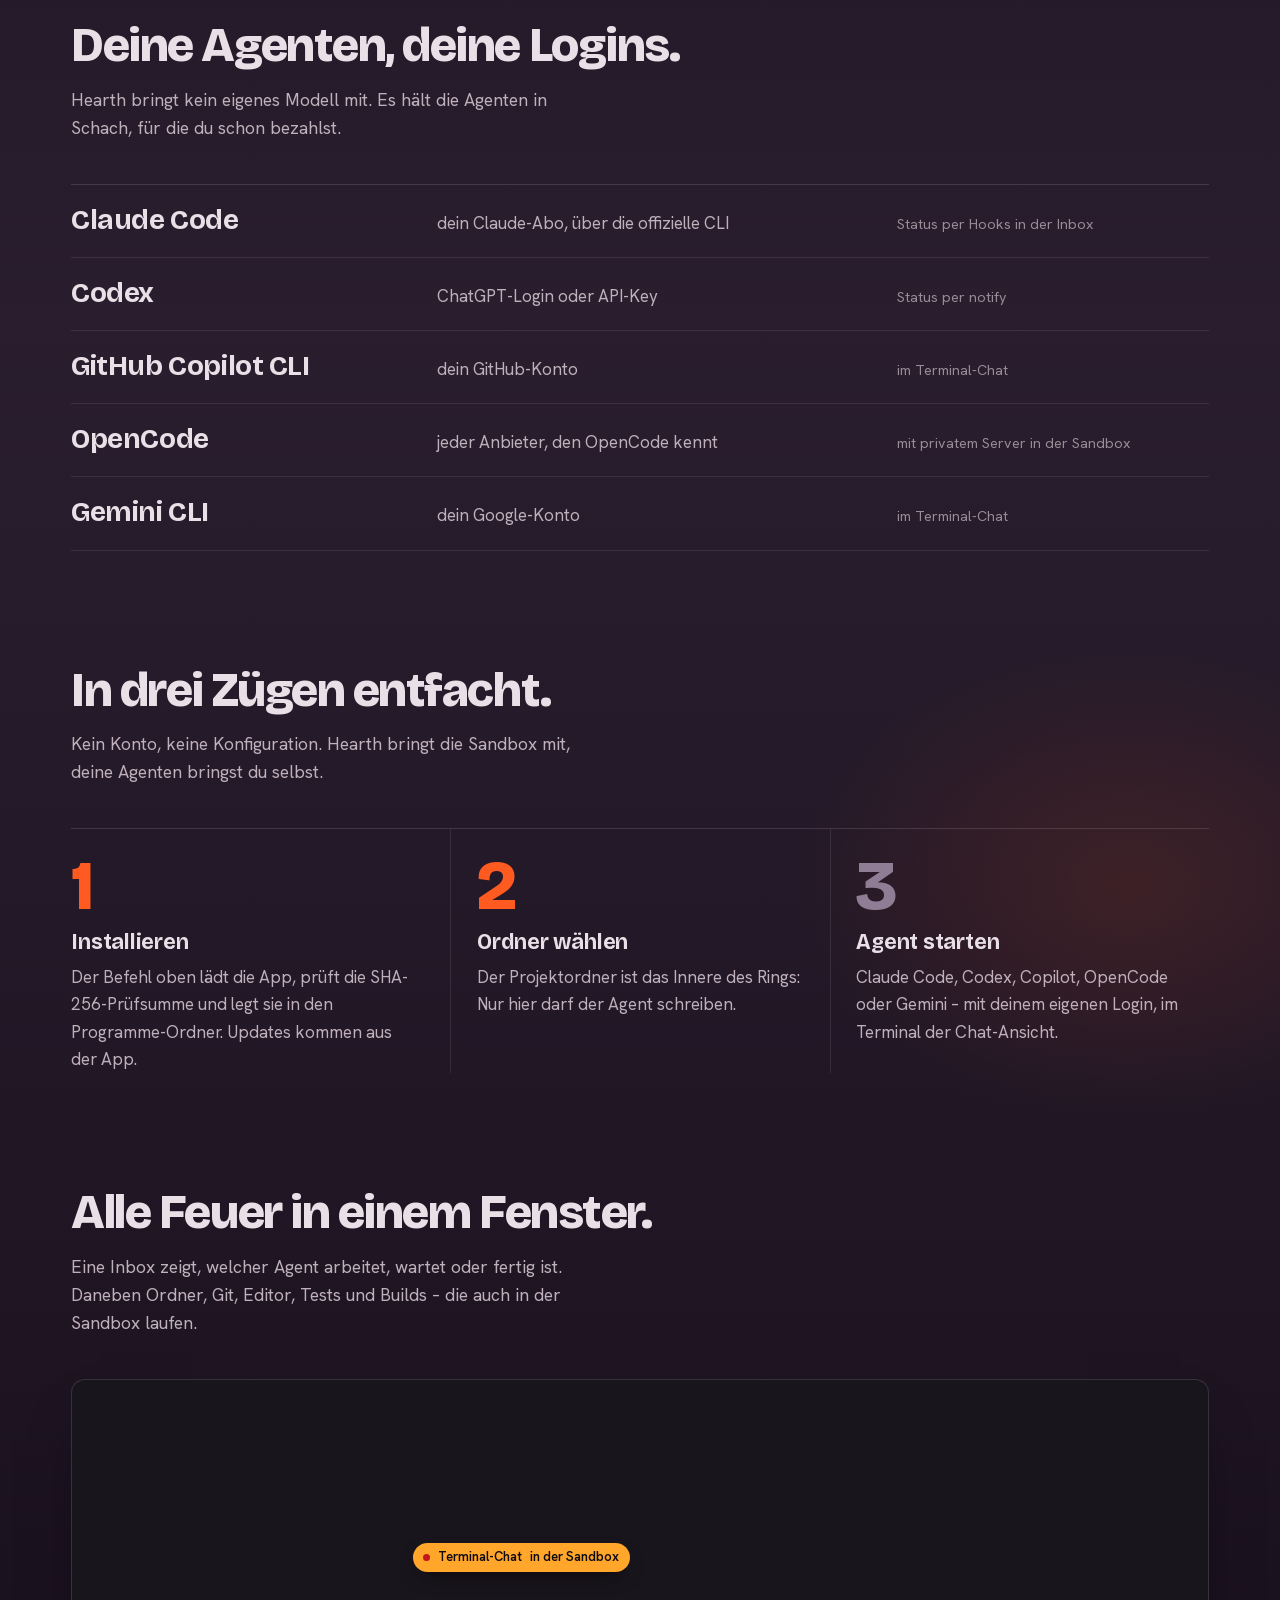
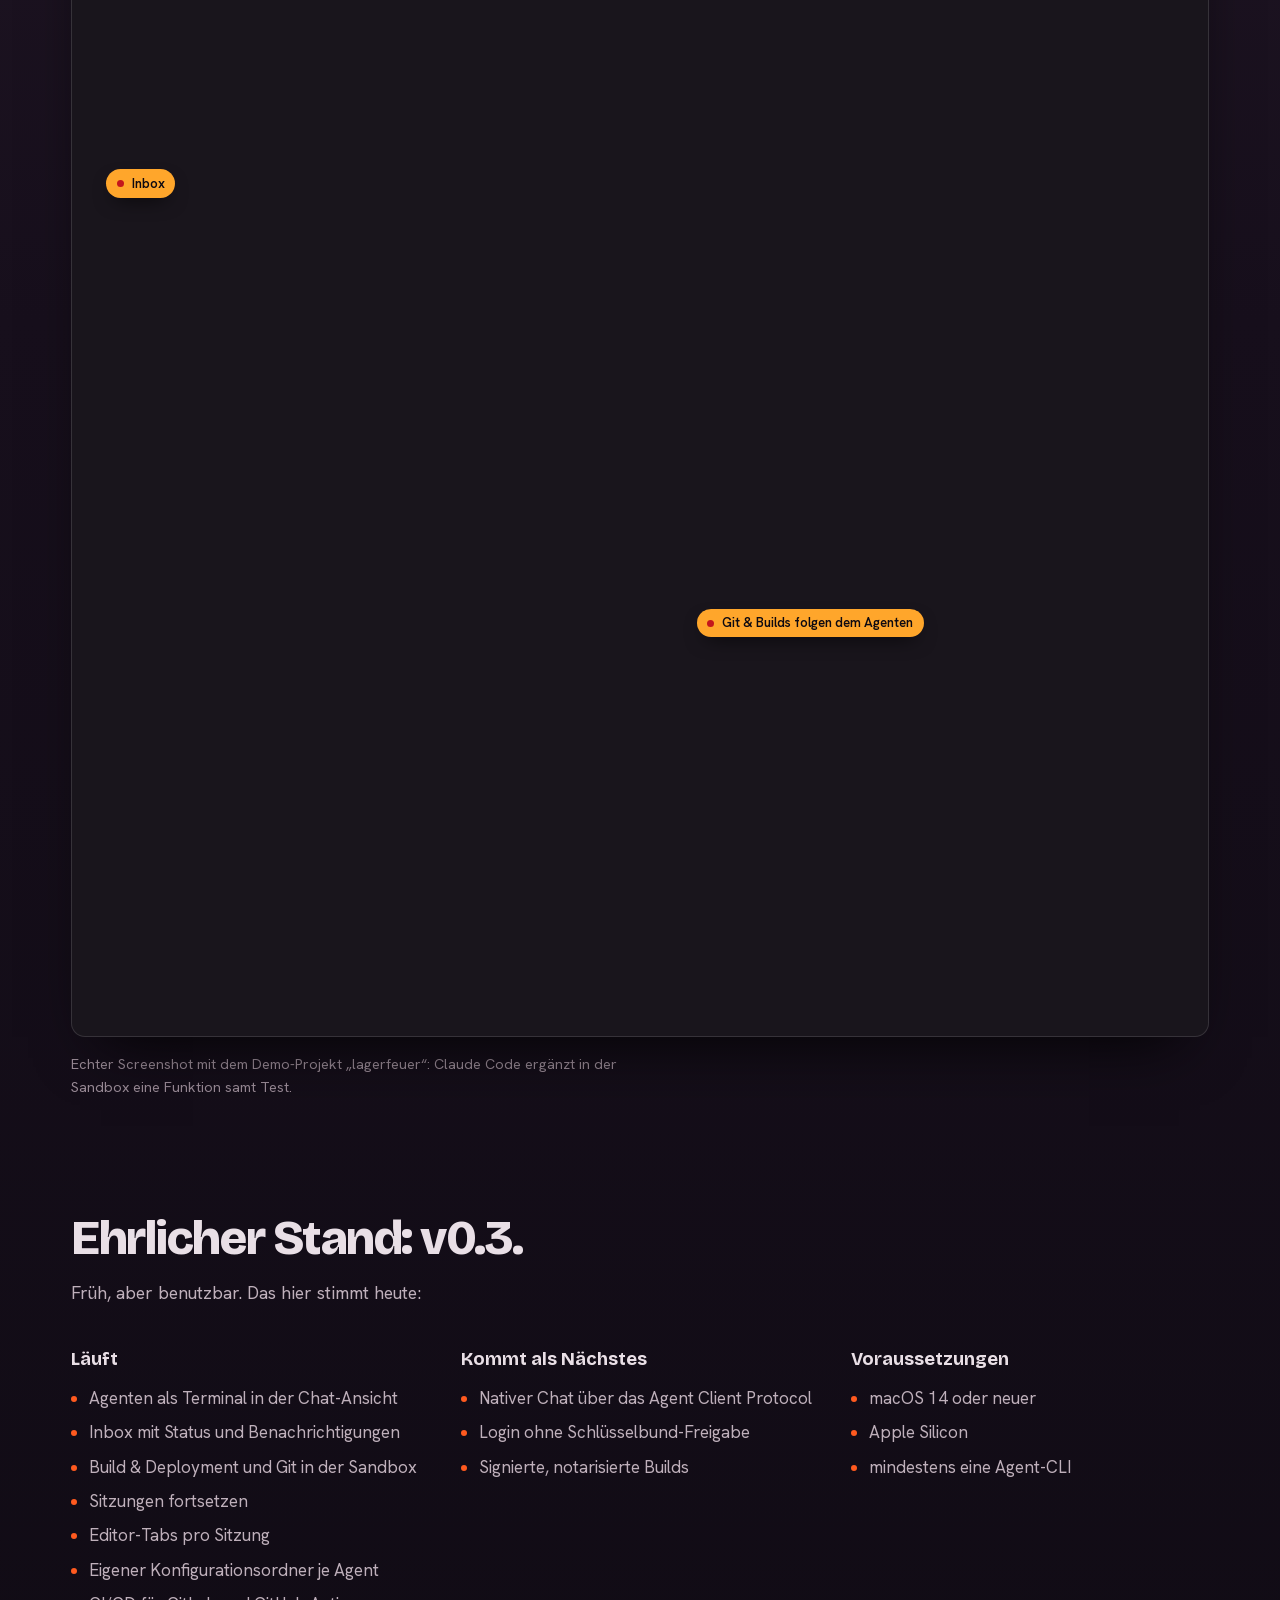
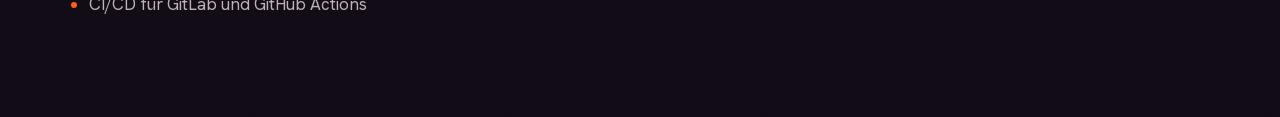
==== commit f134e5c6: "Landing page: Stand v0.3, CI/CD für GitLab und GitHub Actions Co-Authored-By: Claude Opus 5.5 <norep" ====
--- a/site/index.html
+++ b/site/index.html
@@ -215,7 +215,7 @@
   <header class="top">
     <a class="mark" href="./" aria-label="Hearth IDE – Startseite">
       <img src="assets/hearth-icon.webp" alt="" width="36" height="36">
-      Hearth IDE <span class="version">v0.2.1</span>
+      Hearth IDE <span class="version">v0.3</span>
     </a>
     <nav aria-label="Seitenbereiche">
       <a href="#ring">Was gesperrt ist</a>
@@ -241,7 +241,7 @@
         </div>
 
         <ul class="facts" aria-label="Eckdaten">
-          <li><b>v0.2.1</b> frühe Version</li>
+          <li><b>v0.3</b> frühe Version</li>
           <li>macOS <b>14+</b></li>
           <li><b>Apple Silicon</b></li>
           <li>Lizenz <b>MIT</b></li>
@@ -327,7 +327,7 @@
     </section>
 
     <section aria-labelledby="stand-h">
-      <h2 id="stand-h">Ehrlicher Stand: v0.2.1.</h2>
+      <h2 id="stand-h">Ehrlicher Stand: v0.3.</h2>
       <p class="section-lede">Früh, aber benutzbar. Das hier stimmt heute:</p>
       <div class="status">
         <div>
@@ -339,6 +339,7 @@
             <li>Sitzungen fortsetzen</li>
             <li>Editor-Tabs pro Sitzung</li>
             <li>Eigener Konfigurationsordner je Agent</li>
+            <li>CI/CD für GitLab und GitHub Actions</li>
           </ul>
         </div>
         <div>
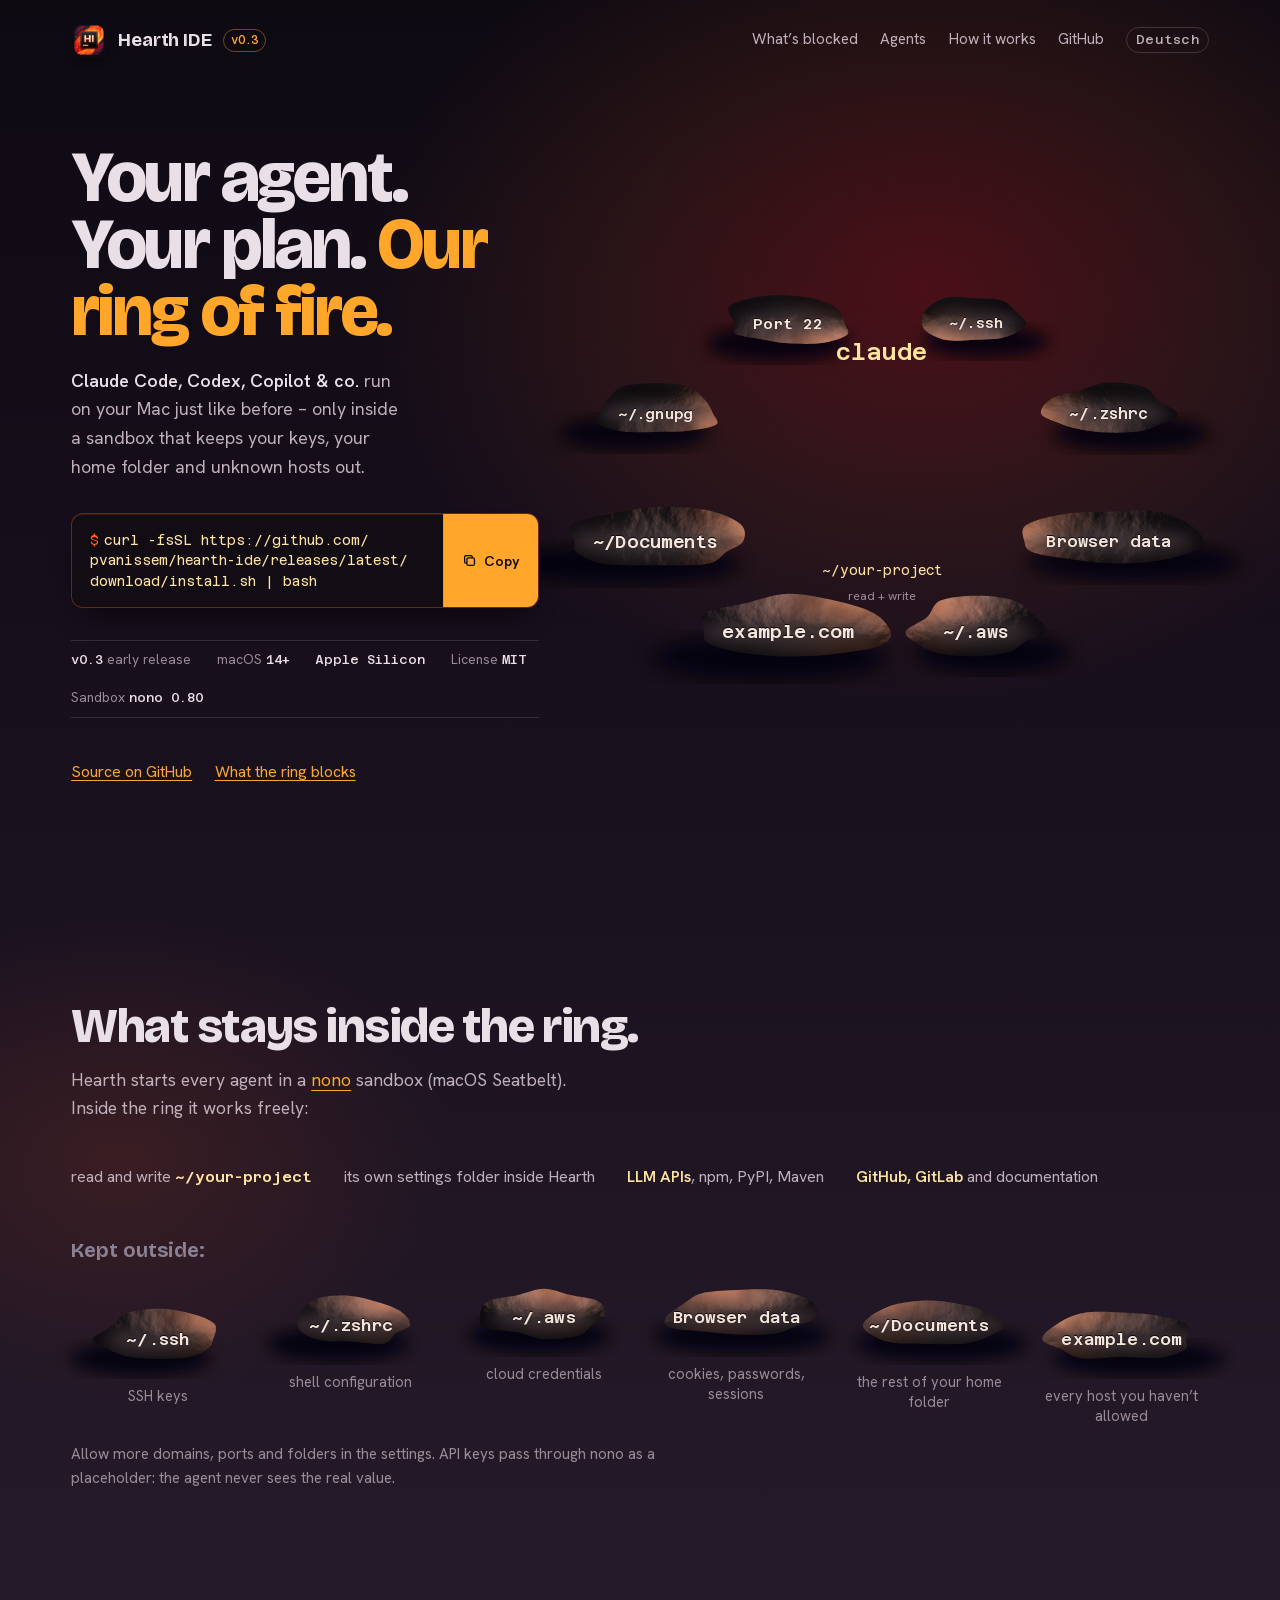
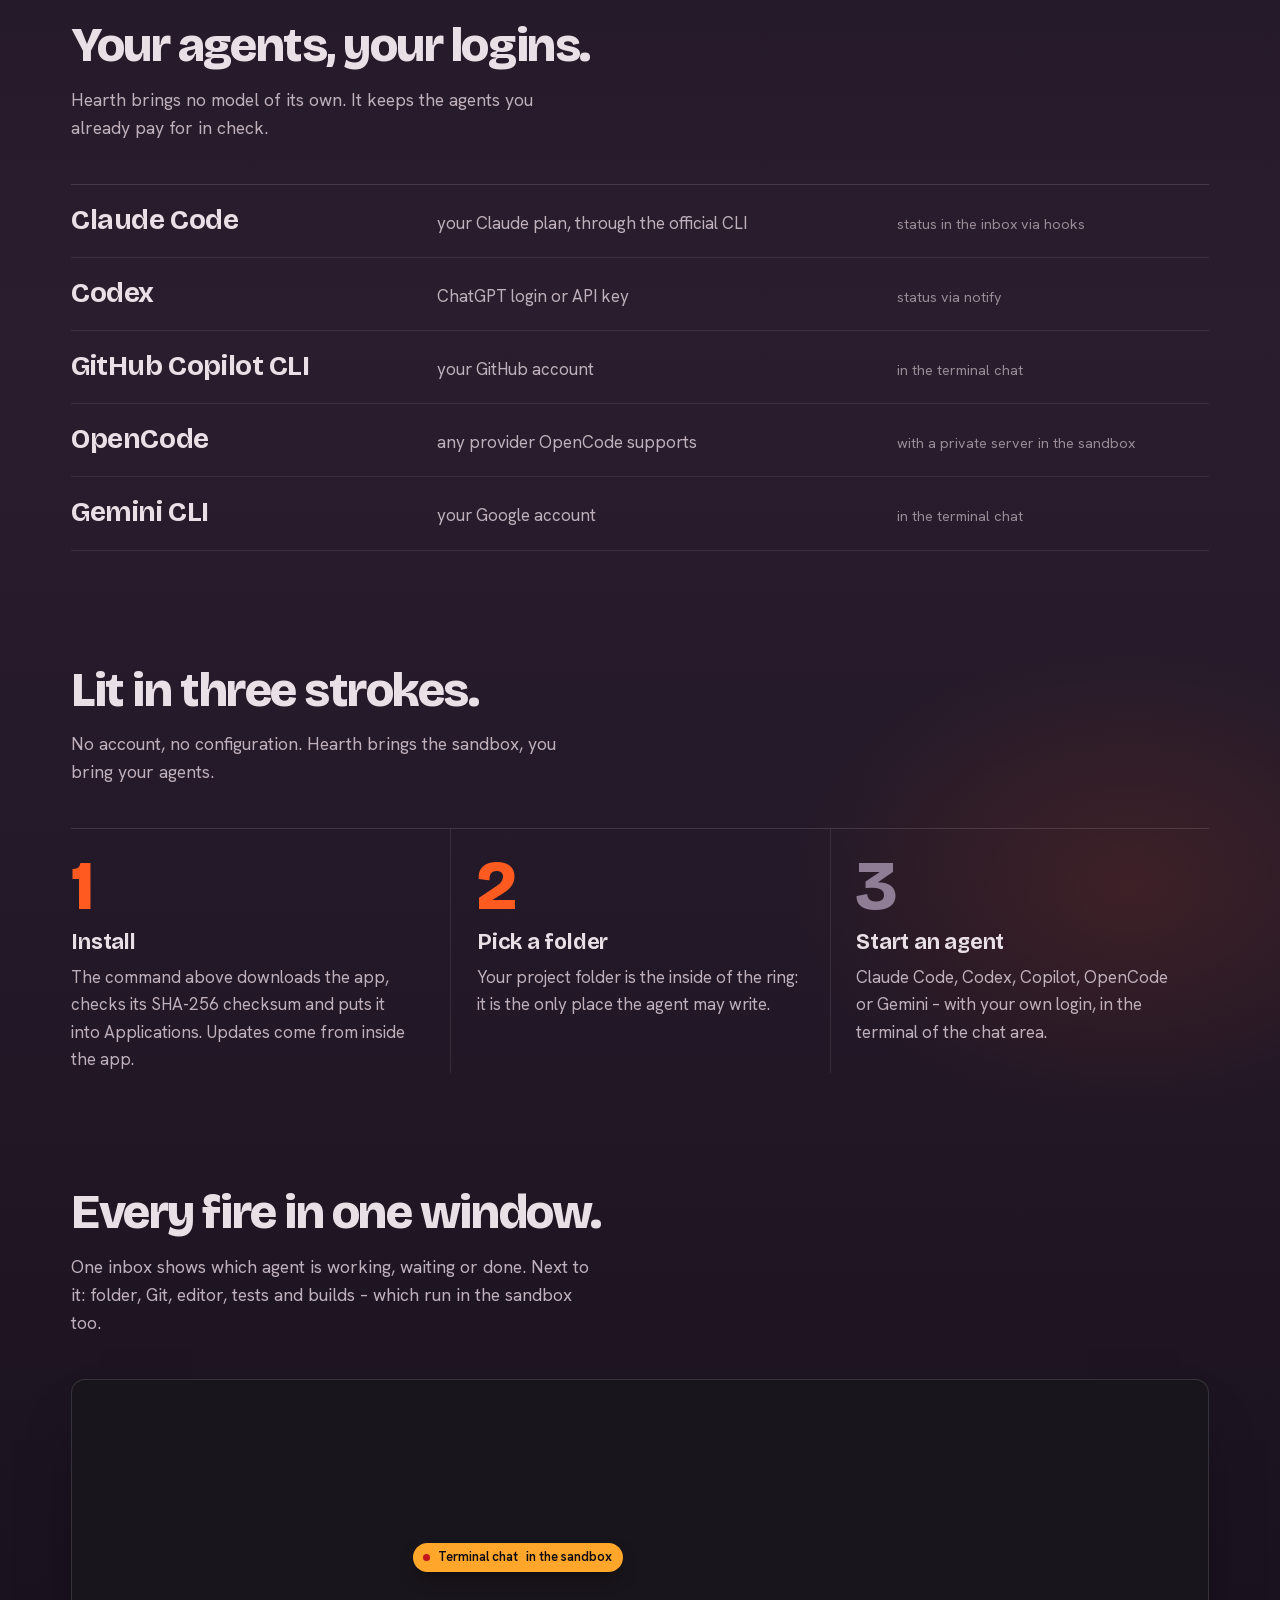
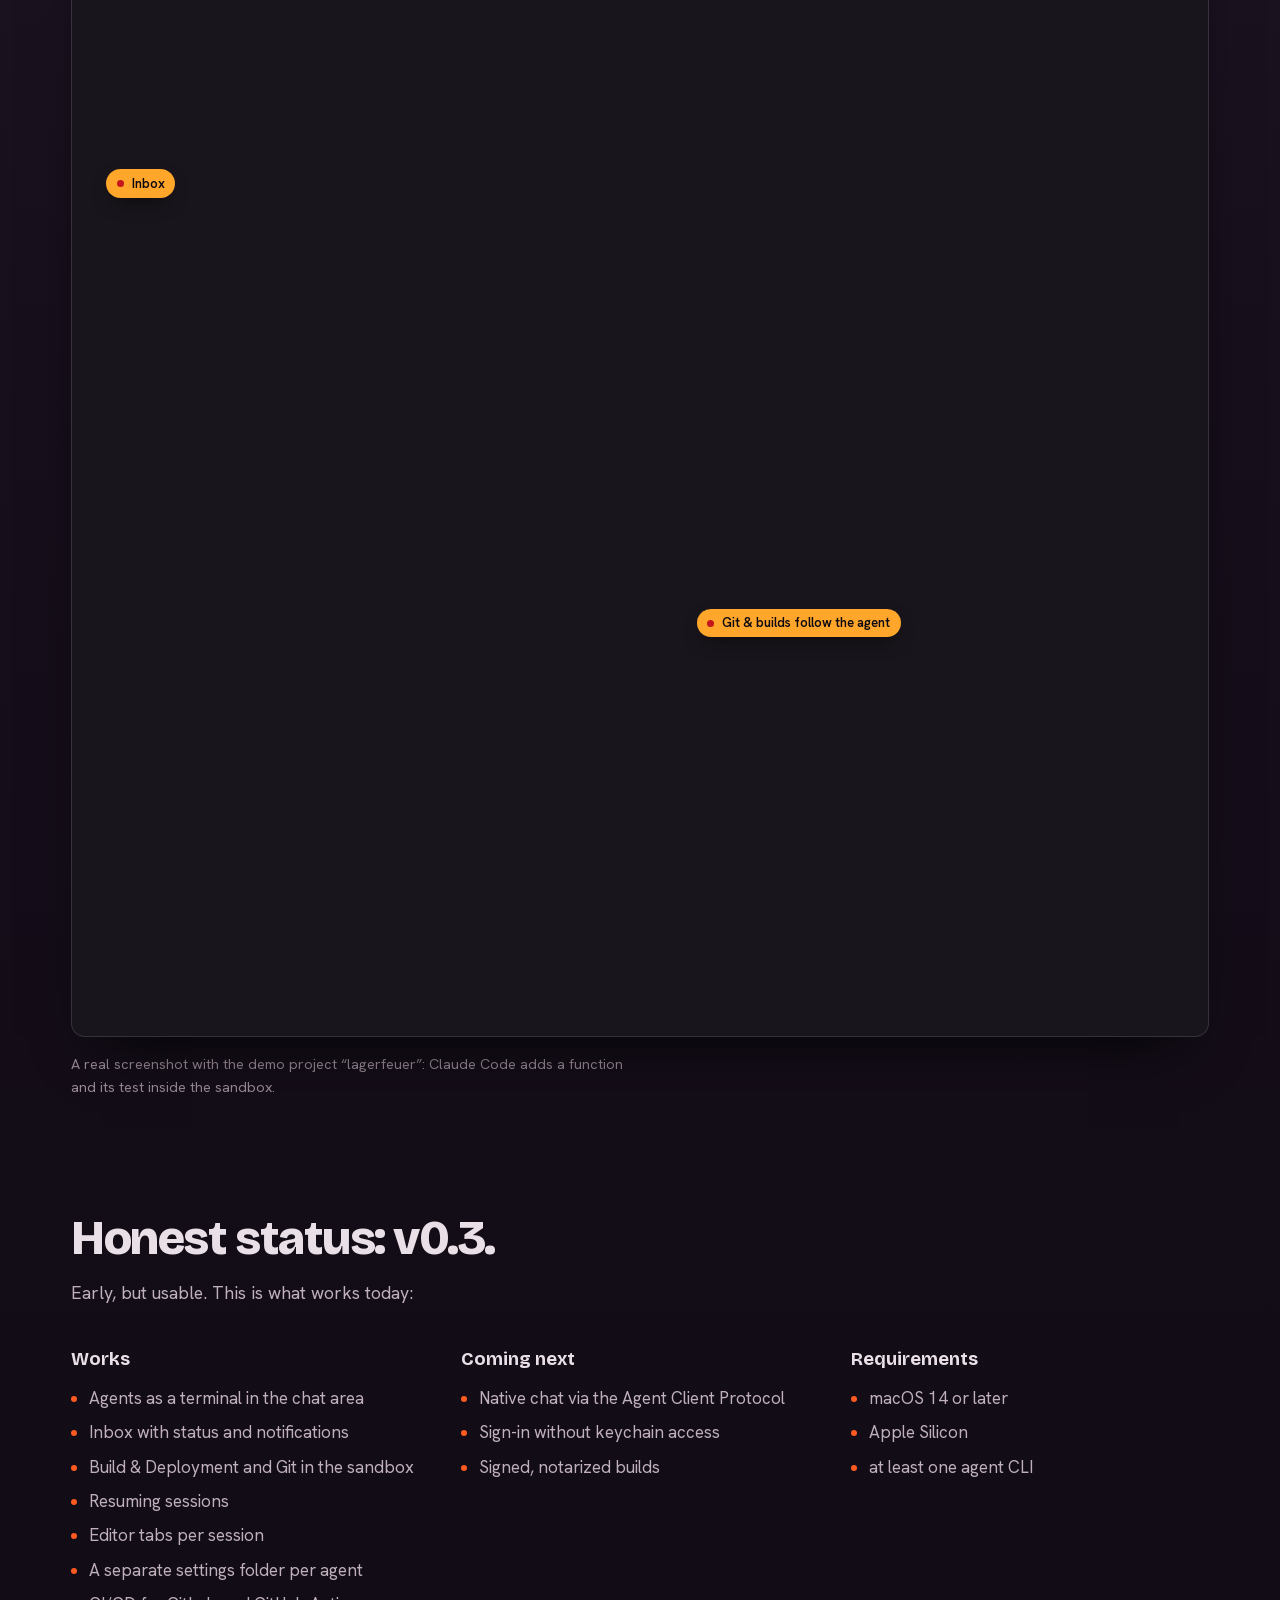
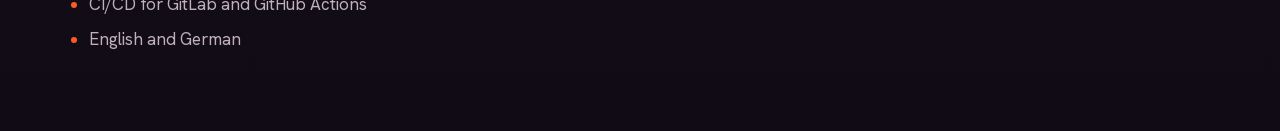
==== commit 9201942a: "English README and landing page (German at /de/) The landing page shares site.css/site.js; the scrip" ====
--- a/site/index.html
+++ b/site/index.html
@@ -1,361 +1,174 @@
 <!doctype html>
-<html lang="de">
+<html lang="en">
 <head>
 <meta charset="utf-8">
 <meta name="viewport" content="width=device-width, initial-scale=1">
-<title>Hearth IDE – Dein Agent. Dein Abo. Unser Feuerring.</title>
-<meta name="description" content="Hearth IDE ist eine native macOS-App, die Claude Code, Codex, GitHub Copilot CLI, OpenCode und Gemini CLI in einer nono-Sandbox laufen lässt – mit einer Inbox für alle Sitzungen.">
+<title>Hearth IDE – Your agent. Your plan. Our ring of fire.</title>
+<meta name="description" content="Hearth IDE is a native macOS app that runs Claude Code, Codex, GitHub Copilot CLI, OpenCode and Gemini CLI inside a nono sandbox – with one inbox for all your sessions.">
 <meta property="og:title" content="Hearth IDE">
-<meta property="og:description" content="Dein Agent. Dein Abo. Unser Feuerring. Jede Agent-CLI in einer Sandbox auf deinem Mac.">
+<meta property="og:description" content="Your agent. Your plan. Our ring of fire. Every agent CLI in a sandbox on your Mac.">
 <meta property="og:image" content="https://pvanissem.github.io/hearth-ide/assets/hearth-app.webp">
+<meta property="og:locale" content="en_US">
 <meta name="theme-color" content="#0e0a12">
+<link rel="canonical" href="https://pvanissem.github.io/hearth-ide/">
+<link rel="alternate" hreflang="en" href="https://pvanissem.github.io/hearth-ide/">
+<link rel="alternate" hreflang="de" href="https://pvanissem.github.io/hearth-ide/de/">
+<link rel="alternate" hreflang="x-default" href="https://pvanissem.github.io/hearth-ide/">
 <link rel="icon" type="image/png" href="assets/favicon.png">
 <link rel="apple-touch-icon" href="assets/apple-touch-icon.png">
 <link rel="preload" href="assets/fonts/bricolage-grotesque-latin.woff2" as="font" type="font/woff2" crossorigin>
 <link rel="stylesheet" href="assets/fonts.css">
-<style>
-:root {
-  --night: #0e0a12;
-  --night-2: #170f1c;
-  --plum: #2a1e2e;
-  --crimson: #c4161c;
-  --ember: #ff5a1f;
-  --flame: #ffa62b;
-  --core: #ffe3a1;
-  --ash: #e9dfe6;
-  --ash-2: #bfb0bb;
-  --ash-3: #9a8b97;
-  --cold: #8a8194;
-  --flicker: 1;
-  --display: "Bricolage Grotesque", "Avenir Next", sans-serif;
-  --body: "Hanken Grotesk", "Avenir Next", sans-serif;
-  --mono: "Azeret Mono", ui-monospace, "SF Mono", monospace;
-  --gutter: clamp(1rem, 4vw, 3.5rem);
-  --ease: cubic-bezier(.16, 1, .3, 1);
-}
-* { box-sizing: border-box; }
-html { background: var(--night); color: var(--ash); scrollbar-color: #3b3140 var(--night); overflow-x: clip; }
-body {
-  margin: 0;
-  font: 400 1.0625rem/1.6 var(--body);
-  background: linear-gradient(var(--night), var(--night-2) 40rem, var(--plum) 120rem, var(--night-2) 220rem, var(--night));
-  -webkit-font-smoothing: antialiased;
-  text-rendering: optimizeLegibility;
-  overflow-x: clip;
-}
-::selection { background: var(--ember); color: var(--night); }
-:focus-visible { outline: 2px solid var(--flame); outline-offset: 3px; border-radius: 4px; }
-a { color: var(--flame); text-decoration-thickness: 1px; text-underline-offset: .2em; }
-a:hover { color: var(--core); }
-code, kbd, .mono { font-family: var(--mono); font-variant-ligatures: none; }
-code { font-size: .92em; }
-img { max-width: 100%; display: block; }
-.sr-only { position: absolute; width: 1px; height: 1px; overflow: hidden; clip: rect(0 0 0 0); white-space: nowrap; }
-.wrap { position: relative; width: min(1240px, 100%); margin: 0 auto; padding: 0 var(--gutter); }
-
-/* firelight: the only light source; its glow flickers with the fire (--flicker is set by the canvas loop) */
-.firelight { position: absolute; pointer-events: none; z-index: 0; border-radius: 50%;
-  background: radial-gradient(closest-side, rgba(196, 22, 28, .32), rgba(255, 90, 31, .1) 55%, transparent);
-  opacity: calc(.75 + .25 * var(--flicker)); }
-.firelight.hero-light { width: 70rem; height: 52rem; right: -14rem; top: -8rem; }
-.ember-light { position: absolute; pointer-events: none; z-index: 0; width: 42rem; height: 30rem; border-radius: 50%;
-  background: radial-gradient(closest-side, rgba(255, 90, 31, .12), transparent);
-  animation: smoulder 5.5s ease-in-out infinite alternate; }
-@keyframes smoulder { 0% { opacity: .55; } 40% { opacity: .9; } 55% { opacity: .7; } 100% { opacity: 1; } }
-
-/* ---------- Top ---------- */
-.top { position: relative; z-index: 2; display: flex; align-items: center; justify-content: space-between; padding-top: 1.4rem; }
-.mark { display: flex; align-items: center; gap: .7rem; color: var(--ash); text-decoration: none; font: 700 1.15rem/1 var(--display); letter-spacing: -.01em; }
-.mark img { width: 36px; height: 36px; border-radius: 9px; box-shadow: 0 4px 10px -4px rgba(0, 0, 0, .8); }
-.version { font: 500 .72rem/1 var(--mono); color: var(--flame); border: 1px solid rgba(255, 166, 43, .4); padding: .3rem .45rem; border-radius: 999px; }
-.top nav { display: flex; gap: 1.4rem; font-size: .95rem; }
-.top nav a { color: var(--ash-2); text-decoration: none; }
-.top nav a:hover { color: var(--ash); }
-
-/* ---------- Hero ---------- */
-.hero { position: relative; z-index: 1; display: grid; grid-template-columns: minmax(0, 5fr) minmax(0, 7fr); align-items: center; gap: 1rem; min-height: min(92vh, 860px); padding-block: 1.5rem 2.5rem; }
-.pitch { position: relative; z-index: 2; }
-h1 { font: 800 clamp(2.7rem, 5.6vw, 5.4rem)/.93 var(--display); font-variation-settings: "opsz" 96; letter-spacing: -.035em; margin: 0 0 1.4rem; text-wrap: balance; }
-h1 .lit { color: var(--flame); }
-.lede { font-size: clamp(1.05rem, 1.4vw, 1.2rem); color: var(--ash-2); max-width: 34ch; margin: 0 0 2rem; }
-.lede strong { color: var(--ash); font-weight: 600; }
-
-.install { position: relative; display: flex; align-items: stretch; max-width: 36rem; border-radius: 12px; background: #120c15; border: 1px solid rgba(255, 90, 31, .35); box-shadow: 0 16px 30px -16px rgba(0, 0, 0, .9), inset 0 1px 0 rgba(255, 166, 43, .12); }
-.install code { flex: 1; min-width: 0; white-space: normal; overflow-wrap: break-word; padding: .95rem 1.1rem; color: var(--core); font-size: .84rem; line-height: 1.55; }
-.install code .prompt { color: var(--ember); user-select: none; margin-right: .6ch; }
-.copy { flex: none; display: inline-flex; align-items: center; gap: .45rem; cursor: pointer; border: 0; border-left: 1px solid rgba(255, 90, 31, .3); border-radius: 0 11px 11px 0; padding: 0 1.1rem; font: 600 .9rem var(--body); color: var(--night); background: var(--flame); transition: background .25s var(--ease); }
-.copy:hover { background: var(--core); }
-.copy svg { width: 1.05em; height: 1.05em; }
-.copy[data-state="done"] { background: #ffd27a; }
-.copy-status { position: absolute; left: 0; top: calc(100% + .55rem); font-size: .85rem; color: var(--ash-3); }
-.pitch-links { display: flex; flex-wrap: wrap; gap: 1.4rem; margin-top: 2.6rem; font-size: .98rem; }
-
-.facts { display: flex; flex-wrap: wrap; column-gap: 1.6rem; margin: 2rem 0 0; padding: 0; list-style: none; border-top: 1px solid rgba(233, 223, 230, .14); border-bottom: 1px solid rgba(233, 223, 230, .14); max-width: 36rem; }
-.facts li { font: 400 .86rem/1 var(--body); color: var(--ash-3); padding: .75rem 0; white-space: nowrap; }
-.facts b { font: 500 .8rem/1 var(--mono); font-variant-ligatures: none; color: var(--ash); }
-
-/* ---------- The ring ---------- */
-.ring { position: relative; width: 100%; aspect-ratio: 1 / .86; }
-.ring canvas { position: absolute; inset: 0; width: 100%; height: 100%; -webkit-mask-image: linear-gradient(transparent 0, #000 22%); mask-image: linear-gradient(transparent 0, #000 22%); }
-.ring svg.stones { position: absolute; inset: 0; width: 100%; height: 100%; overflow: visible; }
-.stone { cursor: help; }
-.stone .heat { opacity: calc(.35 + .4 * var(--flicker)); }
-.stone .hitglow { opacity: 0; transition: opacity .7s var(--ease); }
-.stone.hit .hitglow { opacity: 1; transition-duration: .08s; }
-[data-stone-holder]:focus-visible .rock { stroke: var(--flame); stroke-width: 3; }
-[data-stone-holder] { outline: none; }
-.cut { font-family: var(--mono); font-weight: 600; font-variant-ligatures: none; letter-spacing: .01em; pointer-events: none; }
-.cut .lip { fill: #f4e6dc; }
-.cut .recess { fill: #0c0708; opacity: .9; }
-.agent-name { position: absolute; left: 50%; top: 30%; transform: translate(-50%, -50%); font: 600 clamp(1.05rem, 1.9vw, 1.45rem)/1 var(--mono); font-variant-ligatures: none; color: var(--core); pointer-events: none; white-space: nowrap; transition: opacity .4s var(--ease), filter .4s var(--ease); }
-.agent-name.swap { opacity: 0; filter: blur(6px); }
-.inside-label { position: absolute; left: 50%; top: 67%; transform: translateX(-50%); text-align: center; pointer-events: none; }
-.inside-label code { display: block; font-size: .82rem; color: var(--core); }
-.inside-label span { font-size: .78rem; color: var(--ash-3); }
-.rule-tip { position: absolute; z-index: 3; pointer-events: none; left: 50%; bottom: -1.6rem; transform: translateX(-50%); width: min(21rem, 92%); padding: .6rem .8rem; border-radius: 9px; font-size: .86rem; line-height: 1.4; color: var(--ash); background: #1d1420; border: 1px solid rgba(255, 90, 31, .45); box-shadow: 0 12px 30px -12px rgba(0, 0, 0, .8); opacity: 0; transition: opacity .25s var(--ease); }
-.rule-tip.show { opacity: 1; }
-.rule-tip b { display: block; color: var(--flame); font: 600 .74rem/1.3 var(--mono); font-variant-ligatures: none; margin-bottom: .25rem; }
-
-/* ---------- Sections ---------- */
-section { position: relative; padding-block: clamp(4rem, 9vw, 8rem) 0; }
-section > * { position: relative; z-index: 1; }
-h2 { font: 800 clamp(2rem, 3.8vw, 3.4rem)/1 var(--display); letter-spacing: -.03em; margin: 0 0 1rem; text-wrap: balance; }
-.section-lede { color: var(--ash-2); max-width: 52ch; margin: 0 0 2.6rem; font-size: 1.1rem; }
-
-/* inside the ring vs. the stones that keep things out */
-.inside { display: flex; flex-wrap: wrap; gap: .6rem 2rem; margin: 0 0 3rem; padding: 0; list-style: none; }
-.inside li { font-size: 1rem; color: var(--ash-2); }
-.inside li code, .inside li strong { color: var(--core); font-weight: 600; }
-.outside-title { font: 700 1.25rem/1.2 var(--display); color: var(--cold); margin: 0 0 1.2rem; }
-.arc { list-style: none; margin: 0; padding: 0; display: grid; grid-template-columns: repeat(6, minmax(0, 1fr)); gap: 1rem 1.2rem; }
-.arc li { text-align: center; transform: translateY(calc(var(--lift, 0) * 1rem)); }
-.arc svg { width: 100%; height: auto; overflow: visible; }
-.arc p { margin: 0; font-size: .92rem; color: var(--ash-3); line-height: 1.35; }
-.side-note { margin-top: 2.4rem; color: var(--ash-3); font-size: .95rem; max-width: 70ch; }
-
-/* agents roster */
-.roster { list-style: none; margin: 0; padding: 0; border-top: 1px solid rgba(233, 223, 230, .14); }
-.roster li { display: grid; grid-template-columns: minmax(10rem, 1.1fr) minmax(0, 1.4fr) minmax(0, 1fr); gap: 1.4rem; align-items: baseline; padding: 1.25rem 0; border-bottom: 1px solid rgba(233, 223, 230, .1); }
-.roster .who { font: 700 clamp(1.3rem, 2.2vw, 1.8rem)/1.1 var(--display); letter-spacing: -.015em; transition: color .3s var(--ease); }
-.roster .login { color: var(--ash-2); }
-.roster .how { font-size: .9rem; color: var(--ash-3); }
-.roster li:hover .who { color: var(--flame); }
-
-/* three strokes: each number ignites in turn */
-.strokes { list-style: none; margin: 0; padding: 0; display: grid; grid-template-columns: repeat(3, minmax(0, 1fr)); border-top: 1px solid rgba(233, 223, 230, .14); }
-.strokes li { position: relative; padding: 1.8rem 1.6rem 0 0; }
-.strokes li + li { padding-left: 1.6rem; border-left: 1px solid rgba(233, 223, 230, .1); }
-.strokes .n { display: block; font: 800 4.4rem/.8 var(--display); color: #8f7d95; margin-bottom: 1rem; }
-.strokes li.on .n { color: var(--ember); animation: ignite .9s steps(1, end); }
-@keyframes ignite { 0% { color: #8f7d95; } 12% { color: var(--flame); } 22% { color: #8f7d95; } 34% { color: var(--core); } 46% { color: var(--crimson); } 60% { color: var(--flame); } 100% { color: var(--ember); } }
-.strokes h3 { font: 700 1.35rem/1.2 var(--display); margin: 0 0 .5rem; letter-spacing: -.01em; }
-.strokes p { margin: 0; color: var(--ash-2); max-width: 34ch; }
-
-/* the app at work */
-.shot { margin: 0; }
-.shot-frame { position: relative; border-radius: 14px; overflow: hidden; border: 1px solid rgba(233, 223, 230, .14); box-shadow: 0 30px 60px -30px rgba(0, 0, 0, .95); background: #19151c; }
-.shot-frame img { width: 100%; height: auto; }
-.pin { position: absolute; display: flex; align-items: center; gap: .5rem; font: 600 .82rem/1.2 var(--body); color: var(--night); background: var(--flame); padding: .4rem .65rem; border-radius: 999px; box-shadow: 0 8px 20px -8px rgba(0, 0, 0, .8); white-space: nowrap; }
-.pin::before { content: ""; width: 7px; height: 7px; border-radius: 50%; background: var(--crimson); }
-.pin.inbox { left: 3%; top: 31%; }
-.pin.chat { left: 30%; top: 13%; }
-.pin.inspector { left: 55%; top: 66%; }
-.shot figcaption { margin-top: 1rem; font-size: .9rem; color: var(--ash-3); max-width: 70ch; }
-
-/* honest status */
-.status { display: grid; grid-template-columns: repeat(3, minmax(0, 1fr)); gap: 2rem; }
-.status h3 { font: 700 1.15rem/1.2 var(--display); margin: 0 0 .9rem; }
-.status ul { margin: 0; padding-left: 1.1rem; color: var(--ash-2); }
-.status li { margin-bottom: .45rem; }
-.status li::marker { color: var(--ember); }
-
-/* close: the last fire */
-.close { text-align: center; padding-block: clamp(5rem, 10vw, 9rem) clamp(3rem, 6vw, 5rem); }
-.embers { position: relative; width: 132px; height: 132px; margin: 0 auto 1.6rem; }
-.embers::before { content: ""; position: absolute; inset: -40px; border-radius: 50%; background: radial-gradient(closest-side, rgba(255, 90, 31, .45), rgba(196, 22, 28, .15) 60%, transparent); animation: smoulder 2.6s ease-in-out infinite alternate; }
-.embers.flare::before { animation: flare 1.2s var(--ease); }
-@keyframes flare { 0% { opacity: 1; transform: scale(1); } 25% { opacity: 1; transform: scale(1.45); } 100% { opacity: .8; transform: scale(1); } }
-.embers img { position: relative; width: 96px; height: 96px; margin: 18px; border-radius: 22px; box-shadow: 0 14px 30px -12px rgba(0, 0, 0, .9); }
-.close h2 { margin-bottom: 1.6rem; }
-.close .install { margin: 0 auto; text-align: left; }
-.close .pitch-links { justify-content: center; }
-footer { border-top: 1px solid rgba(233, 223, 230, .1); padding-block: 2rem 3rem; font-size: .88rem; color: var(--ash-3); display: flex; flex-wrap: wrap; gap: .4rem 1.6rem; justify-content: space-between; }
-footer a { color: var(--ash-2); }
-
-@media (max-width: 960px) {
-  .hero { grid-template-columns: minmax(0, 1fr); min-height: 0; padding-top: .5rem; }
-  .ring { order: -1; width: 100%; max-width: 560px; margin: 0 auto 4.5rem; }
-  .rule-tip { bottom: -4.2rem; }
-  .lede { max-width: 46ch; }
-  .arc { grid-template-columns: repeat(3, minmax(0, 1fr)); }
-  .arc li { transform: none; }
-  .strokes { grid-template-columns: 1fr; }
-  .strokes li, .strokes li + li { padding: 1.6rem 0; border-left: 0; border-bottom: 1px solid rgba(233, 223, 230, .1); }
-  .status { grid-template-columns: 1fr; }
-  .roster li { grid-template-columns: 1fr; gap: .3rem; }
-}
-@media (max-width: 560px) {
-  .top nav a:not(.gh) { display: none; }
-  .copy .copy-text { display: none; }
-  .inside-label span { display: none; }
-  .arc { grid-template-columns: repeat(2, minmax(0, 1fr)); }
-  .pin.inspector { display: none; }
-  .pin.inbox { left: 4%; top: 30%; }
-  .pin.chat { left: 50%; top: 9%; }
-  .pin .long { display: none; }
-}
-@media (prefers-reduced-motion: reduce) {
-  *, *::before, *::after { transition-duration: .01ms !important; animation: none !important; }
-}
-</style>
+<link rel="stylesheet" href="assets/site.css">
 </head>
 <body>
 <div class="wrap">
   <div class="firelight hero-light" aria-hidden="true"></div>
   <header class="top">
-    <a class="mark" href="./" aria-label="Hearth IDE – Startseite">
+    <a class="mark" href="./" aria-label="Hearth IDE – home">
       <img src="assets/hearth-icon.webp" alt="" width="36" height="36">
       Hearth IDE <span class="version">v0.3</span>
     </a>
-    <nav aria-label="Seitenbereiche">
-      <a href="#ring">Was gesperrt ist</a>
-      <a href="#agenten">Agenten</a>
-      <a href="#so-gehts">So geht’s</a>
+    <nav aria-label="Page sections">
+      <a href="#ring">What’s blocked</a>
+      <a href="#agents">Agents</a>
+      <a href="#how">How it works</a>
       <a class="gh" href="https://github.com/pvanissem/hearth-ide">GitHub</a>
+      <a class="lang" href="de/" hreflang="de" lang="de">Deutsch</a>
     </nav>
   </header>
 
   <main>
     <div class="hero">
       <div class="pitch">
-        <h1>Dein Agent. Dein Abo. <span class="lit">Unser Feuerring.</span></h1>
-        <p class="lede"><strong>Claude Code, Codex, Copilot &amp; Co.</strong> laufen auf deinem Mac wie gewohnt – nur in einer Sandbox, die deine Schlüssel, dein Home und fremde Hosts draußen lässt.</p>
+        <h1>Your agent. Your plan. <span class="lit">Our ring of fire.</span></h1>
+        <p class="lede"><strong>Claude Code, Codex, Copilot &amp; co.</strong> run on your Mac just like before – only inside a sandbox that keeps your keys, your home folder and unknown hosts out.</p>
 
         <div class="install" data-install>
           <code><span class="prompt">$</span><span data-cmd>curl -fsSL https://<wbr>github.com/<wbr>pvanissem/<wbr>hearth-ide/<wbr>releases/<wbr>latest/<wbr>download/<wbr>install.sh <wbr>| bash</span></code>
-          <button class="copy" type="button" data-copy aria-label="Installationsbefehl kopieren">
+          <button class="copy" type="button" data-copy aria-label="Copy the install command">
             <svg viewBox="0 0 20 20" fill="none" stroke="currentColor" stroke-width="1.7" aria-hidden="true"><rect x="6.5" y="6.5" width="10" height="10" rx="2"/><path d="M13.5 6.5V5a1.5 1.5 0 0 0-1.5-1.5H5A1.5 1.5 0 0 0 3.5 5v7A1.5 1.5 0 0 0 5 13.5h1.5"/></svg>
-            <span class="copy-text">Kopieren</span>
+            <span class="copy-text">Copy</span>
           </button>
           <span class="copy-status" role="status" aria-live="polite"></span>
         </div>
 
-        <ul class="facts" aria-label="Eckdaten">
-          <li><b>v0.3</b> frühe Version</li>
+        <ul class="facts" aria-label="Key facts">
+          <li><b>v0.3</b> early release</li>
           <li>macOS <b>14+</b></li>
           <li><b>Apple Silicon</b></li>
-          <li>Lizenz <b>MIT</b></li>
+          <li>License <b>MIT</b></li>
           <li>Sandbox <b>nono 0.80</b></li>
         </ul>
 
         <div class="pitch-links">
-          <a href="https://github.com/pvanissem/hearth-ide">Quellcode auf GitHub</a>
-          <a href="#ring">Was der Ring sperrt</a>
-        </div>
-      </div>
-
-      <div class="ring" data-ring aria-label="Ein Steinring aus Sandbox-Regeln um das Feuer des Agenten. Jeder Stein ist eine Sperre.">
+          <a href="https://github.com/pvanissem/hearth-ide">Source on GitHub</a>
+          <a href="#ring">What the ring blocks</a>
+        </div>
+      </div>
+
+      <div class="ring" data-ring aria-label="A ring of stones made of sandbox rules around the agent’s fire. Every stone is a block.">
         <canvas data-fire aria-hidden="true"></canvas>
         <svg class="stones" data-stones viewBox="0 0 1000 860" role="list"></svg>
         <div class="agent-name" data-agent aria-hidden="true">claude</div>
-        <div class="inside-label"><code>~/dein-projekt</code><span>lesen + schreiben</span></div>
+        <div class="inside-label"><code>~/your-project</code><span>read + write</span></div>
         <div class="rule-tip" data-tip aria-hidden="true"></div>
       </div>
     </div>
 
     <section id="ring" aria-labelledby="ring-h">
       <div class="ember-light" style="left:-18rem;top:2rem" aria-hidden="true"></div>
-      <h2 id="ring-h">Was im Ring bleibt.</h2>
-      <p class="section-lede">Hearth startet jeden Agenten in einer <a href="https://nono.sh">nono</a>-Sandbox (macOS Seatbelt). Innerhalb des Rings arbeitet er frei:</p>
+      <h2 id="ring-h">What stays inside the ring.</h2>
+      <p class="section-lede">Hearth starts every agent in a <a href="https://nono.sh">nono</a> sandbox (macOS Seatbelt). Inside the ring it works freely:</p>
       <ul class="inside">
-        <li><code>~/dein-projekt</code> lesen und schreiben</li>
-        <li>die eigenen Einstellungen, z. B. <code>~/.claude</code></li>
-        <li><strong>LLM-APIs</strong>, npm, PyPI, Maven</li>
-        <li><strong>GitHub, GitLab</strong> und Dokumentation</li>
+        <li>read and write <code>~/your-project</code></li>
+        <li>its own settings folder inside Hearth</li>
+        <li><strong>LLM APIs</strong>, npm, PyPI, Maven</li>
+        <li><strong>GitHub, GitLab</strong> and documentation</li>
       </ul>
-      <h3 class="outside-title">Draußen bleiben:</h3>
+      <h3 class="outside-title">Kept outside:</h3>
       <ul class="arc" data-arc>
-        <li style="--lift:1.4" data-stone="~/.ssh"><p>SSH-Schlüssel</p></li>
-        <li style="--lift:.5" data-stone="~/.zshrc"><p>Shell-Konfiguration</p></li>
-        <li style="--lift:0" data-stone="~/.aws"><p>Cloud-Zugangsdaten</p></li>
-        <li style="--lift:0" data-stone="Browserdaten"><p>Cookies, Passwörter, Sitzungen</p></li>
-        <li style="--lift:.5" data-stone="~/Documents"><p>der Rest deines Home</p></li>
-        <li style="--lift:1.4" data-stone="example.com"><p>jeder nicht freigegebene Host</p></li>
+        <li style="--lift:1.4" data-stone="~/.ssh"><p>SSH keys</p></li>
+        <li style="--lift:.5" data-stone="~/.zshrc"><p>shell configuration</p></li>
+        <li style="--lift:0" data-stone="~/.aws"><p>cloud credentials</p></li>
+        <li style="--lift:0" data-stone="Browser data"><p>cookies, passwords, sessions</p></li>
+        <li style="--lift:.5" data-stone="~/Documents"><p>the rest of your home folder</p></li>
+        <li style="--lift:1.4" data-stone="example.com"><p>every host you haven’t allowed</p></li>
       </ul>
-      <p class="side-note">Weitere Domains, Ports und Ordner gibst du in den Einstellungen frei. API-Keys reicht nono als Platzhalter durch: Der Agent sieht nie den echten Wert.</p>
-    </section>
-
-    <section id="agenten" aria-labelledby="agenten-h">
-      <h2 id="agenten-h">Deine Agenten, deine Logins.</h2>
-      <p class="section-lede">Hearth bringt kein eigenes Modell mit. Es hält die Agenten in Schach, für die du schon bezahlst.</p>
+      <p class="side-note">Allow more domains, ports and folders in the settings. API keys pass through nono as a placeholder: the agent never sees the real value.</p>
+    </section>
+
+    <section id="agents" aria-labelledby="agents-h">
+      <h2 id="agents-h">Your agents, your logins.</h2>
+      <p class="section-lede">Hearth brings no model of its own. It keeps the agents you already pay for in check.</p>
       <ul class="roster">
-        <li><span class="who">Claude Code</span><span class="login">dein Claude-Abo, über die offizielle CLI</span><span class="how">Status per Hooks in der Inbox</span></li>
-        <li><span class="who">Codex</span><span class="login">ChatGPT-Login oder API-Key</span><span class="how">Status per notify</span></li>
-        <li><span class="who">GitHub Copilot CLI</span><span class="login">dein GitHub-Konto</span><span class="how">im Terminal-Chat</span></li>
-        <li><span class="who">OpenCode</span><span class="login">jeder Anbieter, den OpenCode kennt</span><span class="how">mit privatem Server in der Sandbox</span></li>
-        <li><span class="who">Gemini CLI</span><span class="login">dein Google-Konto</span><span class="how">im Terminal-Chat</span></li>
+        <li><span class="who">Claude Code</span><span class="login">your Claude plan, through the official CLI</span><span class="how">status in the inbox via hooks</span></li>
+        <li><span class="who">Codex</span><span class="login">ChatGPT login or API key</span><span class="how">status via notify</span></li>
+        <li><span class="who">GitHub Copilot CLI</span><span class="login">your GitHub account</span><span class="how">in the terminal chat</span></li>
+        <li><span class="who">OpenCode</span><span class="login">any provider OpenCode supports</span><span class="how">with a private server in the sandbox</span></li>
+        <li><span class="who">Gemini CLI</span><span class="login">your Google account</span><span class="how">in the terminal chat</span></li>
       </ul>
     </section>
 
-    <section id="so-gehts" aria-labelledby="so-gehts-h">
+    <section id="how" aria-labelledby="how-h">
       <div class="ember-light" style="right:-16rem;top:6rem" aria-hidden="true"></div>
-      <h2 id="so-gehts-h">In drei Zügen entfacht.</h2>
-      <p class="section-lede">Kein Konto, keine Konfiguration. Hearth bringt die Sandbox mit, deine Agenten bringst du selbst.</p>
+      <h2 id="how-h">Lit in three strokes.</h2>
+      <p class="section-lede">No account, no configuration. Hearth brings the sandbox, you bring your agents.</p>
       <ol class="strokes" data-strokes>
-        <li><span class="n" aria-hidden="true">1</span><h3>Installieren</h3><p>Der Befehl oben lädt die App, prüft die SHA-256-Prüfsumme und legt sie in den Programme-Ordner. Updates kommen aus der App.</p></li>
-        <li><span class="n" aria-hidden="true">2</span><h3>Ordner wählen</h3><p>Der Projektordner ist das Innere des Rings: Nur hier darf der Agent schreiben.</p></li>
-        <li><span class="n" aria-hidden="true">3</span><h3>Agent starten</h3><p>Claude Code, Codex, Copilot, OpenCode oder Gemini – mit deinem eigenen Login, im Terminal der Chat-Ansicht.</p></li>
+        <li><span class="n" aria-hidden="true">1</span><h3>Install</h3><p>The command above downloads the app, checks its SHA-256 checksum and puts it into Applications. Updates come from inside the app.</p></li>
+        <li><span class="n" aria-hidden="true">2</span><h3>Pick a folder</h3><p>Your project folder is the inside of the ring: it is the only place the agent may write.</p></li>
+        <li><span class="n" aria-hidden="true">3</span><h3>Start an agent</h3><p>Claude Code, Codex, Copilot, OpenCode or Gemini – with your own login, in the terminal of the chat area.</p></li>
       </ol>
     </section>
 
     <section aria-labelledby="app-h">
-      <h2 id="app-h">Alle Feuer in einem Fenster.</h2>
-      <p class="section-lede">Eine Inbox zeigt, welcher Agent arbeitet, wartet oder fertig ist. Daneben Ordner, Git, Editor, Tests und Builds – die auch in der Sandbox laufen.</p>
+      <h2 id="app-h">Every fire in one window.</h2>
+      <p class="section-lede">One inbox shows which agent is working, waiting or done. Next to it: folder, Git, editor, tests and builds – which run in the sandbox too.</p>
       <figure class="shot">
         <div class="shot-frame">
           <picture>
             <source media="(max-width: 560px)" srcset="assets/hearth-app-phone.webp" width="1000" height="1106">
             <img src="assets/hearth-app.webp" width="2400" height="1326" loading="lazy" decoding="async"
-                 alt="Hearth IDE: links die Inbox mit einer fertigen Claude-Code-Sitzung, daneben der Terminal-Chat mit Sandbox-Abzeichen, rechts Verzeichnis, Git mit zwei Änderungen und Build &amp; Deployment.">
+                 alt="Hearth IDE: on the left the inbox with a finished Claude Code session, next to it the terminal chat with its sandbox badge, on the right the directory, Git with two changes and Build &amp; Deployment.">
           </picture>
           <span class="pin inbox">Inbox</span>
-          <span class="pin chat">Terminal-Chat<span class="long"> in der Sandbox</span></span>
-          <span class="pin inspector">Git &amp; Builds folgen dem Agenten</span>
-        </div>
-        <figcaption>Echter Screenshot mit dem Demo-Projekt „lagerfeuer“: Claude Code ergänzt in der Sandbox eine Funktion samt Test.</figcaption>
+          <span class="pin chat">Terminal chat<span class="long"> in the sandbox</span></span>
+          <span class="pin inspector">Git &amp; builds follow the agent</span>
+        </div>
+        <figcaption>A real screenshot with the demo project “lagerfeuer”: Claude Code adds a function and its test inside the sandbox.</figcaption>
       </figure>
     </section>
 
-    <section aria-labelledby="stand-h">
-      <h2 id="stand-h">Ehrlicher Stand: v0.3.</h2>
-      <p class="section-lede">Früh, aber benutzbar. Das hier stimmt heute:</p>
+    <section aria-labelledby="status-h">
+      <h2 id="status-h">Honest status: v0.3.</h2>
+      <p class="section-lede">Early, but usable. This is what works today:</p>
       <div class="status">
         <div>
-          <h3>Läuft</h3>
+          <h3>Works</h3>
           <ul>
-            <li>Agenten als Terminal in der Chat-Ansicht</li>
-            <li>Inbox mit Status und Benachrichtigungen</li>
-            <li>Build &amp; Deployment und Git in der Sandbox</li>
-            <li>Sitzungen fortsetzen</li>
-            <li>Editor-Tabs pro Sitzung</li>
-            <li>Eigener Konfigurationsordner je Agent</li>
-            <li>CI/CD für GitLab und GitHub Actions</li>
+            <li>Agents as a terminal in the chat area</li>
+            <li>Inbox with status and notifications</li>
+            <li>Build &amp; Deployment and Git in the sandbox</li>
+            <li>Resuming sessions</li>
+            <li>Editor tabs per session</li>
+            <li>A separate settings folder per agent</li>
+            <li>CI/CD for GitLab and GitHub Actions</li>
+            <li>English and German</li>
           </ul>
         </div>
         <div>
-          <h3>Kommt als Nächstes</h3>
+          <h3>Coming next</h3>
           <ul>
-            <li>Nativer Chat über das Agent Client Protocol</li>
-            <li>Login ohne Schlüsselbund-Freigabe</li>
-            <li>Signierte, notarisierte Builds</li>
+            <li>Native chat via the Agent Client Protocol</li>
+            <li>Sign-in without keychain access</li>
+            <li>Signed, notarized builds</li>
           </ul>
         </div>
         <div>
-          <h3>Voraussetzungen</h3>
+          <h3>Requirements</h3>
           <ul>
-            <li>macOS 14 oder neuer</li>
+            <li>macOS 14 or later</li>
             <li>Apple Silicon</li>
-            <li>mindestens eine Agent-CLI</li>
+            <li>at least one agent CLI</li>
           </ul>
         </div>
       </div>
@@ -363,449 +176,29 @@
 
     <section class="close" aria-labelledby="close-h">
       <div class="embers"><img src="assets/hearth-icon.webp" alt="" width="96" height="96" loading="lazy"></div>
-      <h2 id="close-h">Zünd ihn an.</h2>
+      <h2 id="close-h">Light it up.</h2>
       <div class="install" data-install>
         <code><span class="prompt">$</span><span data-cmd>curl -fsSL https://<wbr>github.com/<wbr>pvanissem/<wbr>hearth-ide/<wbr>releases/<wbr>latest/<wbr>download/<wbr>install.sh <wbr>| bash</span></code>
-        <button class="copy" type="button" data-copy aria-label="Installationsbefehl kopieren">
+        <button class="copy" type="button" data-copy aria-label="Copy the install command">
           <svg viewBox="0 0 20 20" fill="none" stroke="currentColor" stroke-width="1.7" aria-hidden="true"><rect x="6.5" y="6.5" width="10" height="10" rx="2"/><path d="M13.5 6.5V5a1.5 1.5 0 0 0-1.5-1.5H5A1.5 1.5 0 0 0 3.5 5v7A1.5 1.5 0 0 0 5 13.5h1.5"/></svg>
-          <span class="copy-text">Kopieren</span>
+          <span class="copy-text">Copy</span>
         </button>
         <span class="copy-status" role="status" aria-live="polite"></span>
       </div>
       <div class="pitch-links">
-        <a href="https://github.com/pvanissem/hearth-ide/releases/latest">Release-Notizen</a>
-        <a href="https://github.com/pvanissem/hearth-ide/blob/main/CHANGELOG.md">Änderungen</a>
-        <a href="https://github.com/pvanissem/hearth-ide">Quellcode</a>
+        <a href="https://github.com/pvanissem/hearth-ide/releases/latest">Release notes</a>
+        <a href="https://github.com/pvanissem/hearth-ide/blob/main/CHANGELOG.md">Changelog</a>
+        <a href="https://github.com/pvanissem/hearth-ide">Source</a>
       </div>
     </section>
   </main>
 
   <footer>
-    <span>Hearth IDE · MIT-Lizenz · kein Konto, keine Telemetrie</span>
+    <span>Hearth IDE · MIT license · no account, no telemetry</span>
     <span>Sandbox: <a href="https://github.com/nolabs-ai/nono">nono</a> (Apache-2.0)</span>
   </footer>
 </div>
 
-<script>
-(() => {
-  const reduce = matchMedia("(prefers-reduced-motion: reduce)").matches;
-  const NS = "http://www.w3.org/2000/svg";
-  const root = document.documentElement;
-
-  /* ---------- copy install command ---------- */
-  document.querySelectorAll("[data-install]").forEach((box) => {
-    const btn = box.querySelector("[data-copy]");
-    const cmd = box.querySelector("[data-cmd]");
-    const text = cmd.textContent;
-    const status = box.querySelector(".copy-status");
-    const label = btn.querySelector(".copy-text");
-    btn.addEventListener("click", async () => {
-      let ok = false;
-      try { await navigator.clipboard.writeText(text); ok = true; }
-      catch {
-        const range = document.createRange(); range.selectNodeContents(cmd);
-        const sel = getSelection(); sel.removeAllRanges(); sel.addRange(range);
-        try { ok = document.execCommand("copy"); } catch { ok = false; }
-      }
-      btn.dataset.state = ok ? "done" : "";
-      const embers = box.closest(".close")?.querySelector(".embers");
-      if (ok && embers && !reduce) { embers.classList.remove("flare"); void embers.offsetWidth; embers.classList.add("flare"); }
-      label.textContent = ok ? "Kopiert" : "Kopieren";
-      status.textContent = ok ? "Im Terminal einfügen und Enter drücken." : "Kopieren nicht möglich – der Befehl ist markiert, mit ⌘C kopieren.";
-      clearTimeout(btn._t);
-      btn._t = setTimeout(() => { btn.dataset.state = ""; label.textContent = "Kopieren"; status.textContent = ""; }, 3200);
-    });
-  });
-
-  /* ---------- field stones: a noise surface lit only by the fire ---------- */
-  let stoneId = 0;
-  const rand = (seed, i) => ((Math.sin(seed * 91.7 + i * 37.3) * 43758.5453) % 1 + 1) % 1;
-  function outline(w, h, seed) {
-    const n = 12, pts = [];
-    for (let i = 0; i < n; i++) {
-      const a = (i / n) * Math.PI * 2;
-      const j = 0.74 + 0.26 * rand(seed, i);
-      const flat = Math.sin(a) > 0.25 ? 0.7 : 1;            // flat resting underside
-      pts.push([Math.cos(a) * w / 2 * j, Math.sin(a) * h / 2 * j * flat]);
-    }
-    let d = `M${pts[0][0].toFixed(1)},${pts[0][1].toFixed(1)}`;
-    for (let i = 0; i < n; i++) {
-      const p0 = pts[(i - 1 + n) % n], p1 = pts[i], p2 = pts[(i + 1) % n], p3 = pts[(i + 2) % n];
-      d += ` C${(p1[0] + (p2[0] - p0[0]) / 6).toFixed(1)},${(p1[1] + (p2[1] - p0[1]) / 6).toFixed(1)} ${(p2[0] - (p3[0] - p1[0]) / 6).toFixed(1)},${(p2[1] - (p3[1] - p1[1]) / 6).toFixed(1)} ${p2[0].toFixed(1)},${p2[1].toFixed(1)}`;
-    }
-    return d + "Z";
-  }
-  // (lx, ly): the fire's position relative to the stone's centre
-  function stone(parent, { w, h, seed, label, lx, ly, font }) {
-    const id = "st" + (stoneId++);
-    const d = outline(w, h, seed);
-    const len = Math.hypot(lx, ly) || 1, ux = lx / len, uy = ly / len;
-    const relief = (h * (.42 + rand(seed, 5) * .08)).toFixed(1);
-    const light = `<fePointLight x="${lx.toFixed(0)}" y="${ly.toFixed(0)}" z="${(h * 1.25).toFixed(0)}"/>`;
-    const g = document.createElementNS(NS, "g");
-    g.setAttribute("class", "stone");
-    g.innerHTML = `
-      <defs>
-        <filter id="${id}f" x="-15%" y="-25%" width="130%" height="150%" primitiveUnits="userSpaceOnUse" color-interpolation-filters="sRGB">
-          <!-- height map: a rounded body (blurred outline) roughened by noise -->
-          <feGaussianBlur in="SourceAlpha" stdDeviation="${(h * .22).toFixed(1)}" result="body"/>
-          <feTurbulence type="fractalNoise" baseFrequency="${(0.028 + rand(seed, 3) * .014).toFixed(3)}" numOctaves="4" seed="${seed}" result="rough"/>
-          <feComposite in="body" in2="rough" operator="arithmetic" k2="1" k3=".09" k4="-.045" result="height"/>
-          <!-- colour: mottled stone with fine dark grains -->
-          <feTurbulence type="fractalNoise" baseFrequency="${(0.011 + rand(seed, 7) * .006).toFixed(3)}" numOctaves="3" seed="${seed + 40}" result="mott"/>
-          <feColorMatrix in="mott" type="matrix" values=".42 0 0 0 .26  .36 0 0 0 .22  .36 0 0 0 .24  0 0 0 0 1" result="tone"/>
-          <feTurbulence type="fractalNoise" baseFrequency=".42" numOctaves="1" seed="${seed + 90}" result="grain"/>
-          <feComponentTransfer in="grain" result="specks"><feFuncR type="discrete" tableValues=".5 1 1 1 1 1 1 .78"/><feFuncG type="discrete" tableValues=".5 1 1 1 1 1 1 .78"/><feFuncB type="discrete" tableValues=".5 1 1 1 1 1 1 .78"/><feFuncA type="linear" slope="0" intercept="1"/></feComponentTransfer>
-          <feComposite in="tone" in2="specks" operator="arithmetic" k1="1" result="albedo"/>
-          <!-- firelight: diffuse plus a soft sheen on the side facing the flames -->
-          <feDiffuseLighting in="height" surfaceScale="${relief}" diffuseConstant="1" lighting-color="#ffd8b4" result="diff">${light}</feDiffuseLighting>
-          <feSpecularLighting in="height" surfaceScale="${relief}" specularConstant=".32" specularExponent="18" lighting-color="#ffae70" result="spec">${light}</feSpecularLighting>
-          <feComposite in="albedo" in2="diff" operator="arithmetic" k1="1.12" k2=".17" result="lit"/>
-          <feComposite in="spec" in2="lit" operator="arithmetic" k2=".38" k3="1" result="sheen"/>
-          <feComposite in="sheen" in2="SourceAlpha" operator="in"/>
-        </filter>
-        <linearGradient id="${id}shade" gradientUnits="userSpaceOnUse" x1="${(ux * w * .5).toFixed(0)}" y1="${(uy * h * .5).toFixed(0)}" x2="${(-ux * w * .5).toFixed(0)}" y2="${(-uy * h * .5).toFixed(0)}">
-          <stop offset="0" stop-color="#0e0a12" stop-opacity="0"/><stop offset=".6" stop-color="#0e0a12" stop-opacity=".15"/><stop offset="1" stop-color="#0e0a12" stop-opacity=".55"/>
-        </linearGradient>
-        <radialGradient id="${id}heat" gradientUnits="userSpaceOnUse" cx="${(ux * w * .45).toFixed(0)}" cy="${(uy * h * .45).toFixed(0)}" r="${(w * .55).toFixed(0)}">
-          <stop offset="0" stop-color="#ff7a2a" stop-opacity=".34"/><stop offset=".7" stop-color="#ff5a1f" stop-opacity="0"/>
-        </radialGradient>
-        <radialGradient id="${id}hit"><stop offset="0" stop-color="#ffa62b" stop-opacity=".9"/><stop offset=".6" stop-color="#ff5a1f" stop-opacity=".3"/><stop offset="1" stop-color="#c4161c" stop-opacity="0"/></radialGradient>
-        <filter id="${id}blur"><feGaussianBlur stdDeviation="${(h * .12).toFixed(1)}"/></filter>
-        <filter id="${id}soft" x="-30%" y="-60%" width="160%" height="220%"><feGaussianBlur stdDeviation="${(font * .45).toFixed(1)}"/></filter>
-        <clipPath id="${id}clip"><path d="${d}"/></clipPath>
-      </defs>
-      <ellipse class="hitglow" rx="${(w * .72).toFixed(0)}" ry="${(h * .9).toFixed(0)}" fill="url(#${id}hit)"/>
-      <ellipse cx="${(-ux * h * .35).toFixed(1)}" cy="${(h * .3).toFixed(1)}" rx="${(w * .52).toFixed(0)}" ry="${(h * .26).toFixed(0)}" fill="#050307" opacity=".85" filter="url(#${id}blur)"/>
-      <path class="rock" d="${d}" fill="#7a6470" filter="url(#${id}f)"/>
-      <g clip-path="url(#${id}clip)">
-        <rect x="${-w}" y="${-h}" width="${w * 2}" height="${h * 2}" fill="url(#${id}shade)"/>
-        <rect class="heat" x="${-w}" y="${-h}" width="${w * 2}" height="${h * 2}" fill="url(#${id}heat)"/>
-      </g>
-      <ellipse clip-path="url(#${id}clip)" rx="${(label.length * font * .36 + font).toFixed(1)}" ry="${(font * .85).toFixed(1)}" fill="#3f3439" opacity=".78" filter="url(#${id}soft)"/>
-      <g class="cut" font-size="${font.toFixed(1)}" text-anchor="middle">
-        <text class="recess" y="${(font * .36 - 1.4).toFixed(1)}">${label}</text>
-        <text class="lip" y="${(font * .36).toFixed(1)}">${label}</text>
-      </g>`;
-    parent.appendChild(g);
-    return g;
-  }
-
-  /* ---------- the ring (real sandbox rules) ---------- */
-  const STONES = [
-    ["~/.ssh", "filesystem deny: ~/.ssh", "Deine SSH-Schlüssel bleiben draußen."],
-    ["~/.zshrc", "filesystem deny: Shell-Configs", "Deine Shell-Konfiguration bleibt draußen."],
-    ["Browserdaten", "filesystem deny: Browser-Profile", "Cookies, Passwörter und Sitzungen bleiben draußen."],
-    ["~/.aws", "filesystem deny: Credentials", "Deine Cloud-Zugangsdaten bleiben draußen."],
-    ["example.com", "network: nur Allowlist", "Nicht freigegebene Hosts bleiben unerreichbar."],
-    ["~/Documents", "kein Lese- oder Schreibrecht", "Der Rest deines Home bleibt draußen."],
-    ["~/.gnupg", "filesystem deny: Schlüssel", "Deine GPG-Schlüssel bleiben draußen."],
-    ["Port 22", "network: nur über den Proxy", "Direkte Verbindungen sind gesperrt."],
-  ];
-  const ring = document.querySelector("[data-ring]");
-  const svg = document.querySelector("[data-stones]");
-  const tip = document.querySelector("[data-tip]");
-  const cx = 500, cy = 450, rx = 375, ry = 255, fireX = 500, fireY = 450 + 860 * .05;
-  let pinned = null;
-
-  const ringStones = STONES.map(([label, rule, line], i) => {
-    const a = -Math.PI / 2 + (i + .5) / STONES.length * Math.PI * 2;
-    const x = cx + Math.cos(a) * rx, y = cy + Math.sin(a) * ry;
-    const depth = (Math.sin(a) + 1) / 2;
-    const s = (0.84 + depth * 0.3) * (0.92 + rand(i + 11, 1) * .16);
-    const w = Math.max(210, label.length * 18.5 + 104) * s, h = (100 + rand(i + 3, 2) * 18) * s;
-    const holder = document.createElementNS(NS, "g");
-    holder.setAttribute("transform", `translate(${x.toFixed(1)} ${y.toFixed(1)})`);
-    holder.setAttribute("tabindex", "0");
-    holder.setAttribute("role", "listitem");
-    holder.setAttribute("aria-label", `${label}: ${line}`);
-    holder.setAttribute("data-stone-holder", "");
-    const g = stone(holder, { w, h, seed: i + 2, label, lx: fireX - x, ly: fireY - y, font: 25 * s });
-    const st = { holder, g, x, y, w, h, label, rule, line, depth };
-    // While a stone is hovered or focused it owns the tip; sparks leave the ring alone.
-    const hold = () => { pinned = st; g.classList.add("hit"); showTip(st, true); };
-    const release = () => { if (pinned === st) pinned = null; g.classList.remove("hit"); hideTip(); };
-    holder.addEventListener("mouseenter", hold);
-    holder.addEventListener("focus", hold);
-    holder.addEventListener("mouseleave", release);
-    holder.addEventListener("blur", release);
-    return st;
-  });
-  ringStones.slice().sort((a, b) => a.depth - b.depth).forEach((s) => svg.appendChild(s.holder));
-
-  let tipTimer;
-  function showTip(st, sticky) {
-    tip.innerHTML = `<b>${st.rule}</b>${st.line}`;
-    tip.classList.add("show");
-    clearTimeout(tipTimer);
-    if (!sticky) tipTimer = setTimeout(hideTip, 4000);
-  }
-  function hideTip() { tip.classList.remove("show"); }
-
-  /* ---------- the stones that stay outside (below the hero) ---------- */
-  document.querySelectorAll("[data-arc] li").forEach((li, i, all) => {
-    const label = li.dataset.stone;
-    const w = Math.min(312, Math.max(250, label.length * 19 + 92)), h = 118;
-    const v = document.createElementNS(NS, "svg");
-    v.setAttribute("viewBox", "-160 -66 320 138");
-    v.setAttribute("aria-hidden", "true");
-    // the fire sits above the middle of the arc: light falls in from that side
-    const mid = (all.length - 1) / 2, off = (i - mid) / mid;
-    stone(v, { w, h, seed: i + 21, label, lx: -off * 260, ly: -220, font: 30 });
-    li.prepend(v);
-    li.querySelector("p").insertAdjacentHTML("afterbegin", `<span class="sr-only">${label}: </span>`);
-  });
-
-  /* ---------- agent names in the fire ---------- */
-  const agentEl = document.querySelector("[data-agent]");
-  const AGENTS = ["claude", "codex", "copilot", "opencode", "gemini"];
-  let ai = 0;
-  if (!reduce) setInterval(() => {
-    agentEl.classList.add("swap");
-    setTimeout(() => { ai = (ai + 1) % AGENTS.length; agentEl.textContent = AGENTS[ai]; agentEl.classList.remove("swap"); }, 400);
-  }, 4200);
-
-  /* ---------- fire, smoke and sparks ---------- */
-  // The simulation runs in fixed 60 Hz steps, so it burns at the same pace on 60 and 120 Hz screens.
-  const canvas = document.querySelector("[data-fire]");
-  const ctx = canvas.getContext("2d");
-  const buf = document.createElement("canvas"), bctx = buf.getContext("2d");   // flames are summed here first
-  let W = 0, H = 0, visible = true, raf = 0;
-  function resize() {
-    const r = canvas.getBoundingClientRect(), dpr = Math.min(devicePixelRatio || 1, 2);
-    W = r.width; H = r.height; canvas.width = W * dpr; canvas.height = H * dpr;
-    ctx.setTransform(dpr, 0, 0, dpr, 0, 0);
-    buf.width = Math.max(1, Math.round(W * dpr)); buf.height = Math.max(1, Math.round(H * dpr));
-    bctx.setTransform(dpr, 0, 0, dpr, 0, 0);
-    if (reduce) drawStatic();
-  }
-
-  const flames = [], sparks = [], smoke = [];
-  const fx = () => W * 0.5, fy = () => H * (fireY / 860);
-
-  // Logs and coals keep their shape; only their glow moves.
-  const R = (i) => rand(77, i);
-  const LOGS = [[-0.3, -1, .95], [0.28, 1, 1], [0.04, 0, .82]].map(([rot, side, len], k) => ({
-    rot, side, len,
-    cracks: Array.from({ length: 4 }, (_, i) => ({ at: -.36 + i * .2 + R(k * 9 + i) * .1, w: .05 + R(k * 9 + i + 4) * .05, ph: R(k * 9 + i + 7) * 6 })),
-  }));
-  const COALS = Array.from({ length: 18 }, (_, i) => ({ x: (R(i + 40) - .5) * .2, y: R(i + 60) * .028, r: .007 + R(i + 80) * .009, ph: R(i + 100) * 6 }));
-
-  function heatColor(h, a) {
-    // h: 1 = white-hot base, 0 = dark red tip
-    const stops = [[0, 120, 16, 24], [.3, 214, 52, 22], [.55, 255, 112, 26], [.8, 255, 170, 58], [1, 255, 222, 150]];
-    let i = 1; while (i < stops.length - 1 && h > stops[i][0]) i++;
-    const [p0, r0, g0, b0] = stops[i - 1], [p1, r1, g1, b1] = stops[i], t = Math.min(1, Math.max(0, (h - p0) / (p1 - p0)));
-    return `rgba(${(r0 + (r1 - r0) * t) | 0},${(g0 + (g1 - g0) * t) | 0},${(b0 + (b1 - b0) * t) | 0},${a.toFixed(3)})`;
-  }
-
-  function drawBed(time) {
-    const x = fx(), y = fy() + H * .025;
-    ctx.globalCompositeOperation = "lighter";
-    COALS.forEach((c) => {
-      const glow = .45 + .35 * Math.sin(time * .0021 + c.ph) * flick;
-      const r = c.r * W;
-      const g = ctx.createRadialGradient(x + c.x * W, y + c.y * W, 0, x + c.x * W, y + c.y * W, r * 2.2);
-      g.addColorStop(0, heatColor(.55 + glow * .3, .9 * glow)); g.addColorStop(.45, heatColor(.3, .45 * glow)); g.addColorStop(1, "rgba(120,16,24,0)");
-      ctx.fillStyle = g; ctx.beginPath(); ctx.arc(x + c.x * W, y + c.y * W, r * 2.2, 0, Math.PI * 2); ctx.fill();
-    });
-    ctx.globalCompositeOperation = "source-over";
-  }
-
-  function drawLogs(time) {
-    const x = fx(), y = fy() + H * .02, T = W * .024;
-    LOGS.forEach((log) => {
-      const L = W * .18 * log.len;
-      ctx.save(); ctx.translate(x + log.side * W * .016, y); ctx.rotate(log.rot);
-      // bark: lit from the flames above, charred underneath
-      const g = ctx.createLinearGradient(0, -T / 2, 0, T / 2);
-      g.addColorStop(0, "#6a3524"); g.addColorStop(.25, "#3b1c15"); g.addColorStop(.7, "#1a0d0d"); g.addColorStop(1, "#0b0608");
-      ctx.fillStyle = g; ctx.beginPath(); ctx.roundRect(-L / 2, -T / 2, L, T, T * .42); ctx.fill();
-      // bark grain
-      ctx.strokeStyle = "rgba(0,0,0,.35)"; ctx.lineWidth = Math.max(.6, T * .06);
-      for (let i = 0; i < 3; i++) {
-        const yy = -T * .25 + i * T * .22;
-        ctx.beginPath(); ctx.moveTo(-L * .46, yy); ctx.bezierCurveTo(-L * .15, yy - T * .08, L * .15, yy + T * .08, L * .46, yy); ctx.stroke();
-      }
-      // sawn ends with rings
-      [-1, 1].forEach((e) => {
-        ctx.fillStyle = "#4a2a1e"; ctx.beginPath(); ctx.ellipse(e * L / 2, 0, T * .2, T * .48, 0, 0, Math.PI * 2); ctx.fill();
-        ctx.strokeStyle = "rgba(20,8,8,.6)"; ctx.lineWidth = .7; ctx.beginPath(); ctx.ellipse(e * L / 2, 0, T * .1, T * .26, 0, 0, Math.PI * 2); ctx.stroke();
-      });
-      // glowing cracks in the charcoal
-      ctx.globalCompositeOperation = "lighter";
-      log.cracks.forEach((c) => {
-        const a = (.35 + .4 * Math.sin(time * .0017 + c.ph)) * flick;
-        const cx0 = c.at * L, cw = c.w * L;
-        const cg = ctx.createLinearGradient(cx0 - cw, 0, cx0 + cw, 0);
-        cg.addColorStop(0, "rgba(255,90,31,0)"); cg.addColorStop(.5, heatColor(.62, Math.max(0, a))); cg.addColorStop(1, "rgba(255,90,31,0)");
-        ctx.strokeStyle = cg; ctx.lineWidth = Math.max(1, T * .12);
-        ctx.beginPath(); ctx.moveTo(cx0 - cw, -T * .3); ctx.lineTo(cx0 - cw * .3, -T * .12); ctx.lineTo(cx0 + cw * .2, -T * .28); ctx.lineTo(cx0 + cw, -T * .1); ctx.stroke();
-      });
-      ctx.globalCompositeOperation = "source-over";
-      ctx.restore();
-    });
-  }
-
-  function spawnFlame() {
-    // tongues: particles born on a few wandering columns; hotter in the middle
-    const column = (Math.random() * 7 | 0) - 3;
-    const centre = 1 - Math.abs(column) / 4;
-    flames.push({ x: fx() + column * W * .012 + (Math.random() - .5) * W * .014, y: fy() - H * .005,
-      vx: -column * .05 + (Math.random() - .5) * .2, vy: -(1.3 + Math.random() * 1.6) * (.8 + centre * .4), life: 0,
-      max: 30 + Math.random() * 36 * (.6 + centre * .6), r: W * (0.009 + Math.random() * 0.014) * (.8 + centre * .4),
-      heat: .62 + centre * .3 + Math.random() * .08, col: column, wob: Math.random() * 6 });
-  }
-  function spawnSpark(target) {
-    const s = { x: fx() + (Math.random() - .5) * W * .05, y: fy() - H * .08, life: 0, max: 140 + Math.random() * 80, target: null };
-    if (target) {
-      s.target = target;
-      const k = W / 1000, dx = target.x * k - s.x, dy = target.y * k - s.y, t = 60 + Math.random() * 30;
-      s.vx = dx / t; s.vy = dy / t - 1.2; s.g = 2.4 / t;
-    } else { s.vx = (Math.random() - .5) * 1.2; s.vy = -(1.5 + Math.random() * 1.8); s.g = 0; }
-    sparks.push(s);
-  }
-
-  let step = 0, flick = 1, nextHit = 1500, simTime = 0;
-  // one 60 Hz simulation step
-  function simulate() {
-    step++; simTime += 1000 / 60;
-    flick += ((0.75 + Math.random() * .5) - flick) * .14;
-    for (let i = 0; i < 10; i++) spawnFlame();
-    if (step % 4 === 0) smoke.push({ x: fx() + (Math.random() - .5) * W * .04, y: fy() - H * .22, vx: (Math.random() - .5) * .3, vy: -(.45 + Math.random() * .45), life: 0, max: 170, r: W * .03 });
-    if (step % 10 === 0) spawnSpark(null);
-    if (simTime > nextHit) {
-      nextHit = simTime + 5000 + Math.random() * 2000;
-      if (!pinned) spawnSpark(ringStones[(Math.random() * ringStones.length) | 0]);
-    }
-    const t0 = simTime * .004;
-    for (let i = flames.length - 1; i >= 0; i--) {
-      const p = flames[i];
-      p.life++;
-      // a shared draught bends whole tongues, not single particles
-      const age = p.life / p.max;
-      const draught = (Math.sin(p.y * .03 + t0 + p.col * 1.9) * .5 + Math.sin(t0 * .7 + p.wob) * .15) * (1 + age * 1.6);
-      p.x += p.vx + draught; p.y += p.vy; p.vy *= 1.008;
-      p.vx += (fx() - p.x) * .0018;
-      if (p.life >= p.max) flames.splice(i, 1);
-    }
-    for (let i = smoke.length - 1; i >= 0; i--) {
-      const p = smoke[i]; p.life++; p.x += p.vx + Math.sin(p.life * .03) * .25; p.y += p.vy; p.r += .25;
-      if (p.life >= p.max) smoke.splice(i, 1);
-    }
-    for (let i = sparks.length - 1; i >= 0; i--) {
-      const s = sparks[i];
-      s.life++; s.vy += s.g; s.x += s.vx + (s.target ? 0 : Math.sin(s.life * .08) * .4); s.y += s.vy;
-      let dead = s.life > s.max;
-      if (s.target) {
-        const k = W / 1000, dx = s.target.x * k - s.x, dy = s.target.y * k - s.y;
-        if (dx * dx + dy * dy < (22 * k) ** 2 || s.life > 120) {
-          dead = true;
-          const tg = s.target.g;
-          tg.classList.add("hit"); setTimeout(() => { if (pinned?.g !== tg) tg.classList.remove("hit"); }, 700);
-          if (!pinned) showTip(s.target, false);
-          for (let j = 0; j < 7; j++) sparks.push({ x: s.x, y: s.y, vx: (Math.random() - .5) * 2.4, vy: -Math.random() * 1.6, g: .06, life: 0, max: 22 + Math.random() * 12, target: null, ember: true });
-        }
-      }
-      if (dead) sparks.splice(i, 1);
-    }
-  }
-
-  function render() {
-    ctx.clearRect(0, 0, W, H);
-    root.style.setProperty("--flicker", flick.toFixed(2));
-    const floor = ctx.createRadialGradient(fx(), fy() + H * .02, 0, fx(), fy() + H * .02, W * .38);
-    floor.addColorStop(0, `rgba(255,90,31,${(.24 * flick).toFixed(3)})`); floor.addColorStop(.5, `rgba(196,22,28,${(.08 * flick).toFixed(3)})`); floor.addColorStop(1, "rgba(196,22,28,0)");
-    ctx.fillStyle = floor; ctx.beginPath(); ctx.ellipse(fx(), fy() + H * .02, W * .38, H * .22, 0, 0, Math.PI * 2); ctx.fill();
-
-    // smoke drifts up and fades into the night
-    smoke.forEach((p) => {
-      const t = p.life / p.max;
-      const g = ctx.createRadialGradient(p.x, p.y, 0, p.x, p.y, p.r);
-      const fade = Math.min(1, Math.max(0, (p.y - H * .12) / (H * .25)));
-      g.addColorStop(0, `rgba(96,68,72,${(.11 * Math.sin(t * Math.PI) * fade).toFixed(3)})`); g.addColorStop(1, "rgba(96,68,72,0)");
-      ctx.fillStyle = g; ctx.beginPath(); ctx.arc(p.x, p.y, p.r, 0, Math.PI * 2); ctx.fill();
-    });
-
-    drawBed(simTime);
-    drawLogs(simTime);
-
-    // flames: stretched tongues summed into a buffer, then laid on twice:
-    // blurred for the glow, sharp for the licks
-    bctx.clearRect(0, 0, W, H);
-    bctx.globalCompositeOperation = "lighter";
-    flames.forEach((p) => {
-      const t = p.life / p.max;
-      const rad = p.r * (1 - t * .75);
-      const stretch = 1.9 + t * 2.6;
-      const heat = Math.max(0, p.heat * (1 - t * 1.05));
-      const a = Math.sin(Math.min(1, t * 6) * Math.PI / 2) * (1 - t) * .15;
-      bctx.save(); bctx.translate(p.x, p.y); bctx.scale(1, stretch);
-      const g = bctx.createRadialGradient(0, 0, 0, 0, 0, rad);
-      g.addColorStop(0, heatColor(heat, a)); g.addColorStop(.6, heatColor(heat * .8, a * .45)); g.addColorStop(1, heatColor(heat * .6, 0));
-      bctx.fillStyle = g; bctx.beginPath(); bctx.arc(0, 0, rad, 0, Math.PI * 2); bctx.fill();
-      bctx.restore();
-    });
-    // white-hot heart at the base
-    const core = bctx.createRadialGradient(fx(), fy() - H * .03, 0, fx(), fy() - H * .03, W * .05);
-    core.addColorStop(0, `rgba(255,226,170,${(.13 * flick).toFixed(3)})`); core.addColorStop(1, "rgba(255,170,60,0)");
-    bctx.fillStyle = core; bctx.beginPath(); bctx.ellipse(fx(), fy() - H * .03, W * .05, W * .07, 0, 0, Math.PI * 2); bctx.fill();
-    bctx.globalCompositeOperation = "source-over";
-
-    ctx.globalCompositeOperation = "lighter";
-    ctx.save();
-    ctx.filter = `blur(${Math.max(4, W * .014).toFixed(1)}px)`;
-    ctx.globalAlpha = .7; ctx.drawImage(buf, 0, 0, W, H);
-    ctx.filter = "none"; ctx.globalAlpha = 1; ctx.drawImage(buf, 0, 0, W, H);
-    ctx.restore();
-
-    sparks.forEach((s) => {
-      const t = s.life / s.max;
-      const a = s.target ? .95 : (1 - t) * .9;
-      ctx.strokeStyle = `rgba(255,${s.ember ? 120 : 196},${s.ember ? 40 : 96},${a.toFixed(3)})`;
-      ctx.lineWidth = s.target ? 2.2 : 1.3; ctx.lineCap = "round";
-      // a short tail along the flight path: a glowing spark, not a dot
-      ctx.beginPath(); ctx.moveTo(s.x, s.y); ctx.lineTo(s.x - s.vx * .9, s.y - s.vy * .9); ctx.stroke();
-    });
-    ctx.globalCompositeOperation = "source-over";
-  }
-
-  function drawStatic() {
-    flames.length = sparks.length = smoke.length = 0; step = 0; simTime = 0;
-    for (let i = 0; i < 120; i++) simulate();
-    sparks.length = 0;
-    render();
-  }
-
-  let last = 0, acc = 0;
-  function tick(now) {
-    raf = 0;
-    if (!visible) { last = 0; return; }
-    acc += last ? Math.min(now - last, 100) : 1000 / 60; last = now;
-    let n = 0;
-    while (acc >= 1000 / 60 && n < 4) { simulate(); acc -= 1000 / 60; n++; }
-    if (n === 4) acc = 0;
-    render();
-    raf = requestAnimationFrame(tick);
-  }
-
-  resize();
-  addEventListener("resize", resize);
-  if (!reduce) {
-    new IntersectionObserver(([e]) => { visible = e.isIntersecting; if (visible && !raf) raf = requestAnimationFrame(tick); }).observe(ring);
-    document.addEventListener("visibilitychange", () => { visible = !document.hidden; if (visible && !raf) raf = requestAnimationFrame(tick); });
-    raf = requestAnimationFrame(tick);
-  }
-
-  /* ---------- three strokes ignite in order ---------- */
-  const strokes = [...document.querySelectorAll("[data-strokes] li")];
-  if (reduce) strokes.forEach((li) => li.classList.add("on"));
-  else new IntersectionObserver((entries, obs) => {
-    if (!entries.some((e) => e.isIntersecting)) return;
-    strokes.forEach((li, i) => setTimeout(() => li.classList.add("on"), 250 + i * 750));
-    obs.disconnect();
-  }, { threshold: .4 }).observe(document.querySelector("[data-strokes]"));
-})();
-</script>
+<script src="assets/site.js"></script>
 </body>
 </html>
--- a/site/assets/site.css
+++ b/site/assets/site.css
@@ -0,0 +1,197 @@
+:root {
+  --night: #0e0a12;
+  --night-2: #170f1c;
+  --plum: #2a1e2e;
+  --crimson: #c4161c;
+  --ember: #ff5a1f;
+  --flame: #ffa62b;
+  --core: #ffe3a1;
+  --ash: #e9dfe6;
+  --ash-2: #bfb0bb;
+  --ash-3: #9a8b97;
+  --cold: #8a8194;
+  --flicker: 1;
+  --display: "Bricolage Grotesque", "Avenir Next", sans-serif;
+  --body: "Hanken Grotesk", "Avenir Next", sans-serif;
+  --mono: "Azeret Mono", ui-monospace, "SF Mono", monospace;
+  --gutter: clamp(1rem, 4vw, 3.5rem);
+  --ease: cubic-bezier(.16, 1, .3, 1);
+}
+* { box-sizing: border-box; }
+html { background: var(--night); color: var(--ash); scrollbar-color: #3b3140 var(--night); overflow-x: clip; }
+body {
+  margin: 0;
+  font: 400 1.0625rem/1.6 var(--body);
+  background: linear-gradient(var(--night), var(--night-2) 40rem, var(--plum) 120rem, var(--night-2) 220rem, var(--night));
+  -webkit-font-smoothing: antialiased;
+  text-rendering: optimizeLegibility;
+  overflow-x: clip;
+}
+::selection { background: var(--ember); color: var(--night); }
+:focus-visible { outline: 2px solid var(--flame); outline-offset: 3px; border-radius: 4px; }
+a { color: var(--flame); text-decoration-thickness: 1px; text-underline-offset: .2em; }
+a:hover { color: var(--core); }
+code, kbd, .mono { font-family: var(--mono); font-variant-ligatures: none; }
+code { font-size: .92em; }
+img { max-width: 100%; display: block; }
+.sr-only { position: absolute; width: 1px; height: 1px; overflow: hidden; clip: rect(0 0 0 0); white-space: nowrap; }
+.wrap { position: relative; width: min(1240px, 100%); margin: 0 auto; padding: 0 var(--gutter); }
+
+/* firelight: the only light source; its glow flickers with the fire (--flicker is set by the canvas loop) */
+.firelight { position: absolute; pointer-events: none; z-index: 0; border-radius: 50%;
+  background: radial-gradient(closest-side, rgba(196, 22, 28, .32), rgba(255, 90, 31, .1) 55%, transparent);
+  opacity: calc(.75 + .25 * var(--flicker)); }
+.firelight.hero-light { width: 70rem; height: 52rem; right: -14rem; top: -8rem; }
+.ember-light { position: absolute; pointer-events: none; z-index: 0; width: 42rem; height: 30rem; border-radius: 50%;
+  background: radial-gradient(closest-side, rgba(255, 90, 31, .12), transparent);
+  animation: smoulder 5.5s ease-in-out infinite alternate; }
+@keyframes smoulder { 0% { opacity: .55; } 40% { opacity: .9; } 55% { opacity: .7; } 100% { opacity: 1; } }
+
+/* ---------- Top ---------- */
+.top { position: relative; z-index: 2; display: flex; align-items: center; justify-content: space-between; padding-top: 1.4rem; }
+.mark { display: flex; align-items: center; gap: .7rem; color: var(--ash); text-decoration: none; font: 700 1.15rem/1 var(--display); letter-spacing: -.01em; }
+.mark img { width: 36px; height: 36px; border-radius: 9px; box-shadow: 0 4px 10px -4px rgba(0, 0, 0, .8); }
+.version { font: 500 .72rem/1 var(--mono); color: var(--flame); border: 1px solid rgba(255, 166, 43, .4); padding: .3rem .45rem; border-radius: 999px; }
+.top nav { display: flex; gap: 1.4rem; font-size: .95rem; }
+.top nav a { color: var(--ash-2); text-decoration: none; }
+.top nav a:hover { color: var(--ash); }
+
+/* ---------- Hero ---------- */
+.hero { position: relative; z-index: 1; display: grid; grid-template-columns: minmax(0, 5fr) minmax(0, 7fr); align-items: center; gap: 1rem; min-height: min(92vh, 860px); padding-block: 1.5rem 2.5rem; }
+.pitch { position: relative; z-index: 2; }
+h1 { font: 800 clamp(2.7rem, 5.6vw, 5.4rem)/.93 var(--display); font-variation-settings: "opsz" 96; letter-spacing: -.035em; margin: 0 0 1.4rem; text-wrap: balance; }
+h1 .lit { color: var(--flame); }
+.lede { font-size: clamp(1.05rem, 1.4vw, 1.2rem); color: var(--ash-2); max-width: 34ch; margin: 0 0 2rem; }
+.lede strong { color: var(--ash); font-weight: 600; }
+
+.install { position: relative; display: flex; align-items: stretch; max-width: 36rem; border-radius: 12px; background: #120c15; border: 1px solid rgba(255, 90, 31, .35); box-shadow: 0 16px 30px -16px rgba(0, 0, 0, .9), inset 0 1px 0 rgba(255, 166, 43, .12); }
+.install code { flex: 1; min-width: 0; white-space: normal; overflow-wrap: break-word; padding: .95rem 1.1rem; color: var(--core); font-size: .84rem; line-height: 1.55; }
+.install code .prompt { color: var(--ember); user-select: none; margin-right: .6ch; }
+.copy { flex: none; display: inline-flex; align-items: center; gap: .45rem; cursor: pointer; border: 0; border-left: 1px solid rgba(255, 90, 31, .3); border-radius: 0 11px 11px 0; padding: 0 1.1rem; font: 600 .9rem var(--body); color: var(--night); background: var(--flame); transition: background .25s var(--ease); }
+.copy:hover { background: var(--core); }
+.copy svg { width: 1.05em; height: 1.05em; }
+.copy[data-state="done"] { background: #ffd27a; }
+.copy-status { position: absolute; left: 0; top: calc(100% + .55rem); font-size: .85rem; color: var(--ash-3); }
+.pitch-links { display: flex; flex-wrap: wrap; gap: 1.4rem; margin-top: 2.6rem; font-size: .98rem; }
+
+.facts { display: flex; flex-wrap: wrap; column-gap: 1.6rem; margin: 2rem 0 0; padding: 0; list-style: none; border-top: 1px solid rgba(233, 223, 230, .14); border-bottom: 1px solid rgba(233, 223, 230, .14); max-width: 36rem; }
+.facts li { font: 400 .86rem/1 var(--body); color: var(--ash-3); padding: .75rem 0; white-space: nowrap; }
+.facts b { font: 500 .8rem/1 var(--mono); font-variant-ligatures: none; color: var(--ash); }
+
+/* ---------- The ring ---------- */
+.ring { position: relative; width: 100%; aspect-ratio: 1 / .86; }
+.ring canvas { position: absolute; inset: 0; width: 100%; height: 100%; -webkit-mask-image: linear-gradient(transparent 0, #000 22%); mask-image: linear-gradient(transparent 0, #000 22%); }
+.ring svg.stones { position: absolute; inset: 0; width: 100%; height: 100%; overflow: visible; }
+.stone { cursor: help; }
+.stone .heat { opacity: calc(.35 + .4 * var(--flicker)); }
+.stone .hitglow { opacity: 0; transition: opacity .7s var(--ease); }
+.stone.hit .hitglow { opacity: 1; transition-duration: .08s; }
+[data-stone-holder]:focus-visible .rock { stroke: var(--flame); stroke-width: 3; }
+[data-stone-holder] { outline: none; }
+.cut { font-family: var(--mono); font-weight: 600; font-variant-ligatures: none; letter-spacing: .01em; pointer-events: none; }
+.cut .lip { fill: #f4e6dc; }
+.cut .recess { fill: #0c0708; opacity: .9; }
+.agent-name { position: absolute; left: 50%; top: 30%; transform: translate(-50%, -50%); font: 600 clamp(1.05rem, 1.9vw, 1.45rem)/1 var(--mono); font-variant-ligatures: none; color: var(--core); pointer-events: none; white-space: nowrap; transition: opacity .4s var(--ease), filter .4s var(--ease); }
+.agent-name.swap { opacity: 0; filter: blur(6px); }
+.inside-label { position: absolute; left: 50%; top: 67%; transform: translateX(-50%); text-align: center; pointer-events: none; }
+.inside-label code { display: block; font-size: .82rem; color: var(--core); }
+.inside-label span { font-size: .78rem; color: var(--ash-3); }
+.rule-tip { position: absolute; z-index: 3; pointer-events: none; left: 50%; bottom: -1.6rem; transform: translateX(-50%); width: min(21rem, 92%); padding: .6rem .8rem; border-radius: 9px; font-size: .86rem; line-height: 1.4; color: var(--ash); background: #1d1420; border: 1px solid rgba(255, 90, 31, .45); box-shadow: 0 12px 30px -12px rgba(0, 0, 0, .8); opacity: 0; transition: opacity .25s var(--ease); }
+.rule-tip.show { opacity: 1; }
+.rule-tip b { display: block; color: var(--flame); font: 600 .74rem/1.3 var(--mono); font-variant-ligatures: none; margin-bottom: .25rem; }
+
+/* ---------- Sections ---------- */
+section { position: relative; padding-block: clamp(4rem, 9vw, 8rem) 0; }
+section > * { position: relative; z-index: 1; }
+h2 { font: 800 clamp(2rem, 3.8vw, 3.4rem)/1 var(--display); letter-spacing: -.03em; margin: 0 0 1rem; text-wrap: balance; }
+.section-lede { color: var(--ash-2); max-width: 52ch; margin: 0 0 2.6rem; font-size: 1.1rem; }
+
+/* inside the ring vs. the stones that keep things out */
+.inside { display: flex; flex-wrap: wrap; gap: .6rem 2rem; margin: 0 0 3rem; padding: 0; list-style: none; }
+.inside li { font-size: 1rem; color: var(--ash-2); }
+.inside li code, .inside li strong { color: var(--core); font-weight: 600; }
+.outside-title { font: 700 1.25rem/1.2 var(--display); color: var(--cold); margin: 0 0 1.2rem; }
+.arc { list-style: none; margin: 0; padding: 0; display: grid; grid-template-columns: repeat(6, minmax(0, 1fr)); gap: 1rem 1.2rem; }
+.arc li { text-align: center; transform: translateY(calc(var(--lift, 0) * 1rem)); }
+.arc svg { width: 100%; height: auto; overflow: visible; }
+.arc p { margin: 0; font-size: .92rem; color: var(--ash-3); line-height: 1.35; }
+.side-note { margin-top: 2.4rem; color: var(--ash-3); font-size: .95rem; max-width: 70ch; }
+
+/* agents roster */
+.roster { list-style: none; margin: 0; padding: 0; border-top: 1px solid rgba(233, 223, 230, .14); }
+.roster li { display: grid; grid-template-columns: minmax(10rem, 1.1fr) minmax(0, 1.4fr) minmax(0, 1fr); gap: 1.4rem; align-items: baseline; padding: 1.25rem 0; border-bottom: 1px solid rgba(233, 223, 230, .1); }
+.roster .who { font: 700 clamp(1.3rem, 2.2vw, 1.8rem)/1.1 var(--display); letter-spacing: -.015em; transition: color .3s var(--ease); }
+.roster .login { color: var(--ash-2); }
+.roster .how { font-size: .9rem; color: var(--ash-3); }
+.roster li:hover .who { color: var(--flame); }
+
+/* three strokes: each number ignites in turn */
+.strokes { list-style: none; margin: 0; padding: 0; display: grid; grid-template-columns: repeat(3, minmax(0, 1fr)); border-top: 1px solid rgba(233, 223, 230, .14); }
+.strokes li { position: relative; padding: 1.8rem 1.6rem 0 0; }
+.strokes li + li { padding-left: 1.6rem; border-left: 1px solid rgba(233, 223, 230, .1); }
+.strokes .n { display: block; font: 800 4.4rem/.8 var(--display); color: #8f7d95; margin-bottom: 1rem; }
+.strokes li.on .n { color: var(--ember); animation: ignite .9s steps(1, end); }
+@keyframes ignite { 0% { color: #8f7d95; } 12% { color: var(--flame); } 22% { color: #8f7d95; } 34% { color: var(--core); } 46% { color: var(--crimson); } 60% { color: var(--flame); } 100% { color: var(--ember); } }
+.strokes h3 { font: 700 1.35rem/1.2 var(--display); margin: 0 0 .5rem; letter-spacing: -.01em; }
+.strokes p { margin: 0; color: var(--ash-2); max-width: 34ch; }
+
+/* the app at work */
+.shot { margin: 0; }
+.shot-frame { position: relative; border-radius: 14px; overflow: hidden; border: 1px solid rgba(233, 223, 230, .14); box-shadow: 0 30px 60px -30px rgba(0, 0, 0, .95); background: #19151c; }
+.shot-frame img { width: 100%; height: auto; }
+.pin { position: absolute; display: flex; align-items: center; gap: .5rem; font: 600 .82rem/1.2 var(--body); color: var(--night); background: var(--flame); padding: .4rem .65rem; border-radius: 999px; box-shadow: 0 8px 20px -8px rgba(0, 0, 0, .8); white-space: nowrap; }
+.pin::before { content: ""; width: 7px; height: 7px; border-radius: 50%; background: var(--crimson); }
+.pin.inbox { left: 3%; top: 31%; }
+.pin.chat { left: 30%; top: 13%; }
+.pin.inspector { left: 55%; top: 66%; }
+.shot figcaption { margin-top: 1rem; font-size: .9rem; color: var(--ash-3); max-width: 70ch; }
+
+/* honest status */
+.status { display: grid; grid-template-columns: repeat(3, minmax(0, 1fr)); gap: 2rem; }
+.status h3 { font: 700 1.15rem/1.2 var(--display); margin: 0 0 .9rem; }
+.status ul { margin: 0; padding-left: 1.1rem; color: var(--ash-2); }
+.status li { margin-bottom: .45rem; }
+.status li::marker { color: var(--ember); }
+
+/* close: the last fire */
+.close { text-align: center; padding-block: clamp(5rem, 10vw, 9rem) clamp(3rem, 6vw, 5rem); }
+.embers { position: relative; width: 132px; height: 132px; margin: 0 auto 1.6rem; }
+.embers::before { content: ""; position: absolute; inset: -40px; border-radius: 50%; background: radial-gradient(closest-side, rgba(255, 90, 31, .45), rgba(196, 22, 28, .15) 60%, transparent); animation: smoulder 2.6s ease-in-out infinite alternate; }
+.embers.flare::before { animation: flare 1.2s var(--ease); }
+@keyframes flare { 0% { opacity: 1; transform: scale(1); } 25% { opacity: 1; transform: scale(1.45); } 100% { opacity: .8; transform: scale(1); } }
+.embers img { position: relative; width: 96px; height: 96px; margin: 18px; border-radius: 22px; box-shadow: 0 14px 30px -12px rgba(0, 0, 0, .9); }
+.close h2 { margin-bottom: 1.6rem; }
+.close .install { margin: 0 auto; text-align: left; }
+.close .pitch-links { justify-content: center; }
+footer { border-top: 1px solid rgba(233, 223, 230, .1); padding-block: 2rem 3rem; font-size: .88rem; color: var(--ash-3); display: flex; flex-wrap: wrap; gap: .4rem 1.6rem; justify-content: space-between; }
+footer a { color: var(--ash-2); }
+
+@media (max-width: 960px) {
+  .hero { grid-template-columns: minmax(0, 1fr); min-height: 0; padding-top: .5rem; }
+  .ring { order: -1; width: 100%; max-width: 560px; margin: 0 auto 4.5rem; }
+  .rule-tip { bottom: -4.2rem; }
+  .lede { max-width: 46ch; }
+  .arc { grid-template-columns: repeat(3, minmax(0, 1fr)); }
+  .arc li { transform: none; }
+  .strokes { grid-template-columns: 1fr; }
+  .strokes li, .strokes li + li { padding: 1.6rem 0; border-left: 0; border-bottom: 1px solid rgba(233, 223, 230, .1); }
+  .status { grid-template-columns: 1fr; }
+  .roster li { grid-template-columns: 1fr; gap: .3rem; }
+}
+@media (max-width: 560px) {
+  .top nav a:not(.lang) { display: none; }
+  .copy .copy-text { display: none; }
+  .inside-label span { display: none; }
+  .arc { grid-template-columns: repeat(2, minmax(0, 1fr)); }
+  .pin.inspector { display: none; }
+  .pin.inbox { left: 4%; top: 30%; }
+  .pin.chat { left: 50%; top: 9%; }
+  .pin .long { display: none; }
+}
+@media (prefers-reduced-motion: reduce) {
+  *, *::before, *::after { transition-duration: .01ms !important; animation: none !important; }
+}
+
+/* ---------- Language switch ---------- */
+.top nav a.lang { font: 500 .8rem/1 var(--mono); font-variant-ligatures: none; letter-spacing: .02em; padding: .35rem .55rem; border: 1px solid rgba(233, 223, 230, .18); border-radius: 999px; }
+.top nav a.lang:hover { border-color: rgba(255, 166, 43, .55); }
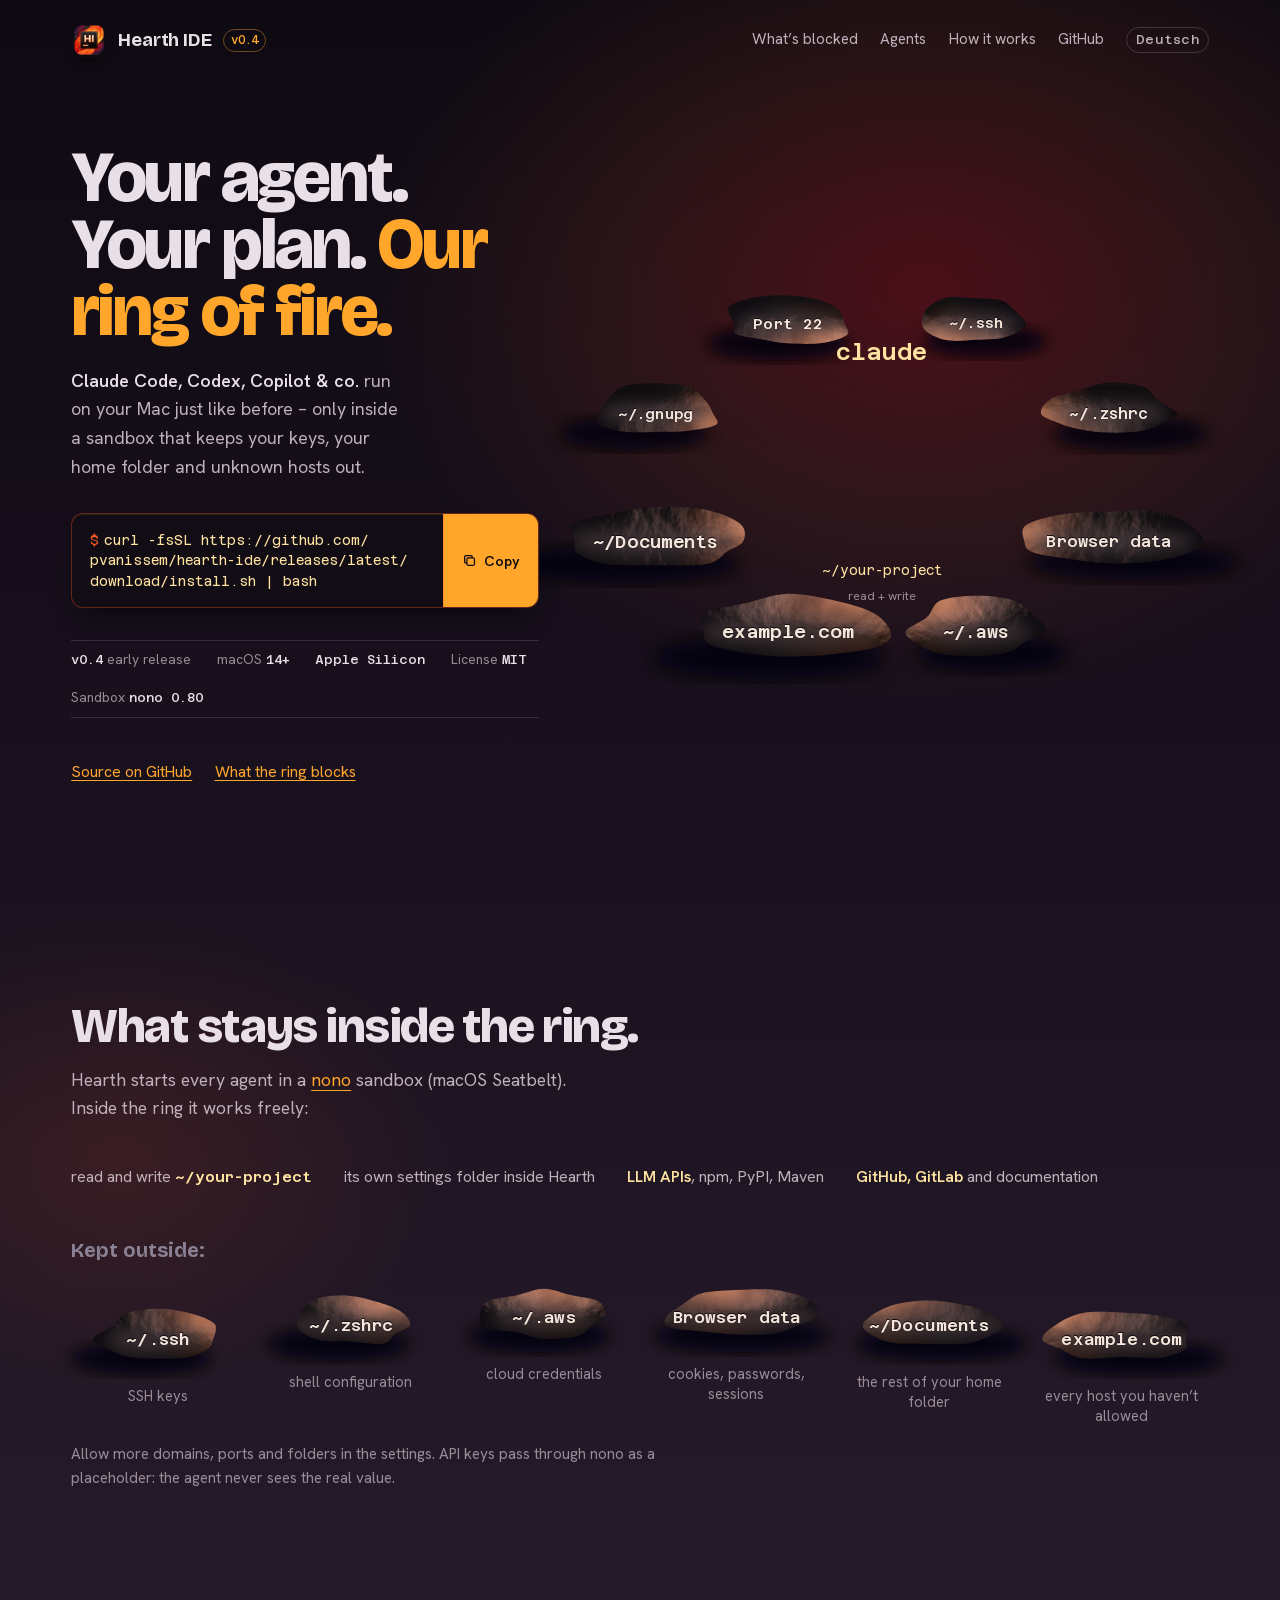
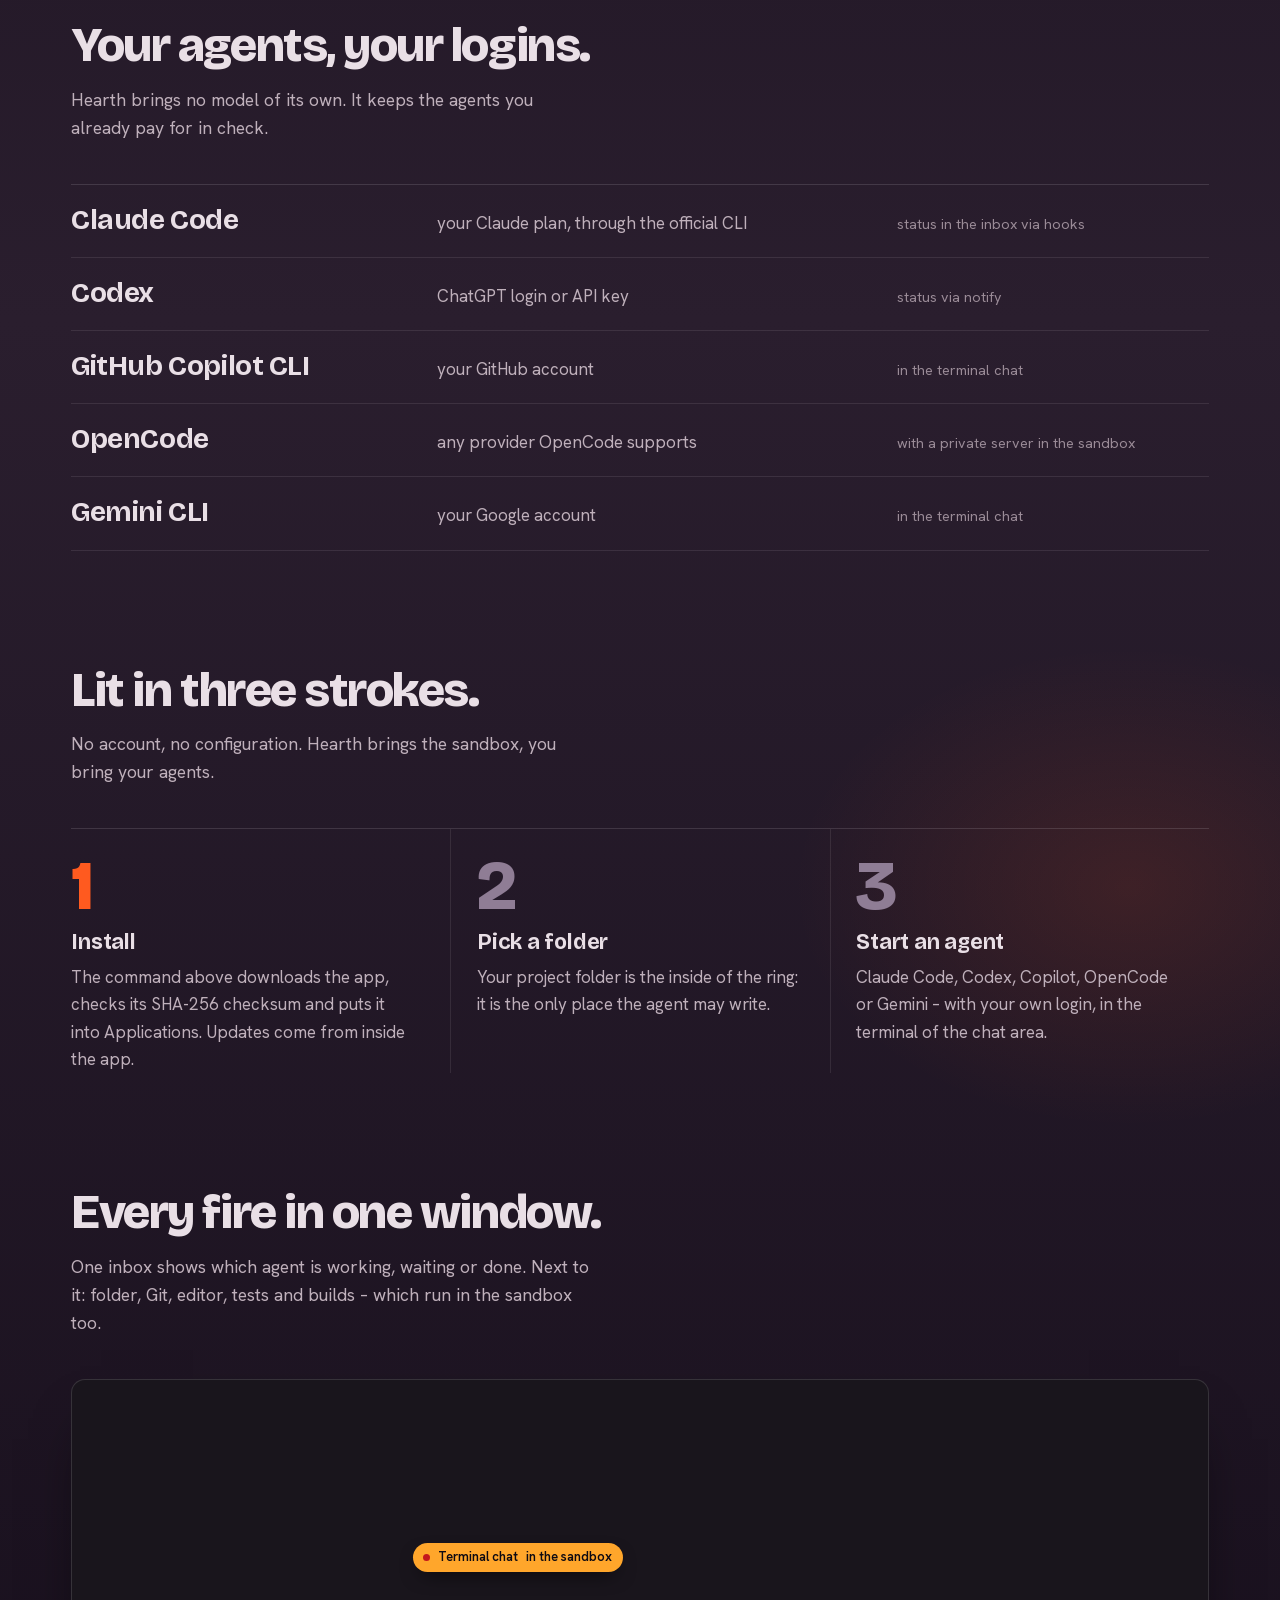
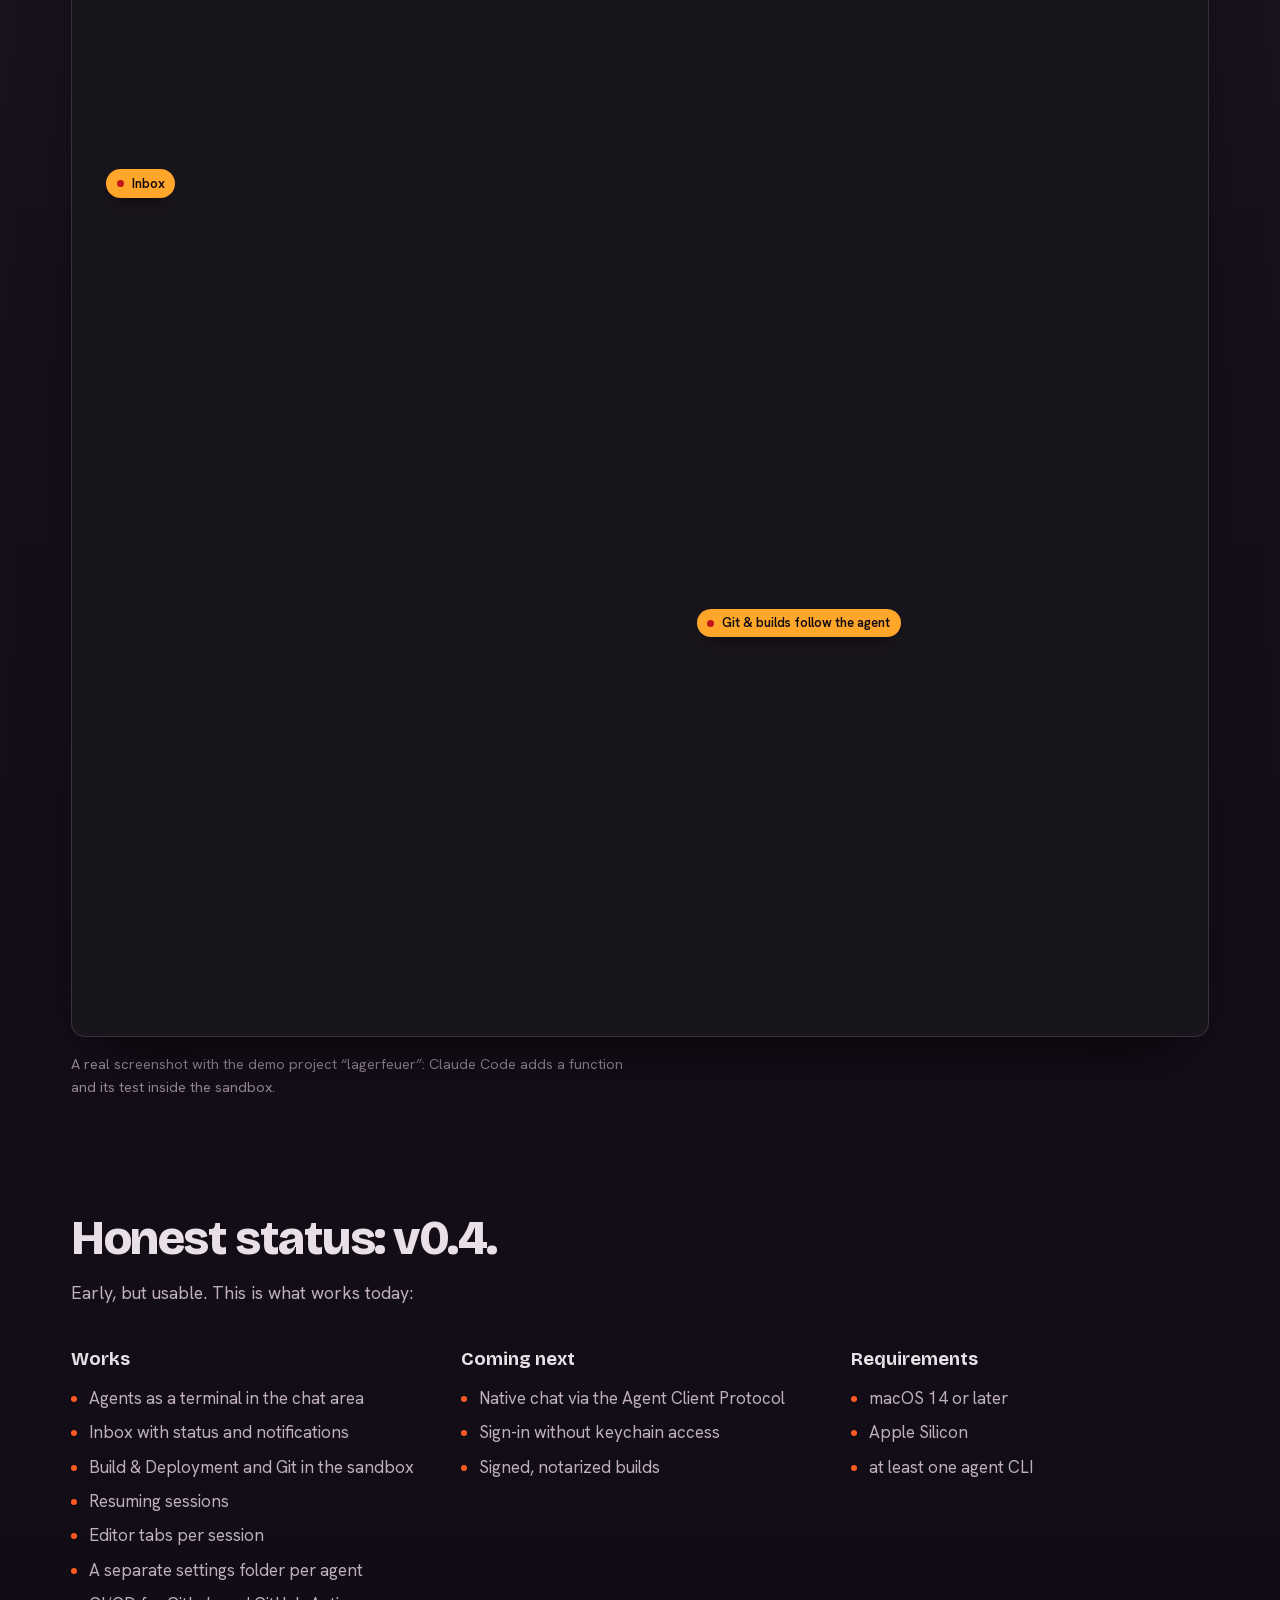
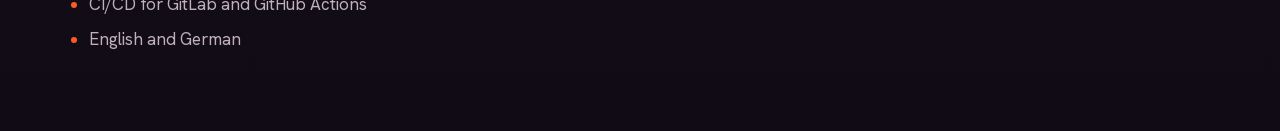
==== commit 32280dd0: "Landing page: v0.4 Co-Authored-By: Claude Opus 5.5 <noreply@anthropic.com>" ====
--- a/site/index.html
+++ b/site/index.html
@@ -26,7 +26,7 @@
   <header class="top">
     <a class="mark" href="./" aria-label="Hearth IDE – home">
       <img src="assets/hearth-icon.webp" alt="" width="36" height="36">
-      Hearth IDE <span class="version">v0.3</span>
+      Hearth IDE <span class="version">v0.4</span>
     </a>
     <nav aria-label="Page sections">
       <a href="#ring">What’s blocked</a>
@@ -53,7 +53,7 @@
         </div>
 
         <ul class="facts" aria-label="Key facts">
-          <li><b>v0.3</b> early release</li>
+          <li><b>v0.4</b> early release</li>
           <li>macOS <b>14+</b></li>
           <li><b>Apple Silicon</b></li>
           <li>License <b>MIT</b></li>
@@ -139,7 +139,7 @@
     </section>
 
     <section aria-labelledby="status-h">
-      <h2 id="status-h">Honest status: v0.3.</h2>
+      <h2 id="status-h">Honest status: v0.4.</h2>
       <p class="section-lede">Early, but usable. This is what works today:</p>
       <div class="status">
         <div>
